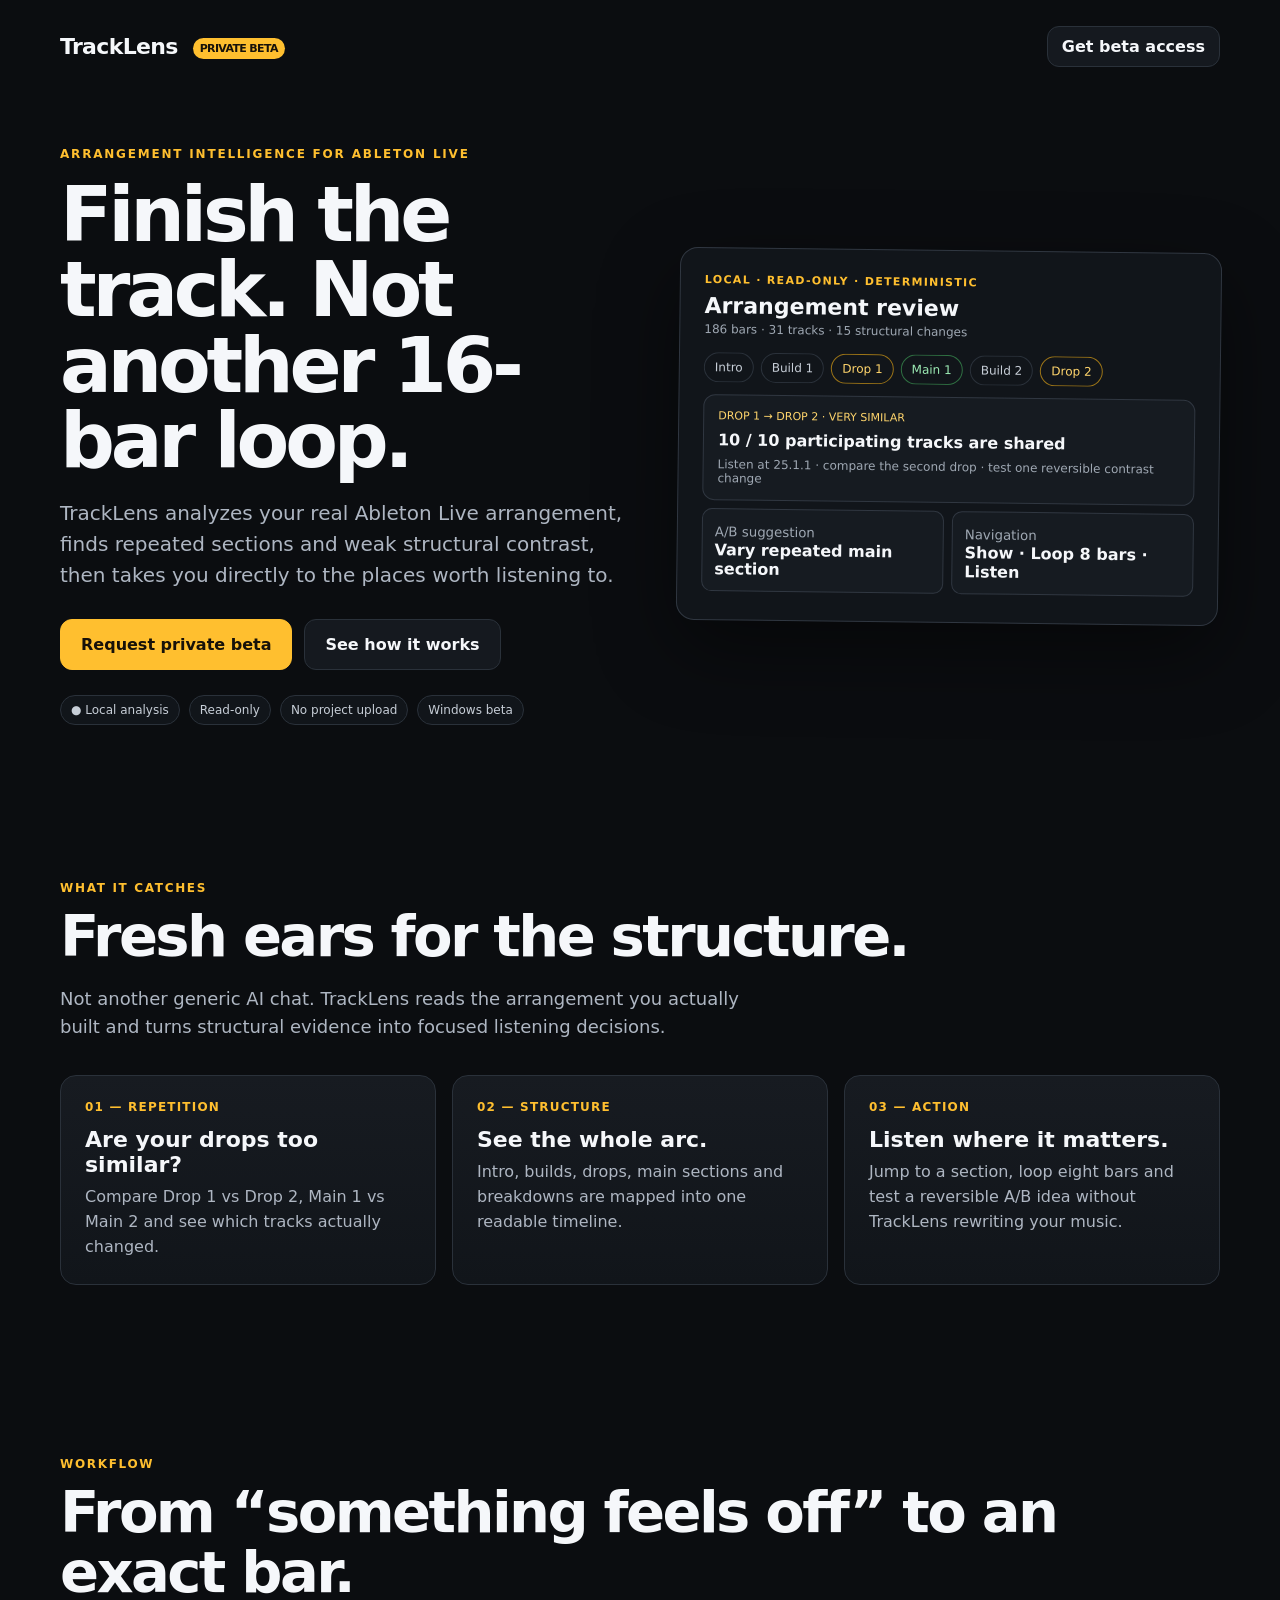
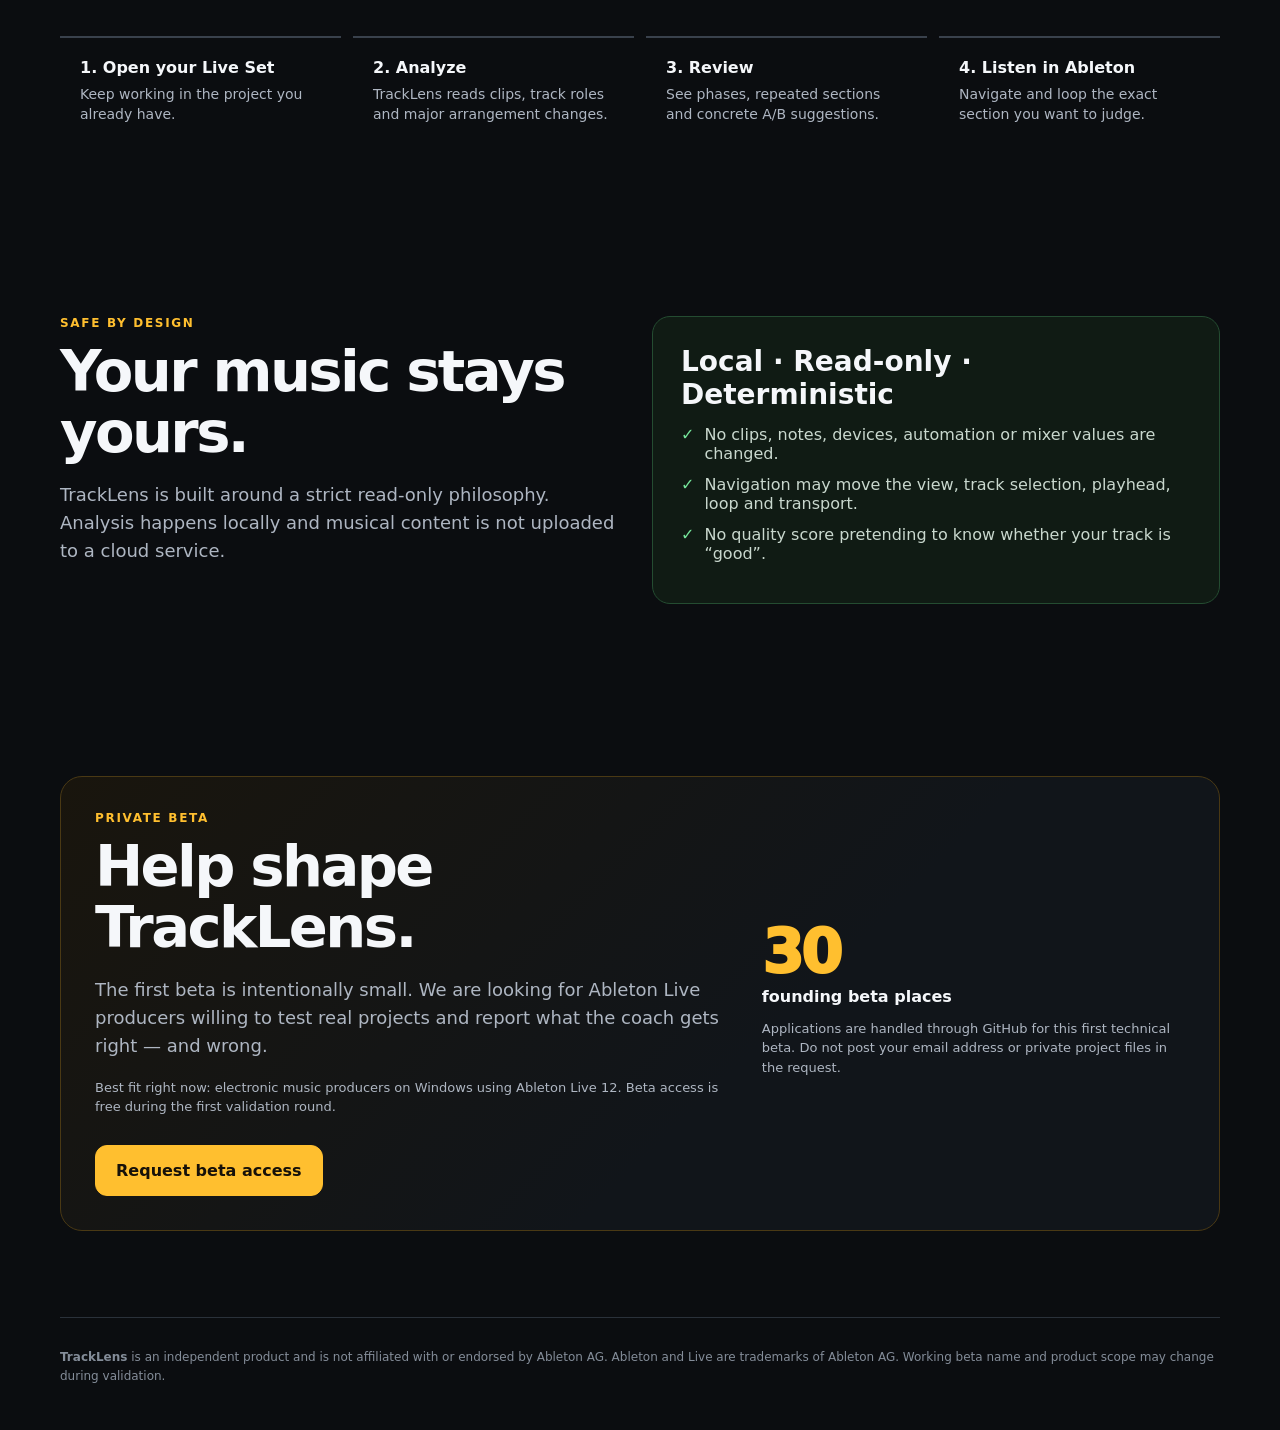
==== index.html @ d0822211 "Create TrackLens beta landing page" ====
<!doctype html>
<html lang="en">
<head>
<meta charset="utf-8"><meta name="viewport" content="width=device-width,initial-scale=1">
<title>TrackLens — Finish your Ableton arrangement</title>
<meta name="description" content="TrackLens analyzes your Ableton Live arrangement locally and read-only. Find repeated drops, weak section contrast and exact listening points without uploading or changing your music.">
<style>
:root{--bg:#0b0d10;--panel:#12161b;--panel2:#171c22;--text:#f5f7fa;--muted:#aeb6c2;--line:#2a313a;--accent:#ffbf2f;--green:#76e69b;--blue:#7bb7ff}*{box-sizing:border-box}html{scroll-behavior:smooth}body{margin:0;font-family:Inter,ui-sans-serif,system-ui,-apple-system,Segoe UI,Roboto,Arial;background:radial-gradient(900px 500px at 75% -10%,#2a2111 0%,transparent 60%),var(--bg);color:var(--text)}a{color:inherit;text-decoration:none}.wrap{width:min(1160px,92vw);margin:auto}nav{display:flex;align-items:center;justify-content:space-between;padding:26px 0}.brand{font-weight:900;letter-spacing:-.03em;font-size:22px}.beta{font-size:11px;color:#18120a;background:var(--accent);padding:4px 7px;border-radius:999px;margin-left:8px;vertical-align:2px}.navcta,.cta{display:inline-flex;align-items:center;justify-content:center;border-radius:12px;font-weight:800}.navcta{padding:10px 14px;border:1px solid var(--line);background:#15191f}.hero{display:grid;grid-template-columns:1.02fr .98fr;gap:54px;align-items:center;padding:54px 0 70px}.eyebrow{color:var(--accent);font-size:12px;font-weight:900;letter-spacing:.15em;text-transform:uppercase}h1{font-size:clamp(48px,6vw,82px);line-height:.98;letter-spacing:-.055em;margin:16px 0 20px;max-width:780px}.lead{font-size:20px;line-height:1.55;color:var(--muted);max-width:650px}.actions{display:flex;gap:12px;flex-wrap:wrap;margin-top:28px}.cta{padding:15px 20px;background:var(--accent);color:#171109;border:1px solid var(--accent)}.secondary{background:#15191f;color:var(--text);border-color:var(--line)}.trust{display:flex;gap:9px;flex-wrap:wrap;margin-top:25px}.pill{border:1px solid var(--line);background:#11151a;color:#c7ced7;border-radius:999px;padding:7px 10px;font-size:12px}.shot{background:#11151a;border:1px solid #303741;border-radius:18px;padding:10px;box-shadow:0 28px 80px rgba(0,0,0,.45);transform:rotate(.7deg)}section{padding:86px 0}.section-kicker{color:var(--accent);font-weight:900;font-size:12px;text-transform:uppercase;letter-spacing:.14em}h2{font-size:clamp(34px,4.5vw,58px);letter-spacing:-.045em;line-height:1.05;margin:12px 0 16px}.sub{color:var(--muted);font-size:18px;max-width:700px;line-height:1.55}.grid3{display:grid;grid-template-columns:repeat(3,1fr);gap:16px;margin-top:34px}.card{background:linear-gradient(180deg,#171b21,#11151a);border:1px solid var(--line);border-radius:16px;padding:24px}.num{font-size:12px;color:var(--accent);font-weight:900;letter-spacing:.1em}.card h3{font-size:22px;margin:13px 0 8px}.card p{color:var(--muted);line-height:1.55;margin:0}.flow{display:grid;grid-template-columns:repeat(4,1fr);gap:12px;margin-top:32px}.step{padding:20px;border-top:2px solid #39414c}.step strong{display:block;margin-bottom:7px}.step span{color:var(--muted);font-size:14px;line-height:1.45}.safe{display:grid;grid-template-columns:1fr 1fr;gap:24px;align-items:stretch}.safeBox{background:#101b14;border:1px solid #244c31;border-radius:18px;padding:28px}.safeBox h3{font-size:28px;margin:0 0 14px}.check{display:flex;gap:10px;margin:12px 0;color:#c9d8ce}.check b{color:var(--green)}.betaBox{background:linear-gradient(135deg,#19150d,#11151a 60%);border:1px solid #4a3914;border-radius:22px;padding:34px;display:grid;grid-template-columns:1.2fr .8fr;gap:32px;align-items:center}.slots{font-size:60px;font-weight:950;letter-spacing:-.05em;color:var(--accent)}.muted{color:var(--muted)}.small{font-size:13px;line-height:1.5}footer{border-top:1px solid var(--line);padding:30px 0 44px;color:#848d99;font-size:12px;line-height:1.6}@media(max-width:850px){.hero,.safe,.betaBox{grid-template-columns:1fr}.grid3{grid-template-columns:1fr}.flow{grid-template-columns:1fr 1fr}.shot{transform:none}}@media(max-width:520px){.flow{grid-template-columns:1fr}nav .navcta{display:none}h1{font-size:48px}}
</style>
</head><body>
<div class="wrap"><nav><div class="brand">TrackLens <span class="beta">PRIVATE BETA</span></div><a class="navcta" href="#beta">Get beta access</a></nav>
<div class="hero"><div><div class="eyebrow">Arrangement intelligence for Ableton Live</div><h1>Finish the track. Not another 16-bar loop.</h1><p class="lead">TrackLens analyzes your real Ableton Live arrangement, finds repeated sections and weak structural contrast, then takes you directly to the places worth listening to.</p><div class="actions"><a class="cta" href="#beta">Request private beta</a><a class="cta secondary" href="#how">See how it works</a></div><div class="trust"><span class="pill">● Local analysis</span><span class="pill">Read-only</span><span class="pill">No project upload</span><span class="pill">Windows beta</span></div></div><div class="shot"><div style="padding:15px 14px 18px"><div style="font-size:11px;color:#ffbf2f;font-weight:900;letter-spacing:.12em">LOCAL · READ-ONLY · DETERMINISTIC</div><div style="font-size:22px;font-weight:900;margin:7px 0 4px">Arrangement review</div><div style="color:#9fa8b3;font-size:12px;margin-bottom:16px">186 bars · 31 tracks · 15 structural changes</div><div style="display:flex;gap:7px;overflow:hidden;margin-bottom:12px"><span class="pill">Intro</span><span class="pill">Build 1</span><span class="pill" style="border-color:#9b7417;color:#ffd56c">Drop 1</span><span class="pill" style="border-color:#2f7042;color:#9cebb4">Main 1</span><span class="pill">Build 2</span><span class="pill" style="border-color:#9b7417;color:#ffd56c">Drop 2</span></div><div style="background:#161b21;border:1px solid #303741;border-radius:12px;padding:14px"><div style="font-size:11px;color:#ffd56c;margin-bottom:8px">DROP 1 → DROP 2 · VERY SIMILAR</div><strong>10 / 10 participating tracks are shared</strong><div style="color:#9fa8b3;font-size:12px;margin-top:8px">Listen at 25.1.1 · compare the second drop · test one reversible contrast change</div></div><div style="display:grid;grid-template-columns:1fr 1fr;gap:8px;margin-top:8px"><div style="background:#161b21;border:1px solid #303741;border-radius:10px;padding:12px"><small style="color:#9fa8b3">A/B suggestion</small><br><strong>Vary repeated main section</strong></div><div style="background:#161b21;border:1px solid #303741;border-radius:10px;padding:12px"><small style="color:#9fa8b3">Navigation</small><br><strong>Show · Loop 8 bars · Listen</strong></div></div></div></div></div>
<section><div class="section-kicker">What it catches</div><h2>Fresh ears for the structure.</h2><p class="sub">Not another generic AI chat. TrackLens reads the arrangement you actually built and turns structural evidence into focused listening decisions.</p><div class="grid3"><div class="card"><div class="num">01 — REPETITION</div><h3>Are your drops too similar?</h3><p>Compare Drop 1 vs Drop 2, Main 1 vs Main 2 and see which tracks actually changed.</p></div><div class="card"><div class="num">02 — STRUCTURE</div><h3>See the whole arc.</h3><p>Intro, builds, drops, main sections and breakdowns are mapped into one readable timeline.</p></div><div class="card"><div class="num">03 — ACTION</div><h3>Listen where it matters.</h3><p>Jump to a section, loop eight bars and test a reversible A/B idea without TrackLens rewriting your music.</p></div></div></section>
<section id="how"><div class="section-kicker">Workflow</div><h2>From “something feels off” to an exact bar.</h2><div class="flow"><div class="step"><strong>1. Open your Live Set</strong><span>Keep working in the project you already have.</span></div><div class="step"><strong>2. Analyze</strong><span>TrackLens reads clips, track roles and major arrangement changes.</span></div><div class="step"><strong>3. Review</strong><span>See phases, repeated sections and concrete A/B suggestions.</span></div><div class="step"><strong>4. Listen in Ableton</strong><span>Navigate and loop the exact section you want to judge.</span></div></div></section>
<section><div class="safe"><div><div class="section-kicker">Safe by design</div><h2>Your music stays yours.</h2><p class="sub">TrackLens is built around a strict read-only philosophy. Analysis happens locally and musical content is not uploaded to a cloud service.</p></div><div class="safeBox"><h3>Local · Read-only · Deterministic</h3><div class="check"><b>✓</b><span>No clips, notes, devices, automation or mixer values are changed.</span></div><div class="check"><b>✓</b><span>Navigation may move the view, track selection, playhead, loop and transport.</span></div><div class="check"><b>✓</b><span>No quality score pretending to know whether your track is “good”.</span></div></div></div></section>
<section id="beta"><div class="betaBox"><div><div class="section-kicker">Private beta</div><h2>Help shape TrackLens.</h2><p class="sub">The first beta is intentionally small. We are looking for Ableton Live producers willing to test real projects and report what the coach gets right — and wrong.</p><p class="muted small">Best fit right now: electronic music producers on Windows using Ableton Live 12. Beta access is free during the first validation round.</p><div class="actions"><a class="cta" href="https://github.com/beatcode/blank-app/issues/new?template=beta-access.yml">Request beta access</a></div></div><div><div class="slots">30</div><strong>founding beta places</strong><p class="muted small">Applications are handled through GitHub for this first technical beta. Do not post your email address or private project files in the request.</p></div></div></section>
<footer><strong>TrackLens</strong> is an independent product and is not affiliated with or endorsed by Ableton AG. Ableton and Live are trademarks of Ableton AG. Working beta name and product scope may change during validation.</footer></div>
</body></html>
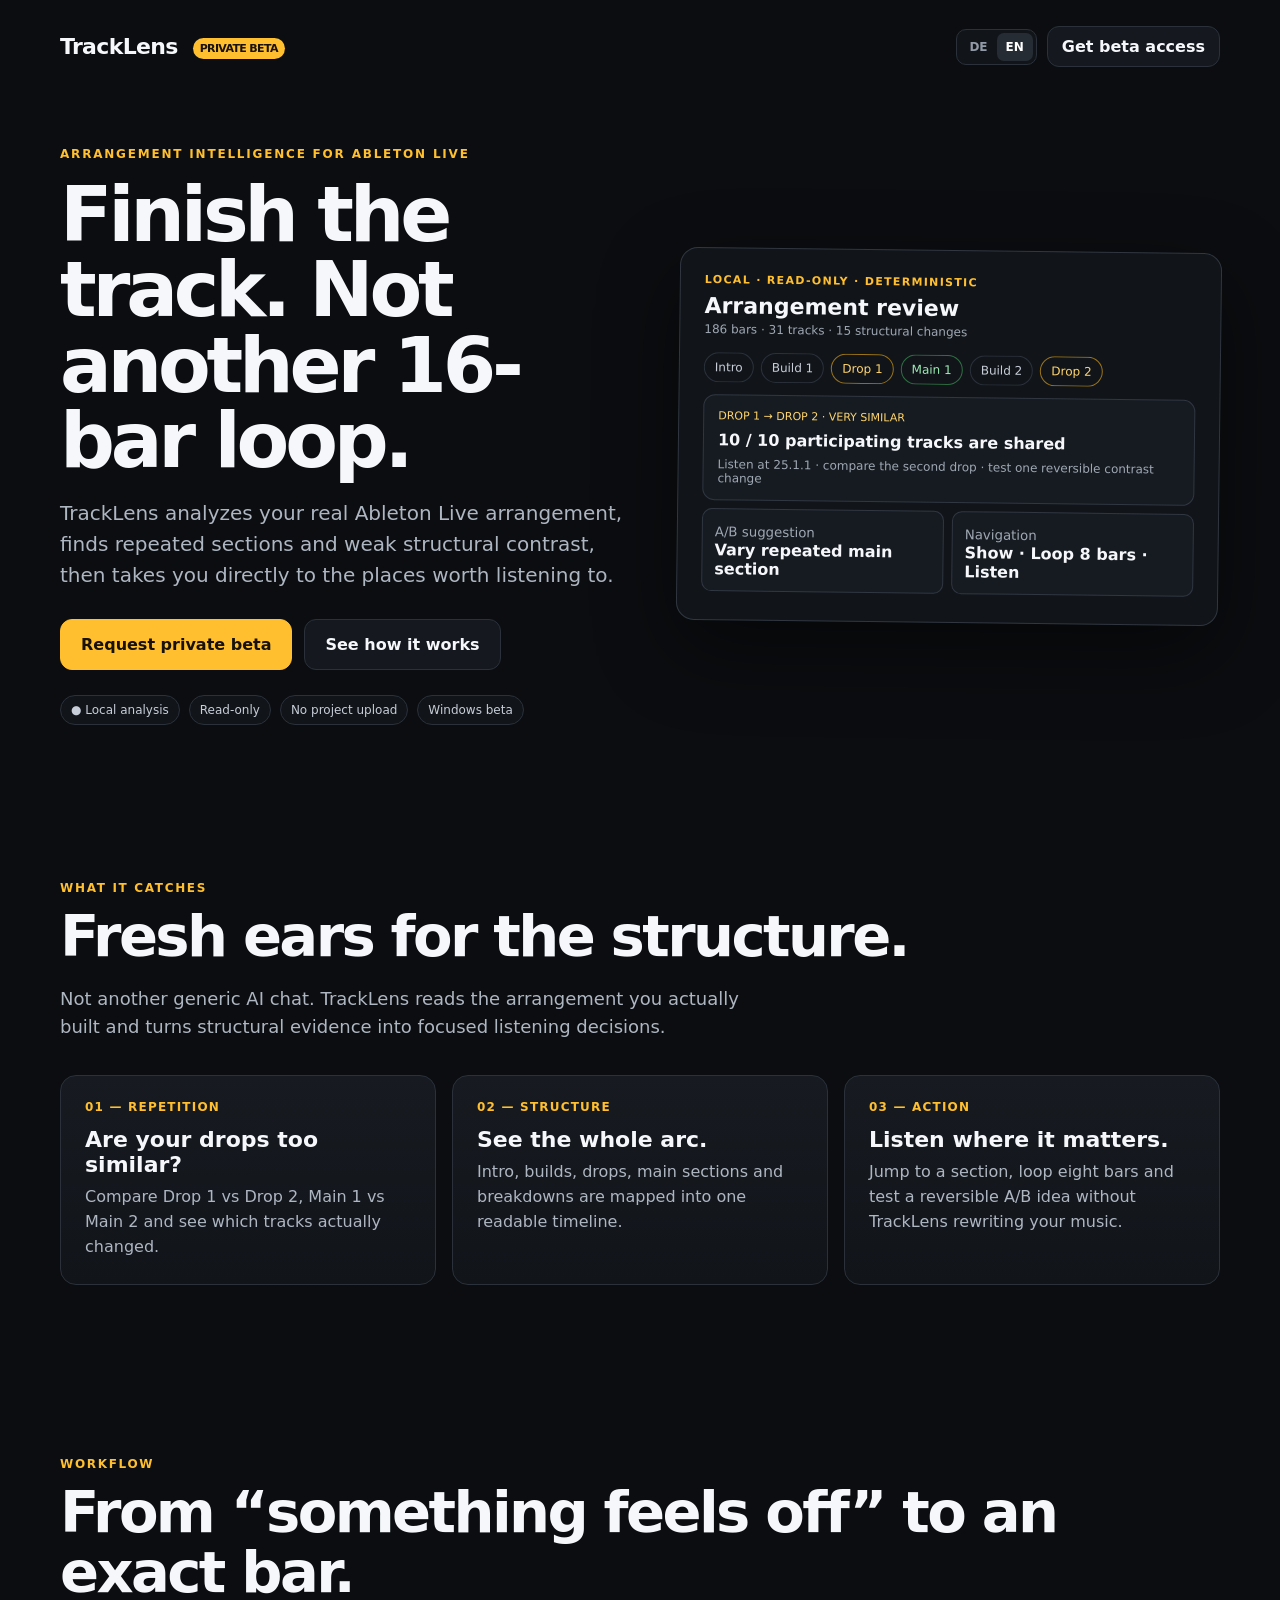
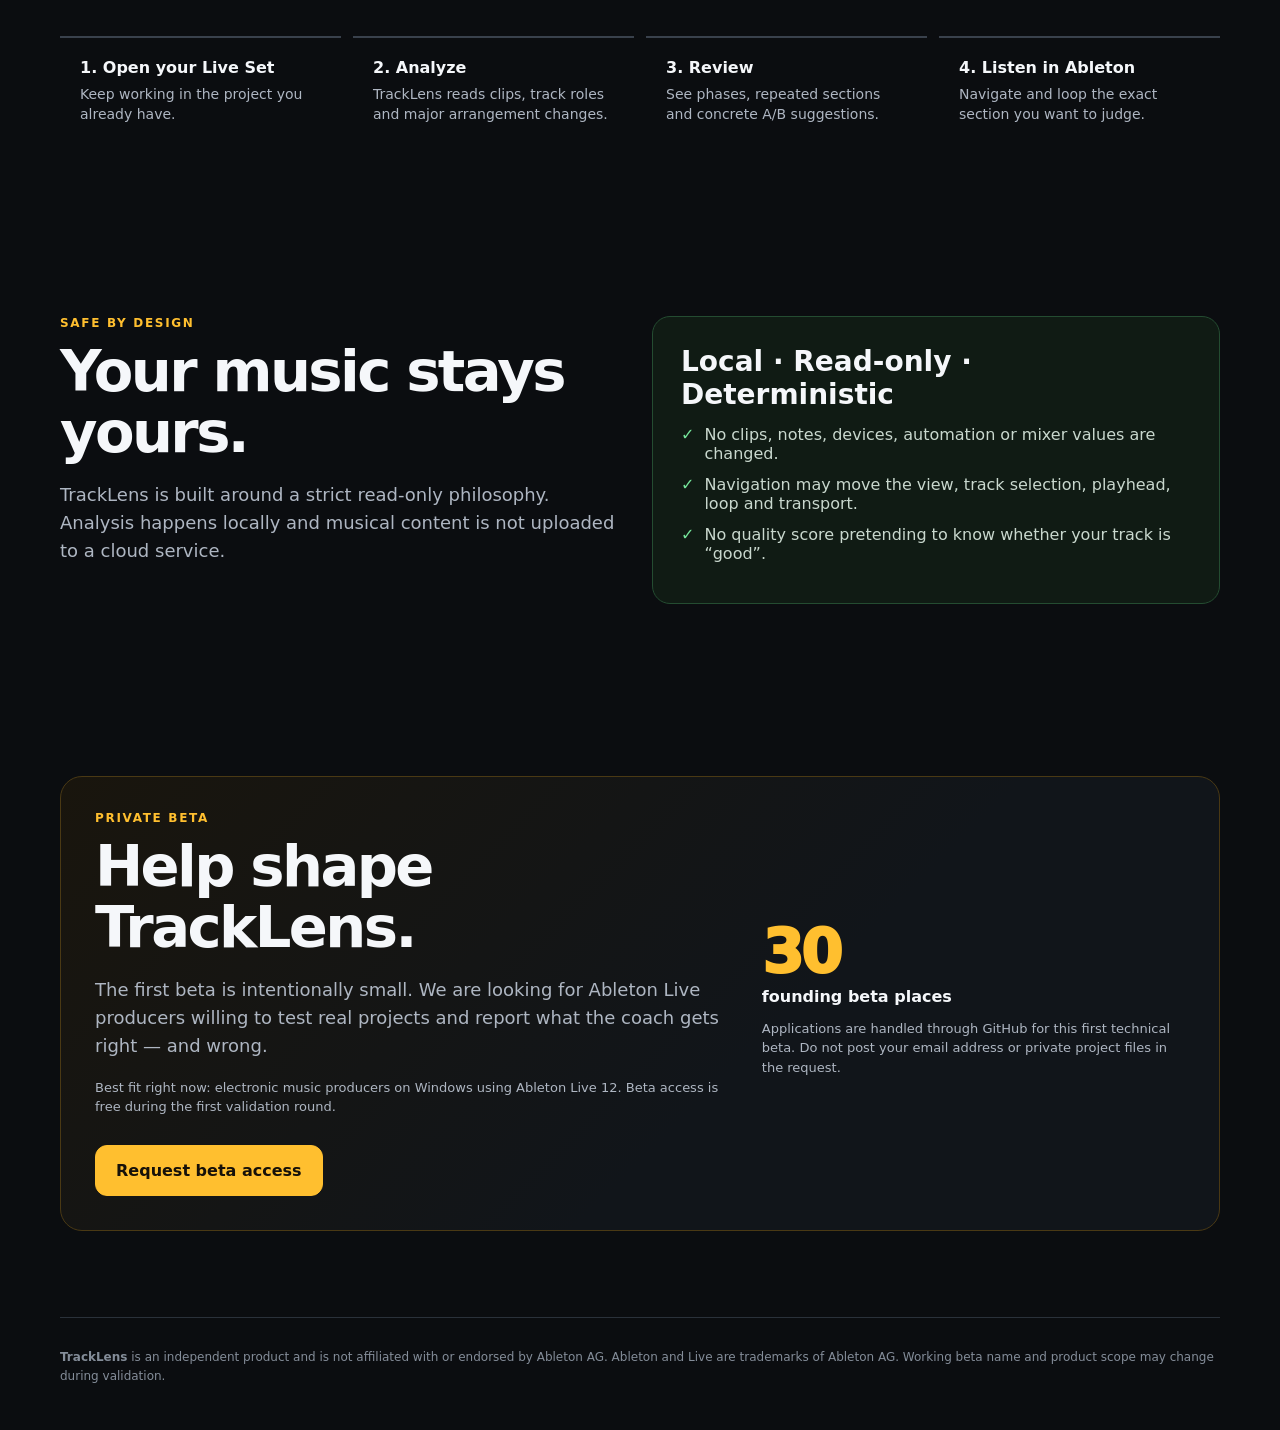
==== commit 624dc9c1: "Add German and English language support" ====
--- a/index.html
+++ b/index.html
@@ -5,14 +5,23 @@
 <title>TrackLens — Finish your Ableton arrangement</title>
 <meta name="description" content="TrackLens analyzes your Ableton Live arrangement locally and read-only. Find repeated drops, weak section contrast and exact listening points without uploading or changing your music.">
 <style>
-:root{--bg:#0b0d10;--panel:#12161b;--panel2:#171c22;--text:#f5f7fa;--muted:#aeb6c2;--line:#2a313a;--accent:#ffbf2f;--green:#76e69b;--blue:#7bb7ff}*{box-sizing:border-box}html{scroll-behavior:smooth}body{margin:0;font-family:Inter,ui-sans-serif,system-ui,-apple-system,Segoe UI,Roboto,Arial;background:radial-gradient(900px 500px at 75% -10%,#2a2111 0%,transparent 60%),var(--bg);color:var(--text)}a{color:inherit;text-decoration:none}.wrap{width:min(1160px,92vw);margin:auto}nav{display:flex;align-items:center;justify-content:space-between;padding:26px 0}.brand{font-weight:900;letter-spacing:-.03em;font-size:22px}.beta{font-size:11px;color:#18120a;background:var(--accent);padding:4px 7px;border-radius:999px;margin-left:8px;vertical-align:2px}.navcta,.cta{display:inline-flex;align-items:center;justify-content:center;border-radius:12px;font-weight:800}.navcta{padding:10px 14px;border:1px solid var(--line);background:#15191f}.hero{display:grid;grid-template-columns:1.02fr .98fr;gap:54px;align-items:center;padding:54px 0 70px}.eyebrow{color:var(--accent);font-size:12px;font-weight:900;letter-spacing:.15em;text-transform:uppercase}h1{font-size:clamp(48px,6vw,82px);line-height:.98;letter-spacing:-.055em;margin:16px 0 20px;max-width:780px}.lead{font-size:20px;line-height:1.55;color:var(--muted);max-width:650px}.actions{display:flex;gap:12px;flex-wrap:wrap;margin-top:28px}.cta{padding:15px 20px;background:var(--accent);color:#171109;border:1px solid var(--accent)}.secondary{background:#15191f;color:var(--text);border-color:var(--line)}.trust{display:flex;gap:9px;flex-wrap:wrap;margin-top:25px}.pill{border:1px solid var(--line);background:#11151a;color:#c7ced7;border-radius:999px;padding:7px 10px;font-size:12px}.shot{background:#11151a;border:1px solid #303741;border-radius:18px;padding:10px;box-shadow:0 28px 80px rgba(0,0,0,.45);transform:rotate(.7deg)}section{padding:86px 0}.section-kicker{color:var(--accent);font-weight:900;font-size:12px;text-transform:uppercase;letter-spacing:.14em}h2{font-size:clamp(34px,4.5vw,58px);letter-spacing:-.045em;line-height:1.05;margin:12px 0 16px}.sub{color:var(--muted);font-size:18px;max-width:700px;line-height:1.55}.grid3{display:grid;grid-template-columns:repeat(3,1fr);gap:16px;margin-top:34px}.card{background:linear-gradient(180deg,#171b21,#11151a);border:1px solid var(--line);border-radius:16px;padding:24px}.num{font-size:12px;color:var(--accent);font-weight:900;letter-spacing:.1em}.card h3{font-size:22px;margin:13px 0 8px}.card p{color:var(--muted);line-height:1.55;margin:0}.flow{display:grid;grid-template-columns:repeat(4,1fr);gap:12px;margin-top:32px}.step{padding:20px;border-top:2px solid #39414c}.step strong{display:block;margin-bottom:7px}.step span{color:var(--muted);font-size:14px;line-height:1.45}.safe{display:grid;grid-template-columns:1fr 1fr;gap:24px;align-items:stretch}.safeBox{background:#101b14;border:1px solid #244c31;border-radius:18px;padding:28px}.safeBox h3{font-size:28px;margin:0 0 14px}.check{display:flex;gap:10px;margin:12px 0;color:#c9d8ce}.check b{color:var(--green)}.betaBox{background:linear-gradient(135deg,#19150d,#11151a 60%);border:1px solid #4a3914;border-radius:22px;padding:34px;display:grid;grid-template-columns:1.2fr .8fr;gap:32px;align-items:center}.slots{font-size:60px;font-weight:950;letter-spacing:-.05em;color:var(--accent)}.muted{color:var(--muted)}.small{font-size:13px;line-height:1.5}footer{border-top:1px solid var(--line);padding:30px 0 44px;color:#848d99;font-size:12px;line-height:1.6}@media(max-width:850px){.hero,.safe,.betaBox{grid-template-columns:1fr}.grid3{grid-template-columns:1fr}.flow{grid-template-columns:1fr 1fr}.shot{transform:none}}@media(max-width:520px){.flow{grid-template-columns:1fr}nav .navcta{display:none}h1{font-size:48px}}
+:root{--bg:#0b0d10;--panel:#12161b;--panel2:#171c22;--text:#f5f7fa;--muted:#aeb6c2;--line:#2a313a;--accent:#ffbf2f;--green:#76e69b}*{box-sizing:border-box}html{scroll-behavior:smooth}body{margin:0;font-family:Inter,ui-sans-serif,system-ui,-apple-system,Segoe UI,Roboto,Arial;background:radial-gradient(900px 500px at 75% -10%,#2a2111 0%,transparent 60%),var(--bg);color:var(--text)}a{color:inherit;text-decoration:none}button{font:inherit}.wrap{width:min(1160px,92vw);margin:auto}nav{display:flex;align-items:center;justify-content:space-between;gap:16px;padding:26px 0}.brand{font-weight:900;letter-spacing:-.03em;font-size:22px}.beta{font-size:11px;color:#18120a;background:var(--accent);padding:4px 7px;border-radius:999px;margin-left:8px;vertical-align:2px}.navright{display:flex;align-items:center;gap:10px}.lang{display:flex;padding:3px;border:1px solid var(--line);border-radius:10px;background:#11151a}.lang button{border:0;background:transparent;color:#919aa6;font-weight:800;font-size:12px;padding:7px 9px;border-radius:7px;cursor:pointer}.lang button.active{background:#262c34;color:#fff}.navcta,.cta{display:inline-flex;align-items:center;justify-content:center;border-radius:12px;font-weight:800}.navcta{padding:10px 14px;border:1px solid var(--line);background:#15191f}.hero{display:grid;grid-template-columns:1.02fr .98fr;gap:54px;align-items:center;padding:54px 0 70px}.eyebrow{color:var(--accent);font-size:12px;font-weight:900;letter-spacing:.15em;text-transform:uppercase}h1{font-size:clamp(48px,6vw,82px);line-height:.98;letter-spacing:-.055em;margin:16px 0 20px;max-width:780px}.lead{font-size:20px;line-height:1.55;color:var(--muted);max-width:650px}.actions{display:flex;gap:12px;flex-wrap:wrap;margin-top:28px}.cta{padding:15px 20px;background:var(--accent);color:#171109;border:1px solid var(--accent)}.secondary{background:#15191f;color:var(--text);border-color:var(--line)}.trust{display:flex;gap:9px;flex-wrap:wrap;margin-top:25px}.pill{border:1px solid var(--line);background:#11151a;color:#c7ced7;border-radius:999px;padding:7px 10px;font-size:12px}.shot{background:#11151a;border:1px solid #303741;border-radius:18px;padding:10px;box-shadow:0 28px 80px rgba(0,0,0,.45);transform:rotate(.7deg)}section{padding:86px 0}.section-kicker{color:var(--accent);font-weight:900;font-size:12px;text-transform:uppercase;letter-spacing:.14em}h2{font-size:clamp(34px,4.5vw,58px);letter-spacing:-.045em;line-height:1.05;margin:12px 0 16px}.sub{color:var(--muted);font-size:18px;max-width:700px;line-height:1.55}.grid3{display:grid;grid-template-columns:repeat(3,1fr);gap:16px;margin-top:34px}.card{background:linear-gradient(180deg,#171b21,#11151a);border:1px solid var(--line);border-radius:16px;padding:24px}.num{font-size:12px;color:var(--accent);font-weight:900;letter-spacing:.1em}.card h3{font-size:22px;margin:13px 0 8px}.card p{color:var(--muted);line-height:1.55;margin:0}.flow{display:grid;grid-template-columns:repeat(4,1fr);gap:12px;margin-top:32px}.step{padding:20px;border-top:2px solid #39414c}.step strong{display:block;margin-bottom:7px}.step span{color:var(--muted);font-size:14px;line-height:1.45}.safe{display:grid;grid-template-columns:1fr 1fr;gap:24px;align-items:stretch}.safeBox{background:#101b14;border:1px solid #244c31;border-radius:18px;padding:28px}.safeBox h3{font-size:28px;margin:0 0 14px}.check{display:flex;gap:10px;margin:12px 0;color:#c9d8ce}.check b{color:var(--green)}.betaBox{background:linear-gradient(135deg,#19150d,#11151a 60%);border:1px solid #4a3914;border-radius:22px;padding:34px;display:grid;grid-template-columns:1.2fr .8fr;gap:32px;align-items:center}.slots{font-size:60px;font-weight:950;letter-spacing:-.05em;color:var(--accent)}.muted{color:var(--muted)}.small{font-size:13px;line-height:1.5}footer{border-top:1px solid var(--line);padding:30px 0 44px;color:#848d99;font-size:12px;line-height:1.6}@media(max-width:850px){.hero,.safe,.betaBox{grid-template-columns:1fr}.grid3{grid-template-columns:1fr}.flow{grid-template-columns:1fr 1fr}.shot{transform:none}}@media(max-width:560px){.flow{grid-template-columns:1fr}.navcta{display:none}h1{font-size:47px}.brand{font-size:19px}.beta{display:none}.hero{padding-top:35px}}
 </style>
 </head><body>
-<div class="wrap"><nav><div class="brand">TrackLens <span class="beta">PRIVATE BETA</span></div><a class="navcta" href="#beta">Get beta access</a></nav>
-<div class="hero"><div><div class="eyebrow">Arrangement intelligence for Ableton Live</div><h1>Finish the track. Not another 16-bar loop.</h1><p class="lead">TrackLens analyzes your real Ableton Live arrangement, finds repeated sections and weak structural contrast, then takes you directly to the places worth listening to.</p><div class="actions"><a class="cta" href="#beta">Request private beta</a><a class="cta secondary" href="#how">See how it works</a></div><div class="trust"><span class="pill">● Local analysis</span><span class="pill">Read-only</span><span class="pill">No project upload</span><span class="pill">Windows beta</span></div></div><div class="shot"><div style="padding:15px 14px 18px"><div style="font-size:11px;color:#ffbf2f;font-weight:900;letter-spacing:.12em">LOCAL · READ-ONLY · DETERMINISTIC</div><div style="font-size:22px;font-weight:900;margin:7px 0 4px">Arrangement review</div><div style="color:#9fa8b3;font-size:12px;margin-bottom:16px">186 bars · 31 tracks · 15 structural changes</div><div style="display:flex;gap:7px;overflow:hidden;margin-bottom:12px"><span class="pill">Intro</span><span class="pill">Build 1</span><span class="pill" style="border-color:#9b7417;color:#ffd56c">Drop 1</span><span class="pill" style="border-color:#2f7042;color:#9cebb4">Main 1</span><span class="pill">Build 2</span><span class="pill" style="border-color:#9b7417;color:#ffd56c">Drop 2</span></div><div style="background:#161b21;border:1px solid #303741;border-radius:12px;padding:14px"><div style="font-size:11px;color:#ffd56c;margin-bottom:8px">DROP 1 → DROP 2 · VERY SIMILAR</div><strong>10 / 10 participating tracks are shared</strong><div style="color:#9fa8b3;font-size:12px;margin-top:8px">Listen at 25.1.1 · compare the second drop · test one reversible contrast change</div></div><div style="display:grid;grid-template-columns:1fr 1fr;gap:8px;margin-top:8px"><div style="background:#161b21;border:1px solid #303741;border-radius:10px;padding:12px"><small style="color:#9fa8b3">A/B suggestion</small><br><strong>Vary repeated main section</strong></div><div style="background:#161b21;border:1px solid #303741;border-radius:10px;padding:12px"><small style="color:#9fa8b3">Navigation</small><br><strong>Show · Loop 8 bars · Listen</strong></div></div></div></div></div>
-<section><div class="section-kicker">What it catches</div><h2>Fresh ears for the structure.</h2><p class="sub">Not another generic AI chat. TrackLens reads the arrangement you actually built and turns structural evidence into focused listening decisions.</p><div class="grid3"><div class="card"><div class="num">01 — REPETITION</div><h3>Are your drops too similar?</h3><p>Compare Drop 1 vs Drop 2, Main 1 vs Main 2 and see which tracks actually changed.</p></div><div class="card"><div class="num">02 — STRUCTURE</div><h3>See the whole arc.</h3><p>Intro, builds, drops, main sections and breakdowns are mapped into one readable timeline.</p></div><div class="card"><div class="num">03 — ACTION</div><h3>Listen where it matters.</h3><p>Jump to a section, loop eight bars and test a reversible A/B idea without TrackLens rewriting your music.</p></div></div></section>
-<section id="how"><div class="section-kicker">Workflow</div><h2>From “something feels off” to an exact bar.</h2><div class="flow"><div class="step"><strong>1. Open your Live Set</strong><span>Keep working in the project you already have.</span></div><div class="step"><strong>2. Analyze</strong><span>TrackLens reads clips, track roles and major arrangement changes.</span></div><div class="step"><strong>3. Review</strong><span>See phases, repeated sections and concrete A/B suggestions.</span></div><div class="step"><strong>4. Listen in Ableton</strong><span>Navigate and loop the exact section you want to judge.</span></div></div></section>
-<section><div class="safe"><div><div class="section-kicker">Safe by design</div><h2>Your music stays yours.</h2><p class="sub">TrackLens is built around a strict read-only philosophy. Analysis happens locally and musical content is not uploaded to a cloud service.</p></div><div class="safeBox"><h3>Local · Read-only · Deterministic</h3><div class="check"><b>✓</b><span>No clips, notes, devices, automation or mixer values are changed.</span></div><div class="check"><b>✓</b><span>Navigation may move the view, track selection, playhead, loop and transport.</span></div><div class="check"><b>✓</b><span>No quality score pretending to know whether your track is “good”.</span></div></div></div></section>
-<section id="beta"><div class="betaBox"><div><div class="section-kicker">Private beta</div><h2>Help shape TrackLens.</h2><p class="sub">The first beta is intentionally small. We are looking for Ableton Live producers willing to test real projects and report what the coach gets right — and wrong.</p><p class="muted small">Best fit right now: electronic music producers on Windows using Ableton Live 12. Beta access is free during the first validation round.</p><div class="actions"><a class="cta" href="https://github.com/beatcode/blank-app/issues/new?template=beta-access.yml">Request beta access</a></div></div><div><div class="slots">30</div><strong>founding beta places</strong><p class="muted small">Applications are handled through GitHub for this first technical beta. Do not post your email address or private project files in the request.</p></div></div></section>
-<footer><strong>TrackLens</strong> is an independent product and is not affiliated with or endorsed by Ableton AG. Ableton and Live are trademarks of Ableton AG. Working beta name and product scope may change during validation.</footer></div>
+<div class="wrap">
+<nav><div class="brand">TrackLens <span class="beta" data-i18n="privateBeta">PRIVATE BETA</span></div><div class="navright"><div class="lang" aria-label="Language"><button id="lang-de" type="button" onclick="setLang('de')">DE</button><button id="lang-en" type="button" onclick="setLang('en')">EN</button></div><a class="navcta" href="#beta" data-i18n="navCta">Get beta access</a></div></nav>
+<div class="hero"><div><div class="eyebrow" data-i18n="eyebrow">Arrangement intelligence for Ableton Live</div><h1 data-i18n="heroTitle">Finish the track. Not another 16-bar loop.</h1><p class="lead" data-i18n="heroLead">TrackLens analyzes your real Ableton Live arrangement, finds repeated sections and weak structural contrast, then takes you directly to the places worth listening to.</p><div class="actions"><a class="cta" href="#beta" data-i18n="heroCta">Request private beta</a><a class="cta secondary" href="#how" data-i18n="howCta">See how it works</a></div><div class="trust"><span class="pill" data-i18n="trustLocal">● Local analysis</span><span class="pill" data-i18n="trustRead">Read-only</span><span class="pill" data-i18n="trustUpload">No project upload</span><span class="pill" data-i18n="trustWin">Windows beta</span></div></div>
+<div class="shot"><div style="padding:15px 14px 18px"><div style="font-size:11px;color:#ffbf2f;font-weight:900;letter-spacing:.12em" data-i18n="mockMode">LOCAL · READ-ONLY · DETERMINISTIC</div><div style="font-size:22px;font-weight:900;margin:7px 0 4px" data-i18n="mockReview">Arrangement review</div><div style="color:#9fa8b3;font-size:12px;margin-bottom:16px" data-i18n="mockStats">186 bars · 31 tracks · 15 structural changes</div><div style="display:flex;gap:7px;overflow:hidden;margin-bottom:12px"><span class="pill">Intro</span><span class="pill">Build 1</span><span class="pill" style="border-color:#9b7417;color:#ffd56c">Drop 1</span><span class="pill" style="border-color:#2f7042;color:#9cebb4">Main 1</span><span class="pill">Build 2</span><span class="pill" style="border-color:#9b7417;color:#ffd56c">Drop 2</span></div><div style="background:#161b21;border:1px solid #303741;border-radius:12px;padding:14px"><div style="font-size:11px;color:#ffd56c;margin-bottom:8px" data-i18n="mockSimilarity">DROP 1 → DROP 2 · VERY SIMILAR</div><strong data-i18n="mockShared">10 / 10 participating tracks are shared</strong><div style="color:#9fa8b3;font-size:12px;margin-top:8px" data-i18n="mockListen">Listen at 25.1.1 · compare the second drop · test one reversible contrast change</div></div><div style="display:grid;grid-template-columns:1fr 1fr;gap:8px;margin-top:8px"><div style="background:#161b21;border:1px solid #303741;border-radius:10px;padding:12px"><small style="color:#9fa8b3" data-i18n="mockSuggestion">A/B suggestion</small><br><strong data-i18n="mockVary">Vary repeated main section</strong></div><div style="background:#161b21;border:1px solid #303741;border-radius:10px;padding:12px"><small style="color:#9fa8b3" data-i18n="mockNav">Navigation</small><br><strong data-i18n="mockActions">Show · Loop 8 bars · Listen</strong></div></div></div></div></div>
+<section><div class="section-kicker" data-i18n="catchKicker">What it catches</div><h2 data-i18n="catchTitle">Fresh ears for the structure.</h2><p class="sub" data-i18n="catchSub">Not another generic AI chat. TrackLens reads the arrangement you actually built and turns structural evidence into focused listening decisions.</p><div class="grid3"><div class="card"><div class="num" data-i18n="repNum">01 — REPETITION</div><h3 data-i18n="repTitle">Are your drops too similar?</h3><p data-i18n="repText">Compare Drop 1 vs Drop 2, Main 1 vs Main 2 and see which tracks actually changed.</p></div><div class="card"><div class="num" data-i18n="structNum">02 — STRUCTURE</div><h3 data-i18n="structTitle">See the whole arc.</h3><p data-i18n="structText">Intro, builds, drops, main sections and breakdowns are mapped into one readable timeline.</p></div><div class="card"><div class="num" data-i18n="actionNum">03 — ACTION</div><h3 data-i18n="actionTitle">Listen where it matters.</h3><p data-i18n="actionText">Jump to a section, loop eight bars and test a reversible A/B idea without TrackLens rewriting your music.</p></div></div></section>
+<section id="how"><div class="section-kicker" data-i18n="workflowKicker">Workflow</div><h2 data-i18n="workflowTitle">From “something feels off” to an exact bar.</h2><div class="flow"><div class="step"><strong data-i18n="step1Title">1. Open your Live Set</strong><span data-i18n="step1Text">Keep working in the project you already have.</span></div><div class="step"><strong data-i18n="step2Title">2. Analyze</strong><span data-i18n="step2Text">TrackLens reads clips, track roles and major arrangement changes.</span></div><div class="step"><strong data-i18n="step3Title">3. Review</strong><span data-i18n="step3Text">See phases, repeated sections and concrete A/B suggestions.</span></div><div class="step"><strong data-i18n="step4Title">4. Listen in Ableton</strong><span data-i18n="step4Text">Navigate and loop the exact section you want to judge.</span></div></div></section>
+<section><div class="safe"><div><div class="section-kicker" data-i18n="safeKicker">Safe by design</div><h2 data-i18n="safeTitle">Your music stays yours.</h2><p class="sub" data-i18n="safeSub">TrackLens is built around a strict read-only philosophy. Analysis happens locally and musical content is not uploaded to a cloud service.</p></div><div class="safeBox"><h3 data-i18n="safeBoxTitle">Local · Read-only · Deterministic</h3><div class="check"><b>✓</b><span data-i18n="safe1">No clips, notes, devices, automation or mixer values are changed.</span></div><div class="check"><b>✓</b><span data-i18n="safe2">Navigation may move the view, track selection, playhead, loop and transport.</span></div><div class="check"><b>✓</b><span data-i18n="safe3">No quality score pretending to know whether your track is “good”.</span></div></div></div></section>
+<section id="beta"><div class="betaBox"><div><div class="section-kicker" data-i18n="betaKicker">Private beta</div><h2 data-i18n="betaTitle">Help shape TrackLens.</h2><p class="sub" data-i18n="betaSub">The first beta is intentionally small. We are looking for Ableton Live producers willing to test real projects and report what the coach gets right — and wrong.</p><p class="muted small" data-i18n="betaFit">Best fit right now: electronic music producers on Windows using Ableton Live 12. Beta access is free during the first validation round.</p><div class="actions"><a class="cta" href="https://github.com/beatcode/blank-app/issues/new?template=beta-access.yml" data-i18n="betaCta">Request beta access</a></div></div><div><div class="slots">30</div><strong data-i18n="places">founding beta places</strong><p class="muted small" data-i18n="betaNote">Applications are handled through GitHub for this first technical beta. Do not post your email address or private project files in the request.</p></div></div></section>
+<footer data-i18n="footer"><strong>TrackLens</strong> is an independent product and is not affiliated with or endorsed by Ableton AG. Ableton and Live are trademarks of Ableton AG. Working beta name and product scope may change during validation.</footer></div>
+<script>
+const copy={
+en:{title:'TrackLens — Finish your Ableton arrangement',description:'TrackLens analyzes your Ableton Live arrangement locally and read-only. Find repeated drops, weak section contrast and exact listening points without uploading or changing your music.',privateBeta:'PRIVATE BETA',navCta:'Get beta access',eyebrow:'Arrangement intelligence for Ableton Live',heroTitle:'Finish the track. Not another 16-bar loop.',heroLead:'TrackLens analyzes your real Ableton Live arrangement, finds repeated sections and weak structural contrast, then takes you directly to the places worth listening to.',heroCta:'Request private beta',howCta:'See how it works',trustLocal:'● Local analysis',trustRead:'Read-only',trustUpload:'No project upload',trustWin:'Windows beta',mockMode:'LOCAL · READ-ONLY · DETERMINISTIC',mockReview:'Arrangement review',mockStats:'186 bars · 31 tracks · 15 structural changes',mockSimilarity:'DROP 1 → DROP 2 · VERY SIMILAR',mockShared:'10 / 10 participating tracks are shared',mockListen:'Listen at 25.1.1 · compare the second drop · test one reversible contrast change',mockSuggestion:'A/B suggestion',mockVary:'Vary repeated main section',mockNav:'Navigation',mockActions:'Show · Loop 8 bars · Listen',catchKicker:'What it catches',catchTitle:'Fresh ears for the structure.',catchSub:'Not another generic AI chat. TrackLens reads the arrangement you actually built and turns structural evidence into focused listening decisions.',repNum:'01 — REPETITION',repTitle:'Are your drops too similar?',repText:'Compare Drop 1 vs Drop 2, Main 1 vs Main 2 and see which tracks actually changed.',structNum:'02 — STRUCTURE',structTitle:'See the whole arc.',structText:'Intro, builds, drops, main sections and breakdowns are mapped into one readable timeline.',actionNum:'03 — ACTION',actionTitle:'Listen where it matters.',actionText:'Jump to a section, loop eight bars and test a reversible A/B idea without TrackLens rewriting your music.',workflowKicker:'Workflow',workflowTitle:'From “something feels off” to an exact bar.',step1Title:'1. Open your Live Set',step1Text:'Keep working in the project you already have.',step2Title:'2. Analyze',step2Text:'TrackLens reads clips, track roles and major arrangement changes.',step3Title:'3. Review',step3Text:'See phases, repeated sections and concrete A/B suggestions.',step4Title:'4. Listen in Ableton',step4Text:'Navigate and loop the exact section you want to judge.',safeKicker:'Safe by design',safeTitle:'Your music stays yours.',safeSub:'TrackLens is built around a strict read-only philosophy. Analysis happens locally and musical content is not uploaded to a cloud service.',safeBoxTitle:'Local · Read-only · Deterministic',safe1:'No clips, notes, devices, automation or mixer values are changed.',safe2:'Navigation may move the view, track selection, playhead, loop and transport.',safe3:'No quality score pretending to know whether your track is “good”.',betaKicker:'Private beta',betaTitle:'Help shape TrackLens.',betaSub:'The first beta is intentionally small. We are looking for Ableton Live producers willing to test real projects and report what the coach gets right — and wrong.',betaFit:'Best fit right now: electronic music producers on Windows using Ableton Live 12. Beta access is free during the first validation round.',betaCta:'Request beta access',places:'founding beta places',betaNote:'Applications are handled through GitHub for this first technical beta. Do not post your email address or private project files in the request.',footer:'<strong>TrackLens</strong> is an independent product and is not affiliated with or endorsed by Ableton AG. Ableton and Live are trademarks of Ableton AG. Working beta name and product scope may change during validation.'},
+de:{title:'TrackLens — Bring dein Ableton-Arrangement fertig',description:'TrackLens analysiert dein Ableton-Live-Arrangement lokal und read-only. Finde ähnliche Drops, schwache Strukturkontraste und konkrete Hörstellen, ohne dein Projekt hochzuladen oder zu verändern.',privateBeta:'PRIVATE BETA',navCta:'Beta-Zugang',eyebrow:'Arrangement-Analyse für Ableton Live',heroTitle:'Bring den Track fertig. Nicht noch eine 16-Takt-Schleife.',heroLead:'TrackLens analysiert dein echtes Ableton-Live-Arrangement, erkennt wiederholte Abschnitte und schwache Strukturkontraste und bringt dich direkt zu den Stellen, die du wirklich anhören solltest.',heroCta:'Private Beta anfragen',howCta:'So funktioniert es',trustLocal:'● Lokale Analyse',trustRead:'Read-only',trustUpload:'Kein Projekt-Upload',trustWin:'Windows Beta',mockMode:'LOKAL · READ-ONLY · DETERMINISTISCH',mockReview:'Arrangement-Review',mockStats:'186 Takte · 31 Tracks · 15 Strukturwechsel',mockSimilarity:'DROP 1 → DROP 2 · SEHR ÄHNLICH',mockShared:'10 / 10 beteiligte Tracks sind identisch',mockListen:'Bei 25.1.1 anhören · zweiten Drop vergleichen · eine reversible Kontraständerung testen',mockSuggestion:'A/B-Vorschlag',mockVary:'Wiederholte Main-Phase variieren',mockNav:'Navigation',mockActions:'Anzeigen · 8 Takte loopen · Hören',catchKicker:'Was TrackLens erkennt',catchTitle:'Frische Ohren für deine Struktur.',catchSub:'Kein weiterer generischer KI-Chat. TrackLens liest das Arrangement, das du tatsächlich gebaut hast, und macht aus strukturellen Belegen konkrete Hörentscheidungen.',repNum:'01 — WIEDERHOLUNG',repTitle:'Sind deine Drops zu ähnlich?',repText:'Vergleiche Drop 1 mit Drop 2 oder Main 1 mit Main 2 und sieh, welche Tracks sich tatsächlich verändert haben.',structNum:'02 — STRUKTUR',structTitle:'Sieh den ganzen Spannungsbogen.',structText:'Intro, Builds, Drops, Main-Phasen und Breakdowns werden in einer verständlichen Timeline dargestellt.',actionNum:'03 — AKTION',actionTitle:'Hör dort hin, wo es zählt.',actionText:'Springe direkt zu einer Phase, loope acht Takte und teste eine reversible A/B-Idee, ohne dass TrackLens deine Musik umschreibt.',workflowKicker:'Workflow',workflowTitle:'Von „irgendetwas stimmt nicht“ zum exakten Takt.',step1Title:'1. Live Set öffnen',step1Text:'Arbeite in dem Projekt weiter, das du bereits hast.',step2Title:'2. Analysieren',step2Text:'TrackLens liest Clips, Trackrollen und wichtige Arrangement-Wechsel.',step3Title:'3. Review',step3Text:'Sieh Phasen, Wiederholungen und konkrete A/B-Vorschläge.',step4Title:'4. In Ableton anhören',step4Text:'Navigiere zur exakten Stelle und loope den Abschnitt, den du beurteilen willst.',safeKicker:'Sicheres Design',safeTitle:'Deine Musik bleibt deine.',safeSub:'TrackLens basiert auf einer strikten Read-only-Philosophie. Die Analyse läuft lokal und musikalische Inhalte werden nicht in einen Cloud-Dienst hochgeladen.',safeBoxTitle:'Lokal · Read-only · Deterministisch',safe1:'Keine Clips, Noten, Devices, Automation oder Mixerwerte werden verändert.',safe2:'Die Navigation darf Ansicht, Track-Auswahl, Playhead, Loop und Transport bewegen.',safe3:'Kein künstlicher Qualitätsscore, der vorgibt zu wissen, ob dein Track „gut“ ist.',betaKicker:'Private Beta',betaTitle:'Gestalte TrackLens mit.',betaSub:'Die erste Beta bleibt bewusst klein. Gesucht werden Ableton-Live-Produzenten, die echte Projekte testen und melden, was der Coach richtig — und falsch — erkennt.',betaFit:'Aktuell ideal: Produzenten elektronischer Musik auf Windows mit Ableton Live 12. Der Beta-Zugang ist während der ersten Validierungsrunde kostenlos.',betaCta:'Beta-Zugang anfragen',places:'Plätze für Founding-Beta-Tester',betaNote:'Für diese erste technische Beta werden Anfragen über GitHub verwaltet. Bitte keine E-Mail-Adresse und keine privaten Projektdateien in die Anfrage schreiben.',footer:'<strong>TrackLens</strong> ist ein unabhängiges Produkt und steht in keiner Verbindung zu Ableton AG und wird nicht von Ableton AG unterstützt. Ableton und Live sind Marken der Ableton AG. Produktname und Funktionsumfang können sich während der Beta noch ändern.'}}
+function setLang(lang){if(!copy[lang])lang='en';document.documentElement.lang=lang;document.querySelectorAll('[data-i18n]').forEach(el=>{const v=copy[lang][el.dataset.i18n];if(v!==undefined)el.innerHTML=v});document.title=copy[lang].title;document.querySelector('meta[name="description"]').setAttribute('content',copy[lang].description);document.getElementById('lang-de').classList.toggle('active',lang==='de');document.getElementById('lang-en').classList.toggle('active',lang==='en');localStorage.setItem('tracklens-lang',lang);const u=new URL(location.href);u.searchParams.set('lang',lang);history.replaceState(null,'',u)}
+const requested=new URLSearchParams(location.search).get('lang');const saved=localStorage.getItem('tracklens-lang');const browser=(navigator.language||'').toLowerCase().startsWith('de')?'de':'en';setLang(requested||saved||browser);
+</script>
 </body></html>
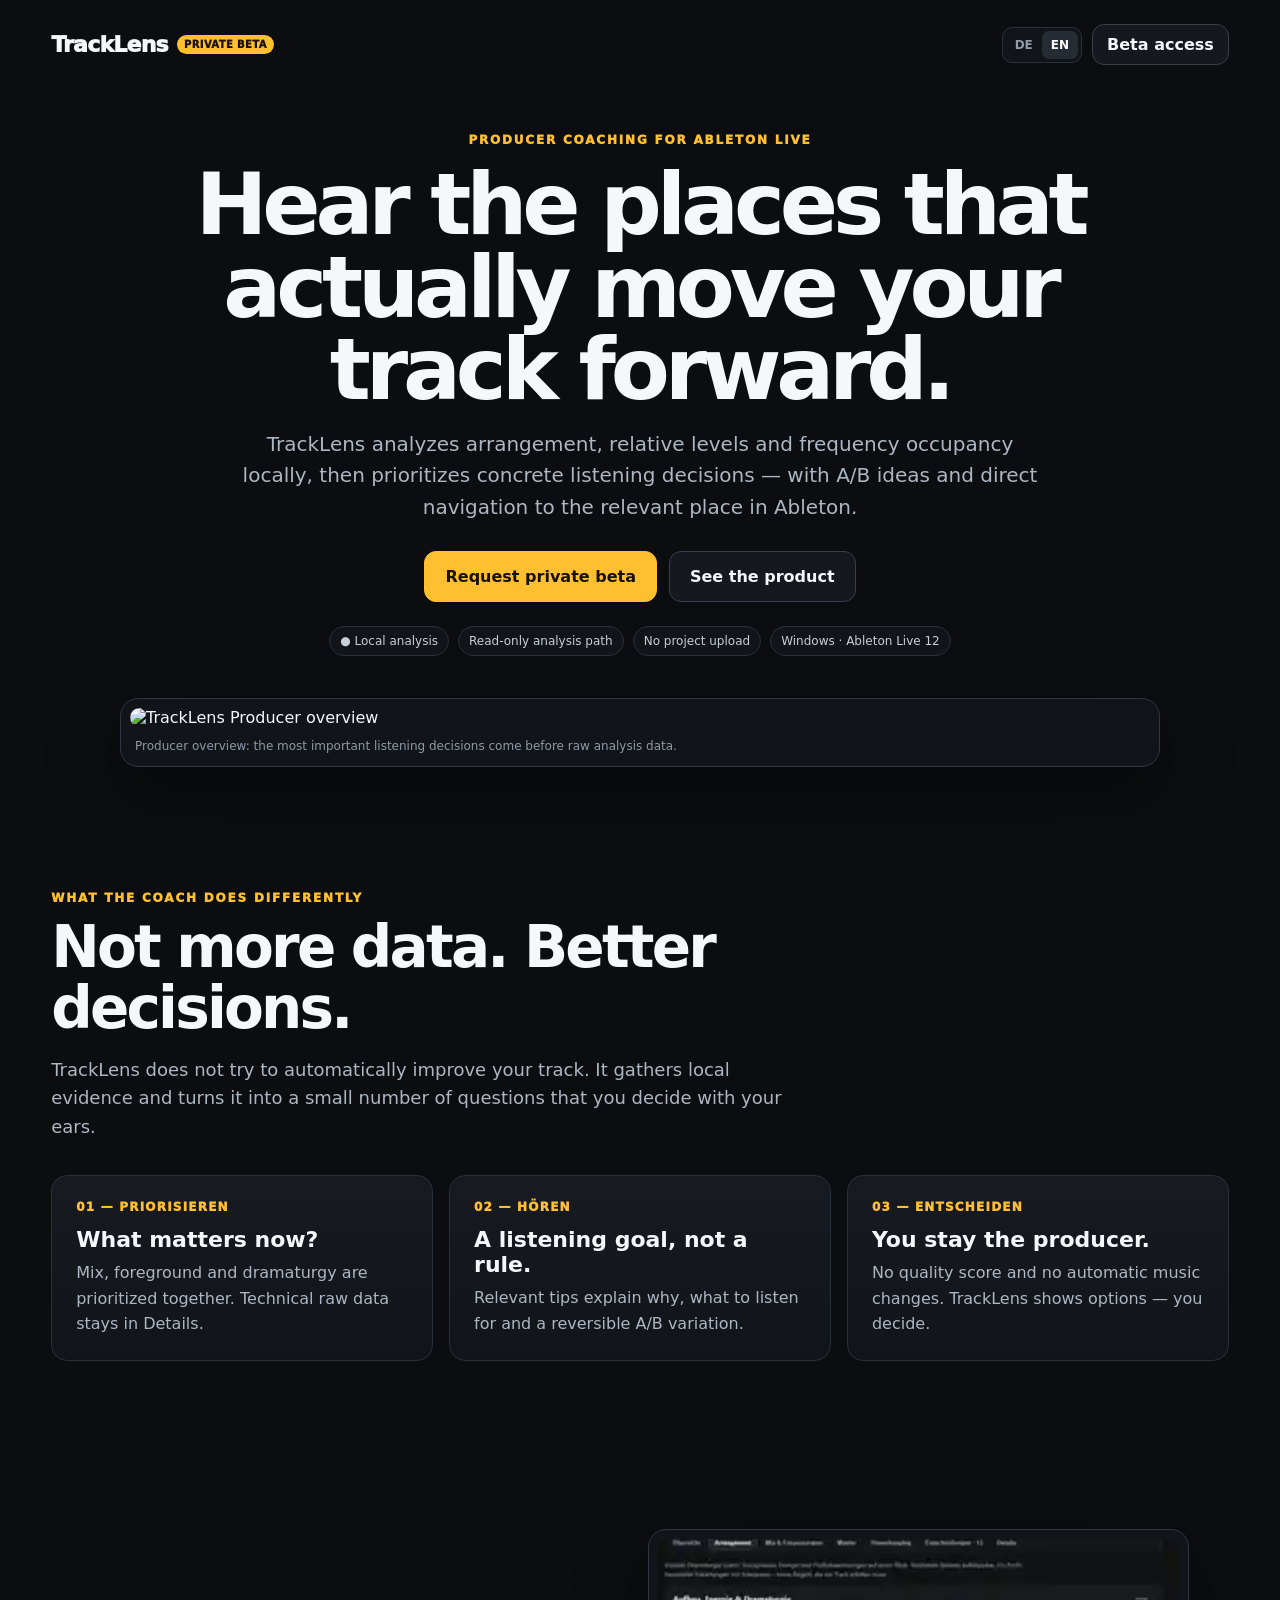
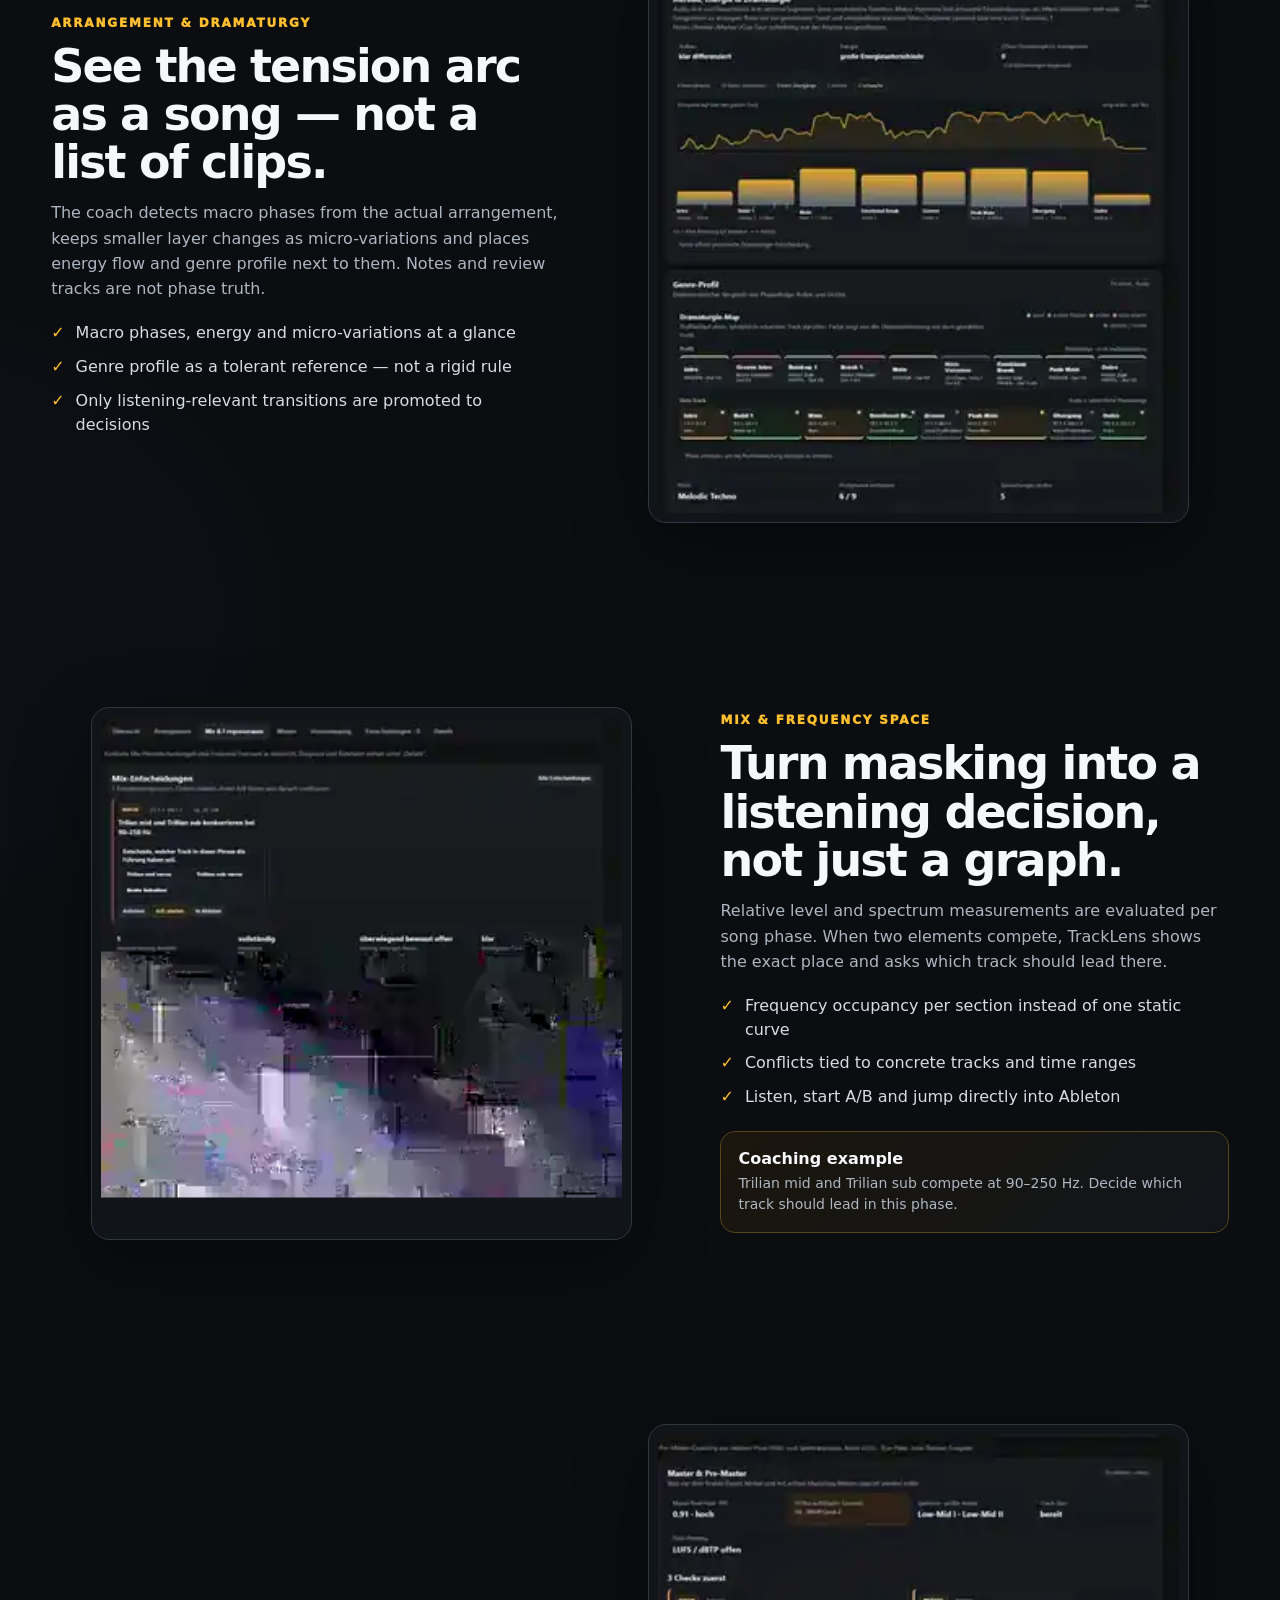
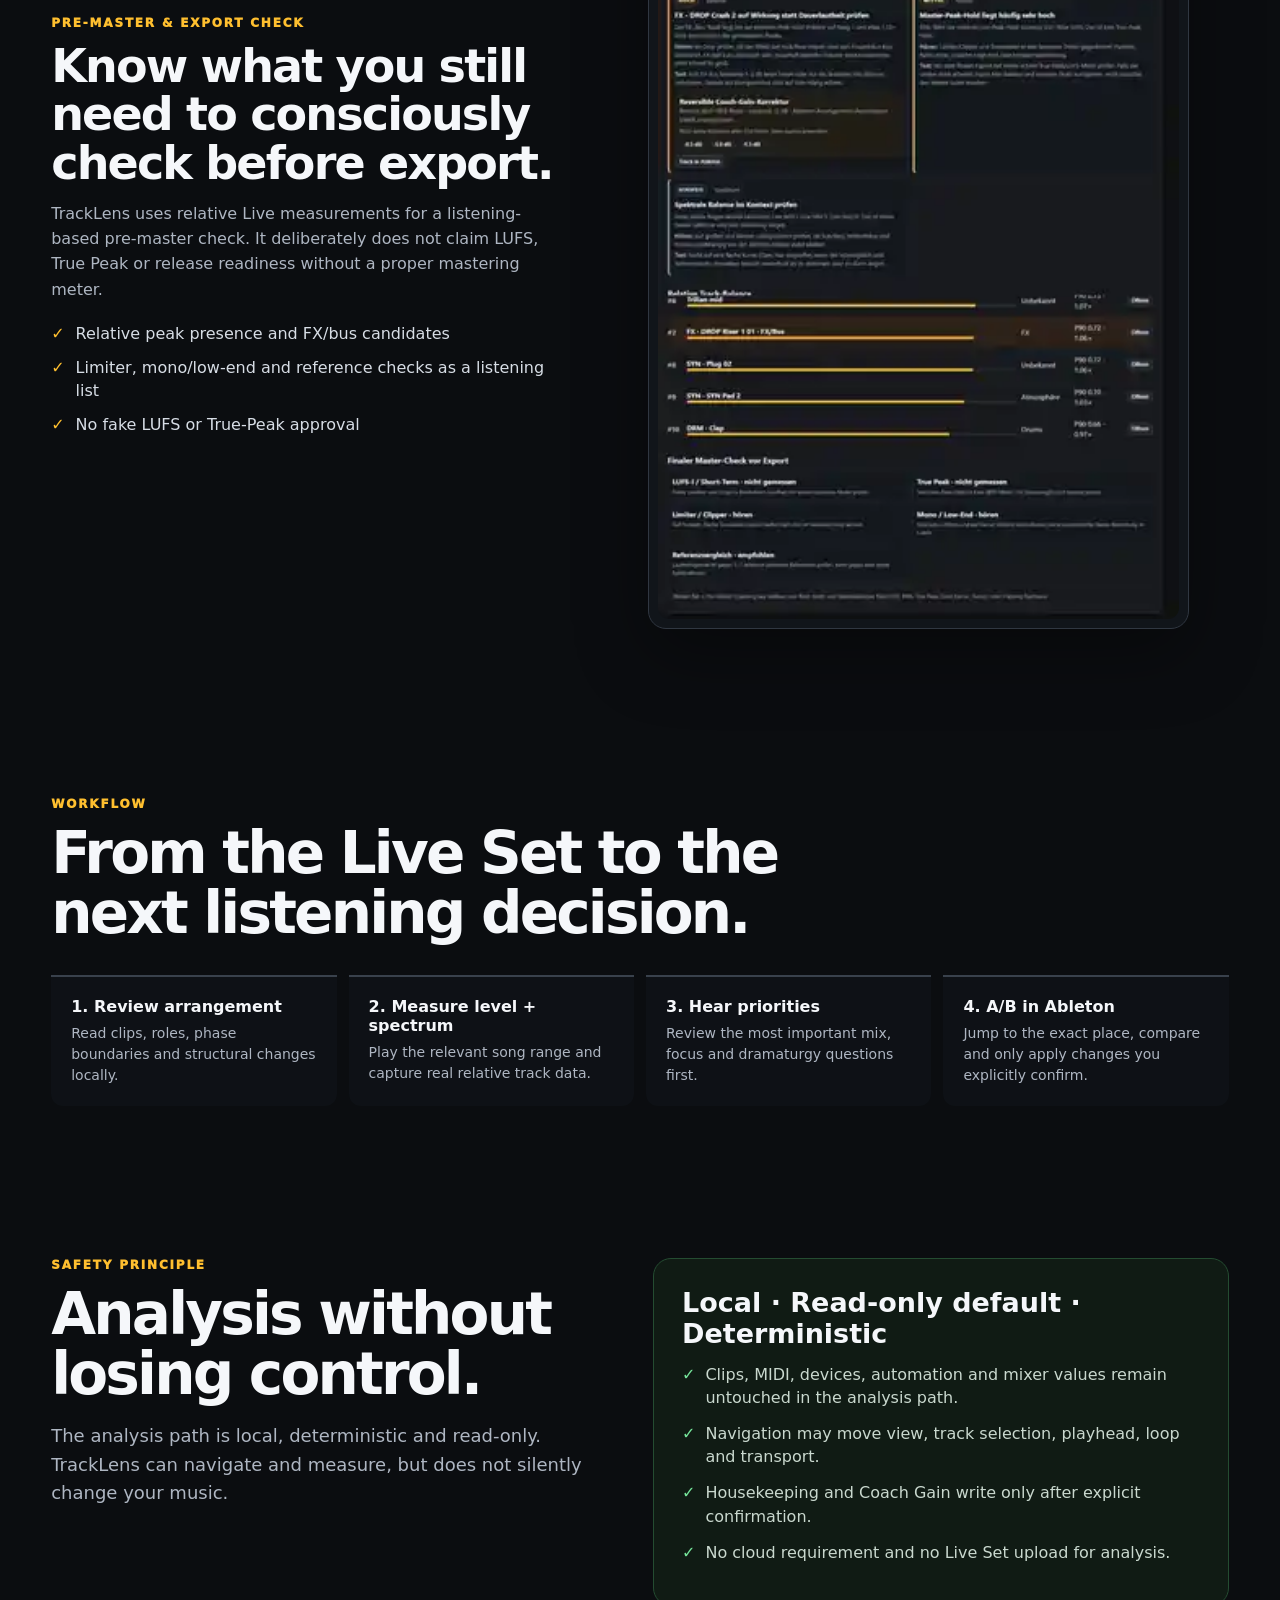
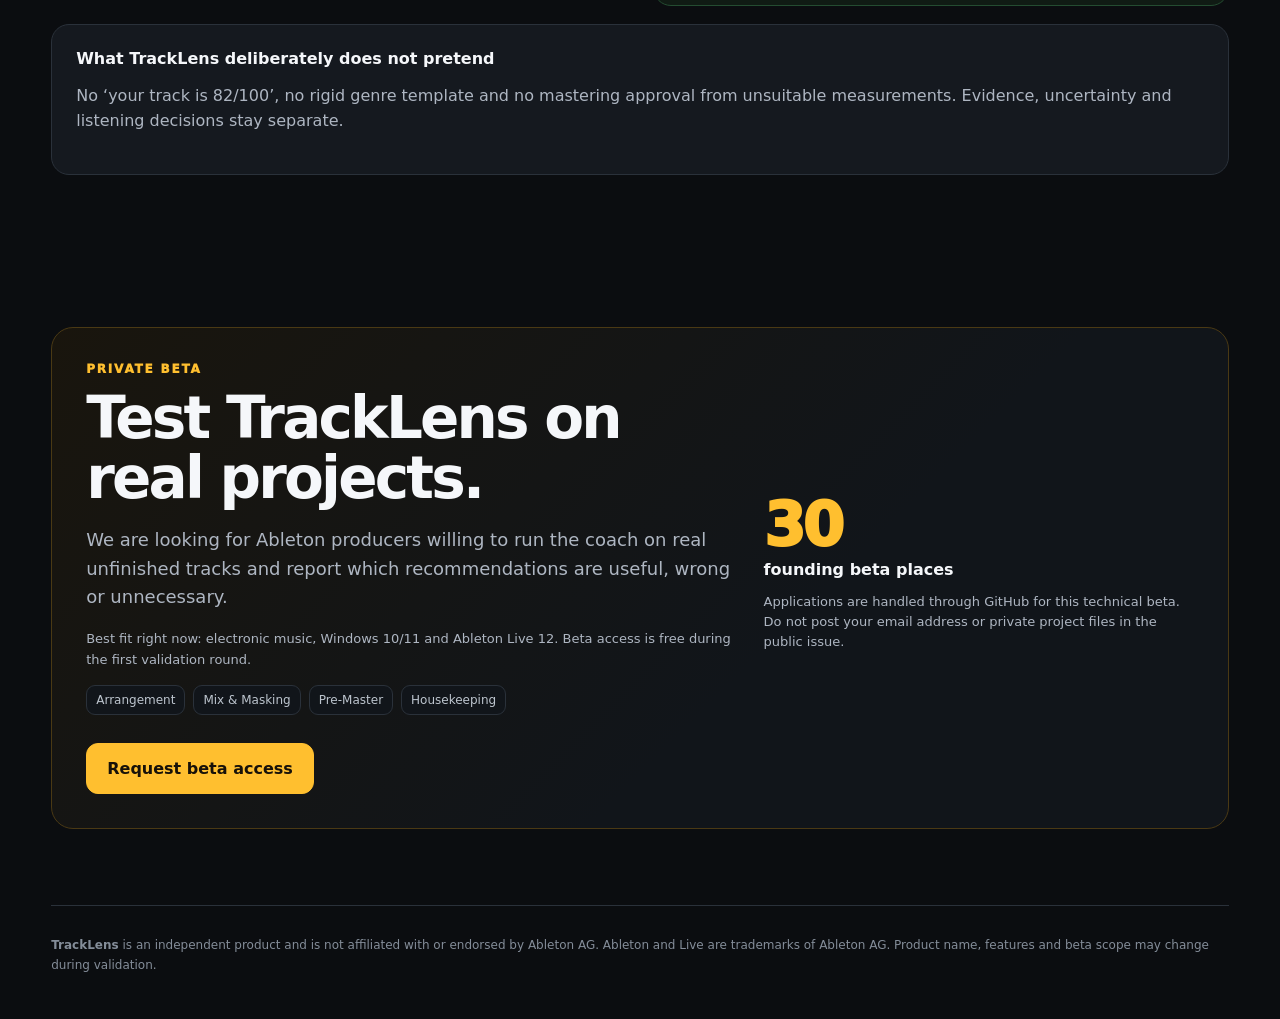
==== commit c1abb648: "Refresh homepage for current TrackLens beta" ====
--- a/index.html
+++ b/index.html
@@ -1,27 +1,22 @@
 <!doctype html>
-<html lang="en">
+<html lang="de">
 <head>
 <meta charset="utf-8"><meta name="viewport" content="width=device-width,initial-scale=1">
-<title>TrackLens — Finish your Ableton arrangement</title>
-<meta name="description" content="TrackLens analyzes your Ableton Live arrangement locally and read-only. Find repeated drops, weak section contrast and exact listening points without uploading or changing your music.">
+<title>TrackLens — Ableton Arrangement Coach</title>
+<meta name="description" content="TrackLens analysiert Ableton-Live-Arrangements lokal und priorisiert konkrete Hörentscheidungen zu Dramaturgie, Mix, Frequenzraum und Pre-Master.">
+<meta name="theme-color" content="#0b0d10">
 <style>
-:root{--bg:#0b0d10;--panel:#12161b;--panel2:#171c22;--text:#f5f7fa;--muted:#aeb6c2;--line:#2a313a;--accent:#ffbf2f;--green:#76e69b}*{box-sizing:border-box}html{scroll-behavior:smooth}body{margin:0;font-family:Inter,ui-sans-serif,system-ui,-apple-system,Segoe UI,Roboto,Arial;background:radial-gradient(900px 500px at 75% -10%,#2a2111 0%,transparent 60%),var(--bg);color:var(--text)}a{color:inherit;text-decoration:none}button{font:inherit}.wrap{width:min(1160px,92vw);margin:auto}nav{display:flex;align-items:center;justify-content:space-between;gap:16px;padding:26px 0}.brand{font-weight:900;letter-spacing:-.03em;font-size:22px}.beta{font-size:11px;color:#18120a;background:var(--accent);padding:4px 7px;border-radius:999px;margin-left:8px;vertical-align:2px}.navright{display:flex;align-items:center;gap:10px}.lang{display:flex;padding:3px;border:1px solid var(--line);border-radius:10px;background:#11151a}.lang button{border:0;background:transparent;color:#919aa6;font-weight:800;font-size:12px;padding:7px 9px;border-radius:7px;cursor:pointer}.lang button.active{background:#262c34;color:#fff}.navcta,.cta{display:inline-flex;align-items:center;justify-content:center;border-radius:12px;font-weight:800}.navcta{padding:10px 14px;border:1px solid var(--line);background:#15191f}.hero{display:grid;grid-template-columns:1.02fr .98fr;gap:54px;align-items:center;padding:54px 0 70px}.eyebrow{color:var(--accent);font-size:12px;font-weight:900;letter-spacing:.15em;text-transform:uppercase}h1{font-size:clamp(48px,6vw,82px);line-height:.98;letter-spacing:-.055em;margin:16px 0 20px;max-width:780px}.lead{font-size:20px;line-height:1.55;color:var(--muted);max-width:650px}.actions{display:flex;gap:12px;flex-wrap:wrap;margin-top:28px}.cta{padding:15px 20px;background:var(--accent);color:#171109;border:1px solid var(--accent)}.secondary{background:#15191f;color:var(--text);border-color:var(--line)}.trust{display:flex;gap:9px;flex-wrap:wrap;margin-top:25px}.pill{border:1px solid var(--line);background:#11151a;color:#c7ced7;border-radius:999px;padding:7px 10px;font-size:12px}.shot{background:#11151a;border:1px solid #303741;border-radius:18px;padding:10px;box-shadow:0 28px 80px rgba(0,0,0,.45);transform:rotate(.7deg)}section{padding:86px 0}.section-kicker{color:var(--accent);font-weight:900;font-size:12px;text-transform:uppercase;letter-spacing:.14em}h2{font-size:clamp(34px,4.5vw,58px);letter-spacing:-.045em;line-height:1.05;margin:12px 0 16px}.sub{color:var(--muted);font-size:18px;max-width:700px;line-height:1.55}.grid3{display:grid;grid-template-columns:repeat(3,1fr);gap:16px;margin-top:34px}.card{background:linear-gradient(180deg,#171b21,#11151a);border:1px solid var(--line);border-radius:16px;padding:24px}.num{font-size:12px;color:var(--accent);font-weight:900;letter-spacing:.1em}.card h3{font-size:22px;margin:13px 0 8px}.card p{color:var(--muted);line-height:1.55;margin:0}.flow{display:grid;grid-template-columns:repeat(4,1fr);gap:12px;margin-top:32px}.step{padding:20px;border-top:2px solid #39414c}.step strong{display:block;margin-bottom:7px}.step span{color:var(--muted);font-size:14px;line-height:1.45}.safe{display:grid;grid-template-columns:1fr 1fr;gap:24px;align-items:stretch}.safeBox{background:#101b14;border:1px solid #244c31;border-radius:18px;padding:28px}.safeBox h3{font-size:28px;margin:0 0 14px}.check{display:flex;gap:10px;margin:12px 0;color:#c9d8ce}.check b{color:var(--green)}.betaBox{background:linear-gradient(135deg,#19150d,#11151a 60%);border:1px solid #4a3914;border-radius:22px;padding:34px;display:grid;grid-template-columns:1.2fr .8fr;gap:32px;align-items:center}.slots{font-size:60px;font-weight:950;letter-spacing:-.05em;color:var(--accent)}.muted{color:var(--muted)}.small{font-size:13px;line-height:1.5}footer{border-top:1px solid var(--line);padding:30px 0 44px;color:#848d99;font-size:12px;line-height:1.6}@media(max-width:850px){.hero,.safe,.betaBox{grid-template-columns:1fr}.grid3{grid-template-columns:1fr}.flow{grid-template-columns:1fr 1fr}.shot{transform:none}}@media(max-width:560px){.flow{grid-template-columns:1fr}.navcta{display:none}h1{font-size:47px}.brand{font-size:19px}.beta{display:none}.hero{padding-top:35px}}
+:root{--bg:#0b0d10;--panel:#12161b;--panel2:#171c22;--text:#f5f7fa;--muted:#aeb6c2;--line:#2a313a;--line2:#37404b;--accent:#ffbf2f;--green:#76e69b}*{box-sizing:border-box}html{scroll-behavior:smooth}body{margin:0;font-family:Inter,ui-sans-serif,system-ui,-apple-system,Segoe UI,Roboto,Arial,sans-serif;background:radial-gradient(900px 560px at 72% -12%,rgba(116,81,24,.28),transparent 64%),radial-gradient(700px 520px at -10% 38%,rgba(24,47,71,.16),transparent 67%),var(--bg);color:var(--text)}a{color:inherit;text-decoration:none}button{font:inherit}img{display:block;max-width:100%}.wrap{width:min(1180px,92vw);margin:auto}nav{display:flex;align-items:center;justify-content:space-between;gap:18px;padding:24px 0}.brand{display:flex;align-items:center;gap:9px;font-size:22px;font-weight:950;letter-spacing:-.035em}.beta{font-size:10px;color:#1b1305;background:var(--accent);padding:4px 7px;border-radius:999px;letter-spacing:.04em}.navright{display:flex;align-items:center;gap:10px}.lang{display:flex;padding:3px;border:1px solid var(--line);border-radius:10px;background:#11151a}.lang button{border:0;background:transparent;color:#919aa6;font-weight:850;font-size:12px;padding:7px 9px;border-radius:7px;cursor:pointer}.lang button.active{background:#262c34;color:#fff}.navcta,.cta{display:inline-flex;align-items:center;justify-content:center;border-radius:12px;font-weight:850}.navcta{padding:10px 14px;border:1px solid var(--line2);background:#15191f}.hero{padding:44px 0 48px}.heroCopy{text-align:center;max-width:920px;margin:auto}.eyebrow,.kicker{color:var(--accent);font-size:12px;font-weight:950;letter-spacing:.15em;text-transform:uppercase}h1{font-size:clamp(48px,7vw,86px);line-height:.96;letter-spacing:-.06em;margin:16px auto 18px;max-width:980px}.lead{font-size:20px;line-height:1.58;color:var(--muted);max-width:800px;margin:0 auto}.actions{display:flex;gap:12px;flex-wrap:wrap;justify-content:center;margin-top:28px}.cta{padding:15px 20px;background:var(--accent);color:#171109;border:1px solid var(--accent)}.cta.secondary{background:#15191f;color:var(--text);border-color:var(--line2)}.trust{display:flex;gap:9px;flex-wrap:wrap;justify-content:center;margin-top:24px}.pill{border:1px solid var(--line);background:#11151a;color:#c7ced7;border-radius:999px;padding:7px 10px;font-size:12px}.shot,.productShot{background:#11151a;border:1px solid #303741;border-radius:18px;padding:9px;box-shadow:0 24px 70px rgba(0,0,0,.35)}.heroShot{margin:42px auto 0;max-width:1040px}.shot img,.productShot img{border-radius:11px;width:100%}.caption{color:#8f99a5;font-size:12px;line-height:1.5;margin:10px 5px 2px}section{padding:76px 0}.sectionHead{max-width:780px}h2{font-size:clamp(34px,4.6vw,58px);letter-spacing:-.048em;line-height:1.04;margin:12px 0 15px}.sub{color:var(--muted);font-size:18px;max-width:760px;line-height:1.58}.grid3{display:grid;grid-template-columns:repeat(3,1fr);gap:16px;margin-top:34px}.card{background:linear-gradient(180deg,#171b21,#11151a);border:1px solid var(--line);border-radius:16px;padding:24px}.num{font-size:12px;color:var(--accent);font-weight:950;letter-spacing:.1em}.card h3{font-size:22px;margin:13px 0 8px}.card p,.feature p{color:var(--muted);line-height:1.58;margin:0}.feature{display:grid;grid-template-columns:.9fr 1.1fr;gap:48px;align-items:center}.feature.reverse{grid-template-columns:1.1fr .9fr}.feature.reverse .copy{order:2}.feature.reverse .productShot{order:1}.feature h3{font-size:clamp(30px,3.8vw,46px);letter-spacing:-.04em;line-height:1.05;margin:12px 0 14px}.points{display:grid;gap:10px;margin-top:20px}.point{display:flex;gap:11px;align-items:flex-start;color:#d7dde5;line-height:1.48}.point b{color:var(--accent)}.coach{margin-top:22px;padding:17px;border:1px solid #56451d;background:linear-gradient(135deg,#1b160d,#11151a);border-radius:15px}.coach span{display:block;color:var(--muted);font-size:14px;line-height:1.5;margin-top:5px}.flow{display:grid;grid-template-columns:repeat(4,1fr);gap:12px;margin-top:32px}.step{padding:20px;border-top:2px solid #39414c;background:rgba(17,21,26,.58);border-radius:0 0 12px 12px}.step strong{display:block;margin-bottom:7px}.step span{color:var(--muted);font-size:14px;line-height:1.48}.safe{display:grid;grid-template-columns:1fr 1fr;gap:26px}.safeBox{background:#101b14;border:1px solid #244c31;border-radius:18px;padding:28px}.safeBox h3{font-size:27px;margin:0 0 14px}.check{display:flex;gap:10px;margin:13px 0;color:#c9d8ce;line-height:1.45}.check b{color:var(--green)}.limit{margin-top:18px;background:#15191f;border:1px solid var(--line);border-radius:18px;padding:24px}.limit p{color:var(--muted);line-height:1.55}.betaBox{background:linear-gradient(135deg,#19150d,#11151a 62%);border:1px solid #4a3914;border-radius:22px;padding:34px;display:grid;grid-template-columns:1.2fr .8fr;gap:32px;align-items:center}.slots{font-size:60px;font-weight:950;letter-spacing:-.05em;color:var(--accent)}.muted{color:var(--muted)}.small{font-size:13px;line-height:1.55}.badges{display:flex;gap:8px;flex-wrap:wrap;margin-top:15px}.badge{border:1px solid var(--line);padding:7px 9px;border-radius:9px;color:#bdc5ce;background:#11151a;font-size:12px}footer{border-top:1px solid var(--line);padding:30px 0 44px;color:#848d99;font-size:12px;line-height:1.65}@media(max-width:900px){.feature,.feature.reverse,.safe,.betaBox{grid-template-columns:1fr}.feature.reverse .copy,.feature.reverse .productShot{order:initial}.grid3{grid-template-columns:1fr}.flow{grid-template-columns:1fr 1fr}}@media(max-width:580px){.flow{grid-template-columns:1fr}.navcta{display:none}h1{font-size:48px}.brand{font-size:19px}.beta{display:none}section{padding:58px 0}}
 </style>
-</head><body>
-<div class="wrap">
-<nav><div class="brand">TrackLens <span class="beta" data-i18n="privateBeta">PRIVATE BETA</span></div><div class="navright"><div class="lang" aria-label="Language"><button id="lang-de" type="button" onclick="setLang('de')">DE</button><button id="lang-en" type="button" onclick="setLang('en')">EN</button></div><a class="navcta" href="#beta" data-i18n="navCta">Get beta access</a></div></nav>
-<div class="hero"><div><div class="eyebrow" data-i18n="eyebrow">Arrangement intelligence for Ableton Live</div><h1 data-i18n="heroTitle">Finish the track. Not another 16-bar loop.</h1><p class="lead" data-i18n="heroLead">TrackLens analyzes your real Ableton Live arrangement, finds repeated sections and weak structural contrast, then takes you directly to the places worth listening to.</p><div class="actions"><a class="cta" href="#beta" data-i18n="heroCta">Request private beta</a><a class="cta secondary" href="#how" data-i18n="howCta">See how it works</a></div><div class="trust"><span class="pill" data-i18n="trustLocal">● Local analysis</span><span class="pill" data-i18n="trustRead">Read-only</span><span class="pill" data-i18n="trustUpload">No project upload</span><span class="pill" data-i18n="trustWin">Windows beta</span></div></div>
-<div class="shot"><div style="padding:15px 14px 18px"><div style="font-size:11px;color:#ffbf2f;font-weight:900;letter-spacing:.12em" data-i18n="mockMode">LOCAL · READ-ONLY · DETERMINISTIC</div><div style="font-size:22px;font-weight:900;margin:7px 0 4px" data-i18n="mockReview">Arrangement review</div><div style="color:#9fa8b3;font-size:12px;margin-bottom:16px" data-i18n="mockStats">186 bars · 31 tracks · 15 structural changes</div><div style="display:flex;gap:7px;overflow:hidden;margin-bottom:12px"><span class="pill">Intro</span><span class="pill">Build 1</span><span class="pill" style="border-color:#9b7417;color:#ffd56c">Drop 1</span><span class="pill" style="border-color:#2f7042;color:#9cebb4">Main 1</span><span class="pill">Build 2</span><span class="pill" style="border-color:#9b7417;color:#ffd56c">Drop 2</span></div><div style="background:#161b21;border:1px solid #303741;border-radius:12px;padding:14px"><div style="font-size:11px;color:#ffd56c;margin-bottom:8px" data-i18n="mockSimilarity">DROP 1 → DROP 2 · VERY SIMILAR</div><strong data-i18n="mockShared">10 / 10 participating tracks are shared</strong><div style="color:#9fa8b3;font-size:12px;margin-top:8px" data-i18n="mockListen">Listen at 25.1.1 · compare the second drop · test one reversible contrast change</div></div><div style="display:grid;grid-template-columns:1fr 1fr;gap:8px;margin-top:8px"><div style="background:#161b21;border:1px solid #303741;border-radius:10px;padding:12px"><small style="color:#9fa8b3" data-i18n="mockSuggestion">A/B suggestion</small><br><strong data-i18n="mockVary">Vary repeated main section</strong></div><div style="background:#161b21;border:1px solid #303741;border-radius:10px;padding:12px"><small style="color:#9fa8b3" data-i18n="mockNav">Navigation</small><br><strong data-i18n="mockActions">Show · Loop 8 bars · Listen</strong></div></div></div></div></div>
-<section><div class="section-kicker" data-i18n="catchKicker">What it catches</div><h2 data-i18n="catchTitle">Fresh ears for the structure.</h2><p class="sub" data-i18n="catchSub">Not another generic AI chat. TrackLens reads the arrangement you actually built and turns structural evidence into focused listening decisions.</p><div class="grid3"><div class="card"><div class="num" data-i18n="repNum">01 — REPETITION</div><h3 data-i18n="repTitle">Are your drops too similar?</h3><p data-i18n="repText">Compare Drop 1 vs Drop 2, Main 1 vs Main 2 and see which tracks actually changed.</p></div><div class="card"><div class="num" data-i18n="structNum">02 — STRUCTURE</div><h3 data-i18n="structTitle">See the whole arc.</h3><p data-i18n="structText">Intro, builds, drops, main sections and breakdowns are mapped into one readable timeline.</p></div><div class="card"><div class="num" data-i18n="actionNum">03 — ACTION</div><h3 data-i18n="actionTitle">Listen where it matters.</h3><p data-i18n="actionText">Jump to a section, loop eight bars and test a reversible A/B idea without TrackLens rewriting your music.</p></div></div></section>
-<section id="how"><div class="section-kicker" data-i18n="workflowKicker">Workflow</div><h2 data-i18n="workflowTitle">From “something feels off” to an exact bar.</h2><div class="flow"><div class="step"><strong data-i18n="step1Title">1. Open your Live Set</strong><span data-i18n="step1Text">Keep working in the project you already have.</span></div><div class="step"><strong data-i18n="step2Title">2. Analyze</strong><span data-i18n="step2Text">TrackLens reads clips, track roles and major arrangement changes.</span></div><div class="step"><strong data-i18n="step3Title">3. Review</strong><span data-i18n="step3Text">See phases, repeated sections and concrete A/B suggestions.</span></div><div class="step"><strong data-i18n="step4Title">4. Listen in Ableton</strong><span data-i18n="step4Text">Navigate and loop the exact section you want to judge.</span></div></div></section>
-<section><div class="safe"><div><div class="section-kicker" data-i18n="safeKicker">Safe by design</div><h2 data-i18n="safeTitle">Your music stays yours.</h2><p class="sub" data-i18n="safeSub">TrackLens is built around a strict read-only philosophy. Analysis happens locally and musical content is not uploaded to a cloud service.</p></div><div class="safeBox"><h3 data-i18n="safeBoxTitle">Local · Read-only · Deterministic</h3><div class="check"><b>✓</b><span data-i18n="safe1">No clips, notes, devices, automation or mixer values are changed.</span></div><div class="check"><b>✓</b><span data-i18n="safe2">Navigation may move the view, track selection, playhead, loop and transport.</span></div><div class="check"><b>✓</b><span data-i18n="safe3">No quality score pretending to know whether your track is “good”.</span></div></div></div></section>
-<section id="beta"><div class="betaBox"><div><div class="section-kicker" data-i18n="betaKicker">Private beta</div><h2 data-i18n="betaTitle">Help shape TrackLens.</h2><p class="sub" data-i18n="betaSub">The first beta is intentionally small. We are looking for Ableton Live producers willing to test real projects and report what the coach gets right — and wrong.</p><p class="muted small" data-i18n="betaFit">Best fit right now: electronic music producers on Windows using Ableton Live 12. Beta access is free during the first validation round.</p><div class="actions"><a class="cta" href="https://github.com/beatcode/blank-app/issues/new?template=beta-access.yml" data-i18n="betaCta">Request beta access</a></div></div><div><div class="slots">30</div><strong data-i18n="places">founding beta places</strong><p class="muted small" data-i18n="betaNote">Applications are handled through GitHub for this first technical beta. Do not post your email address or private project files in the request.</p></div></div></section>
-<footer data-i18n="footer"><strong>TrackLens</strong> is an independent product and is not affiliated with or endorsed by Ableton AG. Ableton and Live are trademarks of Ableton AG. Working beta name and product scope may change during validation.</footer></div>
-<script>
-const copy={
-en:{title:'TrackLens — Finish your Ableton arrangement',description:'TrackLens analyzes your Ableton Live arrangement locally and read-only. Find repeated drops, weak section contrast and exact listening points without uploading or changing your music.',privateBeta:'PRIVATE BETA',navCta:'Get beta access',eyebrow:'Arrangement intelligence for Ableton Live',heroTitle:'Finish the track. Not another 16-bar loop.',heroLead:'TrackLens analyzes your real Ableton Live arrangement, finds repeated sections and weak structural contrast, then takes you directly to the places worth listening to.',heroCta:'Request private beta',howCta:'See how it works',trustLocal:'● Local analysis',trustRead:'Read-only',trustUpload:'No project upload',trustWin:'Windows beta',mockMode:'LOCAL · READ-ONLY · DETERMINISTIC',mockReview:'Arrangement review',mockStats:'186 bars · 31 tracks · 15 structural changes',mockSimilarity:'DROP 1 → DROP 2 · VERY SIMILAR',mockShared:'10 / 10 participating tracks are shared',mockListen:'Listen at 25.1.1 · compare the second drop · test one reversible contrast change',mockSuggestion:'A/B suggestion',mockVary:'Vary repeated main section',mockNav:'Navigation',mockActions:'Show · Loop 8 bars · Listen',catchKicker:'What it catches',catchTitle:'Fresh ears for the structure.',catchSub:'Not another generic AI chat. TrackLens reads the arrangement you actually built and turns structural evidence into focused listening decisions.',repNum:'01 — REPETITION',repTitle:'Are your drops too similar?',repText:'Compare Drop 1 vs Drop 2, Main 1 vs Main 2 and see which tracks actually changed.',structNum:'02 — STRUCTURE',structTitle:'See the whole arc.',structText:'Intro, builds, drops, main sections and breakdowns are mapped into one readable timeline.',actionNum:'03 — ACTION',actionTitle:'Listen where it matters.',actionText:'Jump to a section, loop eight bars and test a reversible A/B idea without TrackLens rewriting your music.',workflowKicker:'Workflow',workflowTitle:'From “something feels off” to an exact bar.',step1Title:'1. Open your Live Set',step1Text:'Keep working in the project you already have.',step2Title:'2. Analyze',step2Text:'TrackLens reads clips, track roles and major arrangement changes.',step3Title:'3. Review',step3Text:'See phases, repeated sections and concrete A/B suggestions.',step4Title:'4. Listen in Ableton',step4Text:'Navigate and loop the exact section you want to judge.',safeKicker:'Safe by design',safeTitle:'Your music stays yours.',safeSub:'TrackLens is built around a strict read-only philosophy. Analysis happens locally and musical content is not uploaded to a cloud service.',safeBoxTitle:'Local · Read-only · Deterministic',safe1:'No clips, notes, devices, automation or mixer values are changed.',safe2:'Navigation may move the view, track selection, playhead, loop and transport.',safe3:'No quality score pretending to know whether your track is “good”.',betaKicker:'Private beta',betaTitle:'Help shape TrackLens.',betaSub:'The first beta is intentionally small. We are looking for Ableton Live producers willing to test real projects and report what the coach gets right — and wrong.',betaFit:'Best fit right now: electronic music producers on Windows using Ableton Live 12. Beta access is free during the first validation round.',betaCta:'Request beta access',places:'founding beta places',betaNote:'Applications are handled through GitHub for this first technical beta. Do not post your email address or private project files in the request.',footer:'<strong>TrackLens</strong> is an independent product and is not affiliated with or endorsed by Ableton AG. Ableton and Live are trademarks of Ableton AG. Working beta name and product scope may change during validation.'},
-de:{title:'TrackLens — Bring dein Ableton-Arrangement fertig',description:'TrackLens analysiert dein Ableton-Live-Arrangement lokal und read-only. Finde ähnliche Drops, schwache Strukturkontraste und konkrete Hörstellen, ohne dein Projekt hochzuladen oder zu verändern.',privateBeta:'PRIVATE BETA',navCta:'Beta-Zugang',eyebrow:'Arrangement-Analyse für Ableton Live',heroTitle:'Bring den Track fertig. Nicht noch eine 16-Takt-Schleife.',heroLead:'TrackLens analysiert dein echtes Ableton-Live-Arrangement, erkennt wiederholte Abschnitte und schwache Strukturkontraste und bringt dich direkt zu den Stellen, die du wirklich anhören solltest.',heroCta:'Private Beta anfragen',howCta:'So funktioniert es',trustLocal:'● Lokale Analyse',trustRead:'Read-only',trustUpload:'Kein Projekt-Upload',trustWin:'Windows Beta',mockMode:'LOKAL · READ-ONLY · DETERMINISTISCH',mockReview:'Arrangement-Review',mockStats:'186 Takte · 31 Tracks · 15 Strukturwechsel',mockSimilarity:'DROP 1 → DROP 2 · SEHR ÄHNLICH',mockShared:'10 / 10 beteiligte Tracks sind identisch',mockListen:'Bei 25.1.1 anhören · zweiten Drop vergleichen · eine reversible Kontraständerung testen',mockSuggestion:'A/B-Vorschlag',mockVary:'Wiederholte Main-Phase variieren',mockNav:'Navigation',mockActions:'Anzeigen · 8 Takte loopen · Hören',catchKicker:'Was TrackLens erkennt',catchTitle:'Frische Ohren für deine Struktur.',catchSub:'Kein weiterer generischer KI-Chat. TrackLens liest das Arrangement, das du tatsächlich gebaut hast, und macht aus strukturellen Belegen konkrete Hörentscheidungen.',repNum:'01 — WIEDERHOLUNG',repTitle:'Sind deine Drops zu ähnlich?',repText:'Vergleiche Drop 1 mit Drop 2 oder Main 1 mit Main 2 und sieh, welche Tracks sich tatsächlich verändert haben.',structNum:'02 — STRUKTUR',structTitle:'Sieh den ganzen Spannungsbogen.',structText:'Intro, Builds, Drops, Main-Phasen und Breakdowns werden in einer verständlichen Timeline dargestellt.',actionNum:'03 — AKTION',actionTitle:'Hör dort hin, wo es zählt.',actionText:'Springe direkt zu einer Phase, loope acht Takte und teste eine reversible A/B-Idee, ohne dass TrackLens deine Musik umschreibt.',workflowKicker:'Workflow',workflowTitle:'Von „irgendetwas stimmt nicht“ zum exakten Takt.',step1Title:'1. Live Set öffnen',step1Text:'Arbeite in dem Projekt weiter, das du bereits hast.',step2Title:'2. Analysieren',step2Text:'TrackLens liest Clips, Trackrollen und wichtige Arrangement-Wechsel.',step3Title:'3. Review',step3Text:'Sieh Phasen, Wiederholungen und konkrete A/B-Vorschläge.',step4Title:'4. In Ableton anhören',step4Text:'Navigiere zur exakten Stelle und loope den Abschnitt, den du beurteilen willst.',safeKicker:'Sicheres Design',safeTitle:'Deine Musik bleibt deine.',safeSub:'TrackLens basiert auf einer strikten Read-only-Philosophie. Die Analyse läuft lokal und musikalische Inhalte werden nicht in einen Cloud-Dienst hochgeladen.',safeBoxTitle:'Lokal · Read-only · Deterministisch',safe1:'Keine Clips, Noten, Devices, Automation oder Mixerwerte werden verändert.',safe2:'Die Navigation darf Ansicht, Track-Auswahl, Playhead, Loop und Transport bewegen.',safe3:'Kein künstlicher Qualitätsscore, der vorgibt zu wissen, ob dein Track „gut“ ist.',betaKicker:'Private Beta',betaTitle:'Gestalte TrackLens mit.',betaSub:'Die erste Beta bleibt bewusst klein. Gesucht werden Ableton-Live-Produzenten, die echte Projekte testen und melden, was der Coach richtig — und falsch — erkennt.',betaFit:'Aktuell ideal: Produzenten elektronischer Musik auf Windows mit Ableton Live 12. Der Beta-Zugang ist während der ersten Validierungsrunde kostenlos.',betaCta:'Beta-Zugang anfragen',places:'Plätze für Founding-Beta-Tester',betaNote:'Für diese erste technische Beta werden Anfragen über GitHub verwaltet. Bitte keine E-Mail-Adresse und keine privaten Projektdateien in die Anfrage schreiben.',footer:'<strong>TrackLens</strong> ist ein unabhängiges Produkt und steht in keiner Verbindung zu Ableton AG und wird nicht von Ableton AG unterstützt. Ableton und Live sind Marken der Ableton AG. Produktname und Funktionsumfang können sich während der Beta noch ändern.'}}
-function setLang(lang){if(!copy[lang])lang='en';document.documentElement.lang=lang;document.querySelectorAll('[data-i18n]').forEach(el=>{const v=copy[lang][el.dataset.i18n];if(v!==undefined)el.innerHTML=v});document.title=copy[lang].title;document.querySelector('meta[name="description"]').setAttribute('content',copy[lang].description);document.getElementById('lang-de').classList.toggle('active',lang==='de');document.getElementById('lang-en').classList.toggle('active',lang==='en');localStorage.setItem('tracklens-lang',lang);const u=new URL(location.href);u.searchParams.set('lang',lang);history.replaceState(null,'',u)}
-const requested=new URLSearchParams(location.search).get('lang');const saved=localStorage.getItem('tracklens-lang');const browser=(navigator.language||'').toLowerCase().startsWith('de')?'de':'en';setLang(requested||saved||browser);
-</script>
-</body></html>+</head><body><div class="wrap">
+<nav><div class="brand">TrackLens <span class="beta">PRIVATE BETA</span></div><div class="navright"><div class="lang"><button id="de" onclick="setLang('de')">DE</button><button id="en" onclick="setLang('en')">EN</button></div><a class="navcta" href="#beta" data-de="Beta-Zugang" data-en="Beta access">Beta-Zugang</a></div></nav>
+<header class="hero"><div class="heroCopy"><div class="eyebrow" data-de="Producer-Coaching für Ableton Live" data-en="Producer coaching for Ableton Live">Producer-Coaching für Ableton Live</div><h1 data-de="Hör die Stellen, die deinen Track wirklich weiterbringen." data-en="Hear the places that actually move your track forward.">Hör die Stellen, die deinen Track wirklich weiterbringen.</h1><p class="lead" data-de="TrackLens analysiert Arrangement, relative Pegel und Frequenzbelegung lokal und priorisiert daraus konkrete Hörentscheidungen — mit A/B-Ideen und direktem Sprung zur relevanten Stelle in Ableton." data-en="TrackLens analyzes arrangement, relative levels and frequency occupancy locally, then prioritizes concrete listening decisions — with A/B ideas and direct navigation to the relevant place in Ableton.">TrackLens analysiert Arrangement, relative Pegel und Frequenzbelegung lokal und priorisiert daraus konkrete Hörentscheidungen — mit A/B-Ideen und direktem Sprung zur relevanten Stelle in Ableton.</p><div class="actions"><a class="cta" href="#beta" data-de="Private Beta anfragen" data-en="Request private beta">Private Beta anfragen</a><a class="cta secondary" href="#product" data-de="Produkt ansehen" data-en="See the product">Produkt ansehen</a></div><div class="trust"><span class="pill" data-de="● Lokal analysiert" data-en="● Local analysis">● Lokal analysiert</span><span class="pill" data-de="Read-only im Analysepfad" data-en="Read-only analysis path">Read-only im Analysepfad</span><span class="pill" data-de="Kein Projekt-Upload" data-en="No project upload">Kein Projekt-Upload</span><span class="pill">Windows · Ableton Live 12</span></div></div><figure class="shot heroShot"><img src="assets/overview.webp" alt="TrackLens Producer overview"><figcaption class="caption" data-de="Producer-Übersicht: zuerst die wichtigsten Hörentscheidungen statt Analyse-Rohdaten." data-en="Producer overview: the most important listening decisions come before raw analysis data.">Producer-Übersicht: zuerst die wichtigsten Hörentscheidungen statt Analyse-Rohdaten.</figcaption></figure></header>
+<section id="product"><div class="sectionHead"><div class="kicker" data-de="Was der Coach anders macht" data-en="What the coach does differently">Was der Coach anders macht</div><h2 data-de="Nicht mehr Daten. Bessere Entscheidungen." data-en="Not more data. Better decisions.">Nicht mehr Daten. Bessere Entscheidungen.</h2><p class="sub" data-de="TrackLens versucht nicht, deinen Track automatisch zu verbessern. Der Coach sammelt lokale Evidenz und verdichtet sie zu wenigen Fragen, die du mit deinen Ohren entscheidest." data-en="TrackLens does not try to automatically improve your track. It gathers local evidence and turns it into a small number of questions that you decide with your ears.">TrackLens versucht nicht, deinen Track automatisch zu verbessern. Der Coach sammelt lokale Evidenz und verdichtet sie zu wenigen Fragen, die du mit deinen Ohren entscheidest.</p></div><div class="grid3"><article class="card"><div class="num">01 — PRIORISIEREN</div><h3 data-de="Was ist jetzt wichtig?" data-en="What matters now?">Was ist jetzt wichtig?</h3><p data-de="Mix, Vordergrund und Dramaturgie werden gemeinsam priorisiert. Technische Rohdaten bleiben im Detail-Tab." data-en="Mix, foreground and dramaturgy are prioritized together. Technical raw data stays in Details.">Mix, Vordergrund und Dramaturgie werden gemeinsam priorisiert. Technische Rohdaten bleiben im Detail-Tab.</p></article><article class="card"><div class="num">02 — HÖREN</div><h3 data-de="Konkretes Hörziel statt Regel." data-en="A listening goal, not a rule.">Konkretes Hörziel statt Regel.</h3><p data-de="Relevante Tipps erklären Warum, Hörziel und eine reversible A/B-Variante." data-en="Relevant tips explain why, what to listen for and a reversible A/B variation.">Relevante Tipps erklären Warum, Hörziel und eine reversible A/B-Variante.</p></article><article class="card"><div class="num">03 — ENTSCHEIDEN</div><h3 data-de="Du bleibst Producer." data-en="You stay the producer.">Du bleibst Producer.</h3><p data-de="Keine Qualitätsnote und keine automatische Musikänderung. TrackLens zeigt Optionen — du entscheidest." data-en="No quality score and no automatic music changes. TrackLens shows options — you decide.">Keine Qualitätsnote und keine automatische Musikänderung. TrackLens zeigt Optionen — du entscheidest.</p></article></div></section>
+<section><div class="feature"><div class="copy"><div class="kicker" data-de="Arrangement & Dramaturgie" data-en="Arrangement & dramaturgy">Arrangement & Dramaturgie</div><h3 data-de="Sieh den Spannungsbogen als Song — nicht als Liste von Clips." data-en="See the tension arc as a song — not a list of clips.">Sieh den Spannungsbogen als Song — nicht als Liste von Clips.</h3><p data-de="Der Coach erkennt Makrophasen aus dem tatsächlichen Arrangement, hält kleine Layerwechsel als Mikrovariationen fest und legt Energieverlauf und Genre-Profil daneben. Notes- und Review-Spuren sind keine Phasen-Wahrheit." data-en="The coach detects macro phases from the actual arrangement, keeps smaller layer changes as micro-variations and places energy flow and genre profile next to them. Notes and review tracks are not phase truth.">Der Coach erkennt Makrophasen aus dem tatsächlichen Arrangement, hält kleine Layerwechsel als Mikrovariationen fest und legt Energieverlauf und Genre-Profil daneben. Notes- und Review-Spuren sind keine Phasen-Wahrheit.</p><div class="points"><div class="point"><b>✓</b><span data-de="Makrophasen, Energie und Mikrovariationen auf einen Blick" data-en="Macro phases, energy and micro-variations at a glance">Makrophasen, Energie und Mikrovariationen auf einen Blick</span></div><div class="point"><b>✓</b><span data-de="Genre-Profil als Referenz mit Toleranzen — nicht als starre Regel" data-en="Genre profile as a tolerant reference — not a rigid rule">Genre-Profil als Referenz mit Toleranzen — nicht als starre Regel</span></div><div class="point"><b>✓</b><span data-de="Nur hörrelevante Übergänge werden als Entscheidung hochgezogen" data-en="Only listening-relevant transitions are promoted to decisions">Nur hörrelevante Übergänge werden als Entscheidung hochgezogen</span></div></div></div><figure class="productShot"><img src="assets/arrangement.webp" alt="TrackLens arrangement view"></figure></div></section>
+<section><div class="feature reverse"><div class="copy"><div class="kicker" data-de="Mix & Frequenzraum" data-en="Mix & frequency space">Mix & Frequenzraum</div><h3 data-de="Masking nicht nur sehen — als Hörentscheidung formulieren." data-en="Turn masking into a listening decision, not just a graph.">Masking nicht nur sehen — als Hörentscheidung formulieren.</h3><p data-de="Relative Pegel- und Spektrummessungen werden pro Songphase ausgewertet. Wenn zwei Elemente konkurrieren, zeigt TrackLens die konkrete Stelle und fragt, welcher Track dort führen soll." data-en="Relative level and spectrum measurements are evaluated per song phase. When two elements compete, TrackLens shows the exact place and asks which track should lead there.">Relative Pegel- und Spektrummessungen werden pro Songphase ausgewertet. Wenn zwei Elemente konkurrieren, zeigt TrackLens die konkrete Stelle und fragt, welcher Track dort führen soll.</p><div class="points"><div class="point"><b>✓</b><span data-de="Frequenzbelegung pro Abschnitt statt einer statischen Kurve" data-en="Frequency occupancy per section instead of one static curve">Frequenzbelegung pro Abschnitt statt einer statischen Kurve</span></div><div class="point"><b>✓</b><span data-de="Konflikte an konkrete Tracks und Zeitbereiche gebunden" data-en="Conflicts tied to concrete tracks and time ranges">Konflikte an konkrete Tracks und Zeitbereiche gebunden</span></div><div class="point"><b>✓</b><span data-de="Anhören, A/B starten und direkt in Ableton springen" data-en="Listen, start A/B and jump directly into Ableton">Anhören, A/B starten und direkt in Ableton springen</span></div></div><div class="coach"><strong data-de="Beispiel-Coaching" data-en="Coaching example">Beispiel-Coaching</strong><span data-de="Trilian mid und Trilian sub konkurrieren bei 90–250 Hz. Entscheide, welcher Track in dieser Phase die Führung haben soll." data-en="Trilian mid and Trilian sub compete at 90–250 Hz. Decide which track should lead in this phase.">Trilian mid und Trilian sub konkurrieren bei 90–250 Hz. Entscheide, welcher Track in dieser Phase die Führung haben soll.</span></div></div><figure class="productShot"><img src="assets/mix.webp" alt="TrackLens mix and frequency view"></figure></div></section>
+<section><div class="feature"><div class="copy"><div class="kicker" data-de="Pre-Master & Export-Check" data-en="Pre-master & export check">Pre-Master & Export-Check</div><h3 data-de="Vor dem Export wissen, was du noch bewusst prüfen solltest." data-en="Know what you still need to consciously check before export.">Vor dem Export wissen, was du noch bewusst prüfen solltest.</h3><p data-de="TrackLens nutzt relative Live-Messungen für einen hörbasierten Pre-Master-Check. Es behauptet bewusst nicht, LUFS, True Peak oder Release-Readiness zu messen, wenn dafür kein echter Mastering-Meter vorhanden ist." data-en="TrackLens uses relative Live measurements for a listening-based pre-master check. It deliberately does not claim LUFS, True Peak or release readiness without a proper mastering meter.">TrackLens nutzt relative Live-Messungen für einen hörbasierten Pre-Master-Check. Es behauptet bewusst nicht, LUFS, True Peak oder Release-Readiness zu messen, wenn dafür kein echter Mastering-Meter vorhanden ist.</p><div class="points"><div class="point"><b>✓</b><span data-de="Relative Peak-Präsenz und FX-/Bus-Kandidaten" data-en="Relative peak presence and FX/bus candidates">Relative Peak-Präsenz und FX-/Bus-Kandidaten</span></div><div class="point"><b>✓</b><span data-de="Limiter-, Mono-/Low-End- und Referenz-Checks als Hörliste" data-en="Limiter, mono/low-end and reference checks as a listening list">Limiter-, Mono-/Low-End- und Referenz-Checks als Hörliste</span></div><div class="point"><b>✓</b><span data-de="Keine falsche LUFS- oder True-Peak-Freigabe" data-en="No fake LUFS or True-Peak approval">Keine falsche LUFS- oder True-Peak-Freigabe</span></div></div></div><figure class="productShot"><img src="assets/premaster.webp" alt="TrackLens pre-master view"></figure></div></section>
+<section id="how"><div class="sectionHead"><div class="kicker">Workflow</div><h2 data-de="Vom Live Set zur nächsten Hörentscheidung." data-en="From the Live Set to the next listening decision.">Vom Live Set zur nächsten Hörentscheidung.</h2></div><div class="flow"><div class="step"><strong data-de="1. Arrangement prüfen" data-en="1. Review arrangement">1. Arrangement prüfen</strong><span data-de="Clips, Rollen, Phasengrenzen und strukturelle Veränderungen lokal lesen." data-en="Read clips, roles, phase boundaries and structural changes locally.">Clips, Rollen, Phasengrenzen und strukturelle Veränderungen lokal lesen.</span></div><div class="step"><strong data-de="2. Pegel + Spektrum messen" data-en="2. Measure level + spectrum">2. Pegel + Spektrum messen</strong><span data-de="Relevanten Songbereich abspielen und reale relative Trackdaten erfassen." data-en="Play the relevant song range and capture real relative track data.">Relevanten Songbereich abspielen und reale relative Trackdaten erfassen.</span></div><div class="step"><strong data-de="3. Prioritäten hören" data-en="3. Hear priorities">3. Prioritäten hören</strong><span data-de="Die wichtigsten Mix-, Fokus- und Dramaturgie-Fragen zuerst prüfen." data-en="Review the most important mix, focus and dramaturgy questions first.">Die wichtigsten Mix-, Fokus- und Dramaturgie-Fragen zuerst prüfen.</span></div><div class="step"><strong data-de="4. A/B in Ableton" data-en="4. A/B in Ableton">4. A/B in Ableton</strong><span data-de="Zur Stelle springen, vergleichen und nur bewusst bestätigte Änderungen anwenden." data-en="Jump to the exact place, compare and only apply changes you explicitly confirm.">Zur Stelle springen, vergleichen und nur bewusst bestätigte Änderungen anwenden.</span></div></div></section>
+<section><div class="safe"><div><div class="kicker" data-de="Sicherheitsprinzip" data-en="Safety principle">Sicherheitsprinzip</div><h2 data-de="Analyse ohne Kontrollverlust." data-en="Analysis without losing control.">Analyse ohne Kontrollverlust.</h2><p class="sub" data-de="Der Analysepfad ist lokal, deterministisch und read-only. TrackLens navigiert und misst, aber verändert nicht stillschweigend deine Musik." data-en="The analysis path is local, deterministic and read-only. TrackLens can navigate and measure, but does not silently change your music.">Der Analysepfad ist lokal, deterministisch und read-only. TrackLens navigiert und misst, aber verändert nicht stillschweigend deine Musik.</p></div><div class="safeBox"><h3>Local · Read-only default · Deterministic</h3><div class="check"><b>✓</b><span data-de="Clips, MIDI, Devices, Automation und Mixerwerte bleiben im Analysepfad unangetastet." data-en="Clips, MIDI, devices, automation and mixer values remain untouched in the analysis path.">Clips, MIDI, Devices, Automation und Mixerwerte bleiben im Analysepfad unangetastet.</span></div><div class="check"><b>✓</b><span data-de="Navigation darf Ansicht, Track-Auswahl, Playhead, Loop und Transport bewegen." data-en="Navigation may move view, track selection, playhead, loop and transport.">Navigation darf Ansicht, Track-Auswahl, Playhead, Loop und Transport bewegen.</span></div><div class="check"><b>✓</b><span data-de="Housekeeping und Coach Gain schreiben nur nach expliziter Bestätigung." data-en="Housekeeping and Coach Gain write only after explicit confirmation.">Housekeeping und Coach Gain schreiben nur nach expliziter Bestätigung.</span></div><div class="check"><b>✓</b><span data-de="Keine Cloud-Pflicht und kein Upload des Live Sets für die Analyse." data-en="No cloud requirement and no Live Set upload for analysis.">Keine Cloud-Pflicht und kein Upload des Live Sets für die Analyse.</span></div></div></div><div class="limit"><strong data-de="Was TrackLens bewusst nicht vorgibt" data-en="What TrackLens deliberately does not pretend">Was TrackLens bewusst nicht vorgibt</strong><p data-de="Kein ‚dein Track ist 82/100‘, keine starre Genre-Schablone und keine Mastering-Freigabe aus ungeeigneten Messwerten. Evidenz, Unsicherheit und Hörentscheidungen bleiben getrennt." data-en="No ‘your track is 82/100’, no rigid genre template and no mastering approval from unsuitable measurements. Evidence, uncertainty and listening decisions stay separate.">Kein ‚dein Track ist 82/100‘, keine starre Genre-Schablone und keine Mastering-Freigabe aus ungeeigneten Messwerten. Evidenz, Unsicherheit und Hörentscheidungen bleiben getrennt.</p></div></section>
+<section id="beta"><div class="betaBox"><div><div class="kicker">Private Beta</div><h2 data-de="Teste TrackLens mit echten Projekten." data-en="Test TrackLens on real projects.">Teste TrackLens mit echten Projekten.</h2><p class="sub" data-de="Gesucht sind Ableton-Produzent:innen, die den Coach an realen unfertigen Tracks testen und melden, welche Empfehlungen hilfreich, falsch oder unnötig sind." data-en="We are looking for Ableton producers willing to run the coach on real unfinished tracks and report which recommendations are useful, wrong or unnecessary.">Gesucht sind Ableton-Produzent:innen, die den Coach an realen unfertigen Tracks testen und melden, welche Empfehlungen hilfreich, falsch oder unnötig sind.</p><p class="muted small" data-de="Aktuell am besten geeignet: elektronische Musik, Windows 10/11 und Ableton Live 12. Der Beta-Zugang ist während der ersten Validierungsrunde kostenlos." data-en="Best fit right now: electronic music, Windows 10/11 and Ableton Live 12. Beta access is free during the first validation round.">Aktuell am besten geeignet: elektronische Musik, Windows 10/11 und Ableton Live 12. Der Beta-Zugang ist während der ersten Validierungsrunde kostenlos.</p><div class="badges"><span class="badge">Arrangement</span><span class="badge">Mix & Masking</span><span class="badge">Pre-Master</span><span class="badge">Housekeeping</span></div><div class="actions" style="justify-content:flex-start"><a class="cta" href="https://github.com/beatcode/blank-app/issues/new?template=beta-access.yml" data-de="Beta-Zugang anfragen" data-en="Request beta access">Beta-Zugang anfragen</a></div></div><div><div class="slots">30</div><strong data-de="Founding-Beta-Plätze" data-en="founding beta places">Founding-Beta-Plätze</strong><p class="muted small" data-de="Anfragen laufen in dieser technischen Beta über GitHub. Bitte keine E-Mail-Adresse oder privaten Projektdateien in das öffentliche Issue schreiben." data-en="Applications are handled through GitHub for this technical beta. Do not post your email address or private project files in the public issue.">Anfragen laufen in dieser technischen Beta über GitHub. Bitte keine E-Mail-Adresse oder privaten Projektdateien in das öffentliche Issue schreiben.</p></div></div></section>
+<footer><strong>TrackLens</strong> <span data-de="ist ein unabhängiges Produkt und weder mit Ableton AG verbunden noch von Ableton AG unterstützt. Ableton und Live sind Marken der Ableton AG. Produktname, Funktionen und Beta-Umfang können sich während der Validierung ändern." data-en="is an independent product and is not affiliated with or endorsed by Ableton AG. Ableton and Live are trademarks of Ableton AG. Product name, features and beta scope may change during validation.">ist ein unabhängiges Produkt und weder mit Ableton AG verbunden noch von Ableton AG unterstützt. Ableton und Live sind Marken der Ableton AG. Produktname, Funktionen und Beta-Umfang können sich während der Validierung ändern.</span></footer></div>
+<script>function setLang(l){document.documentElement.lang=l;document.querySelectorAll('[data-'+l+']').forEach(e=>e.textContent=e.getAttribute('data-'+l));document.getElementById('de').classList.toggle('active',l==='de');document.getElementById('en').classList.toggle('active',l==='en');try{localStorage.setItem('tracklens-lang',l)}catch(e){}}let L='de';try{let s=localStorage.getItem('tracklens-lang');L=(s==='de'||s==='en')?s:((navigator.language||'de').toLowerCase().startsWith('de')?'de':'en')}catch(e){}setLang(L)</script></body></html>
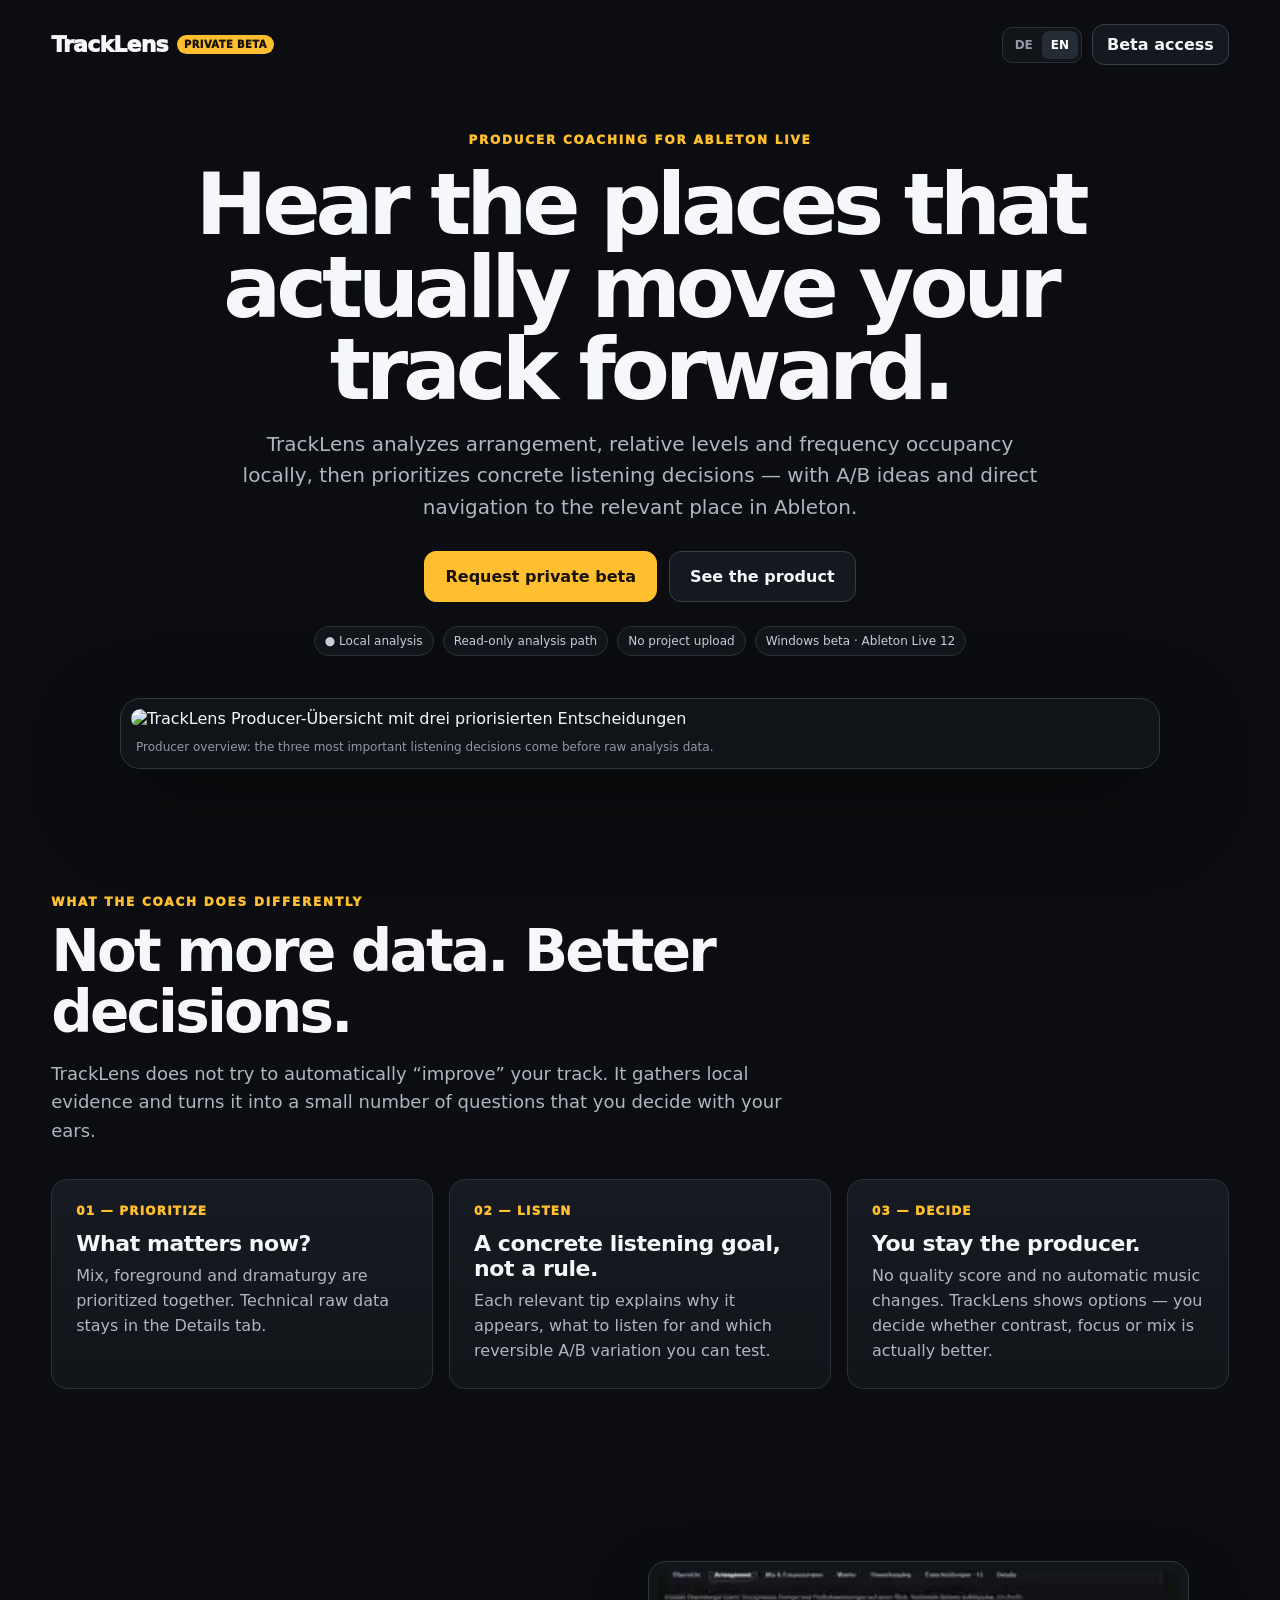
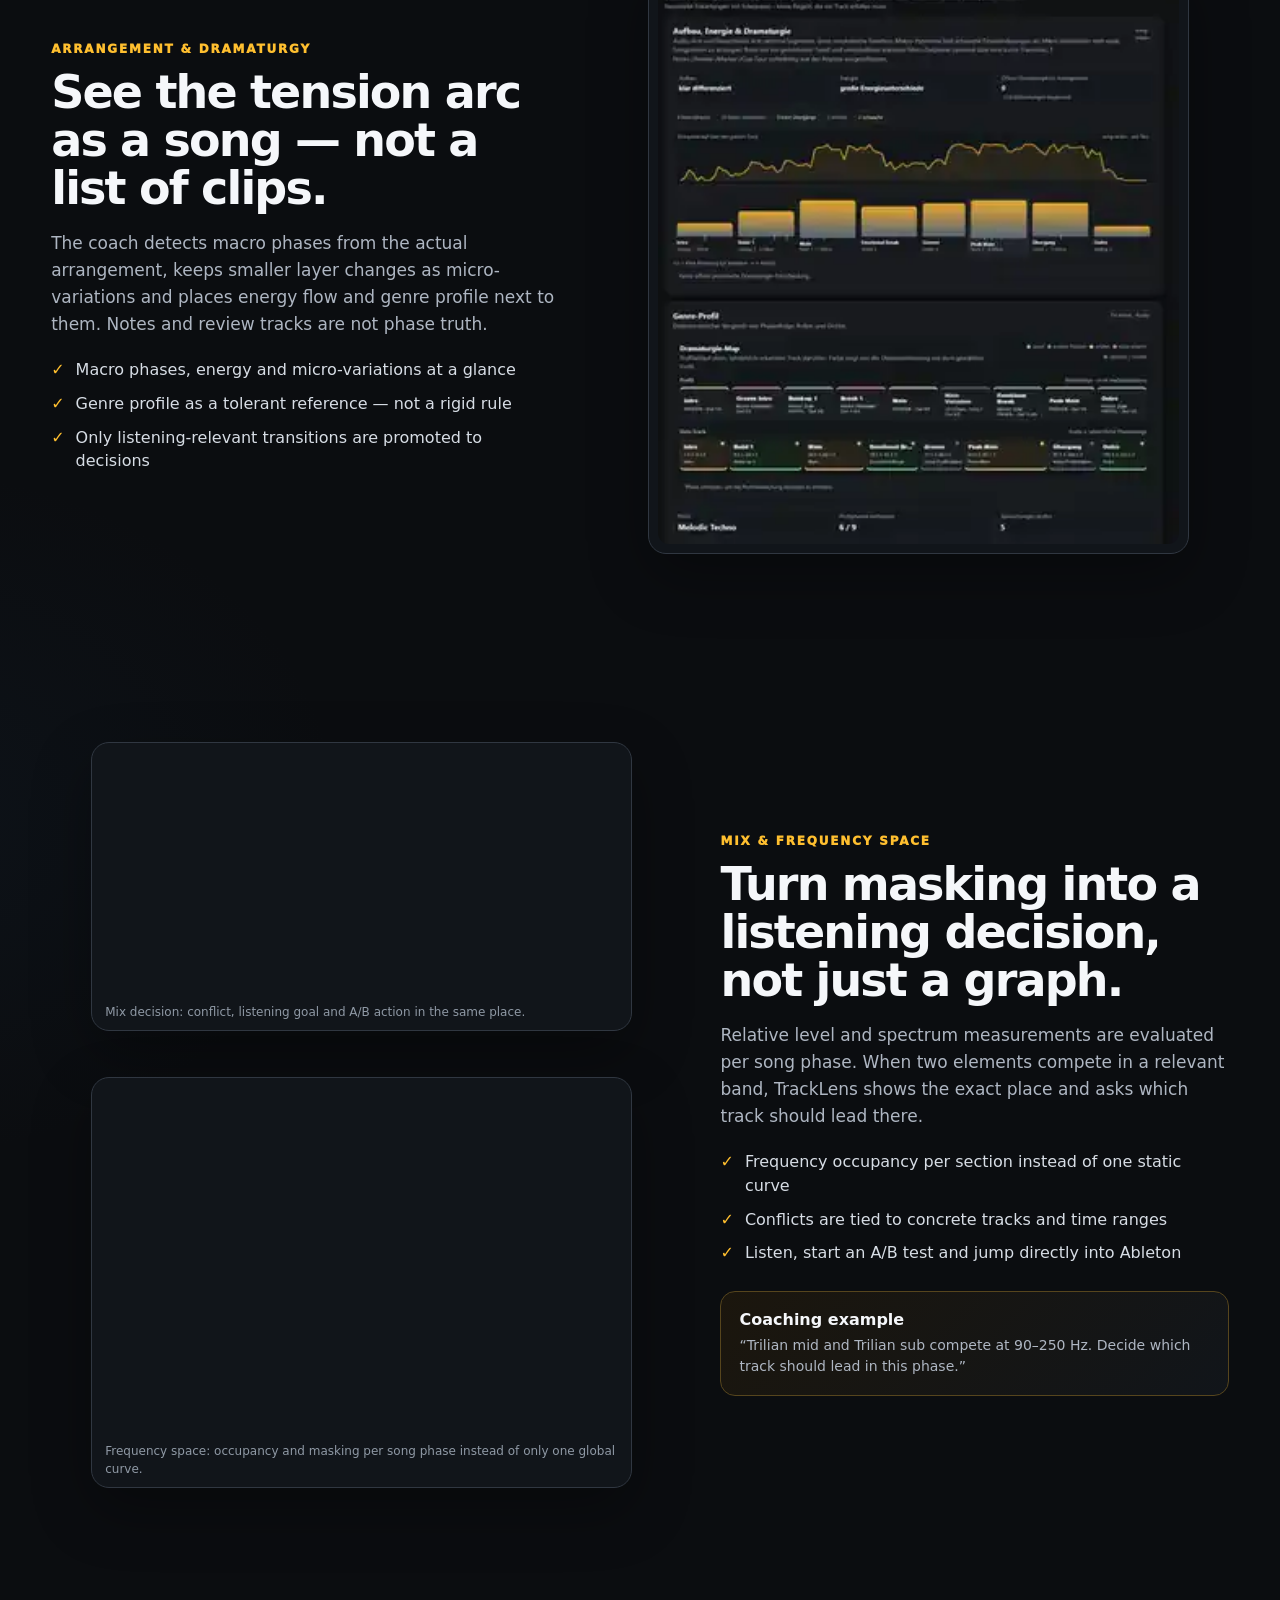
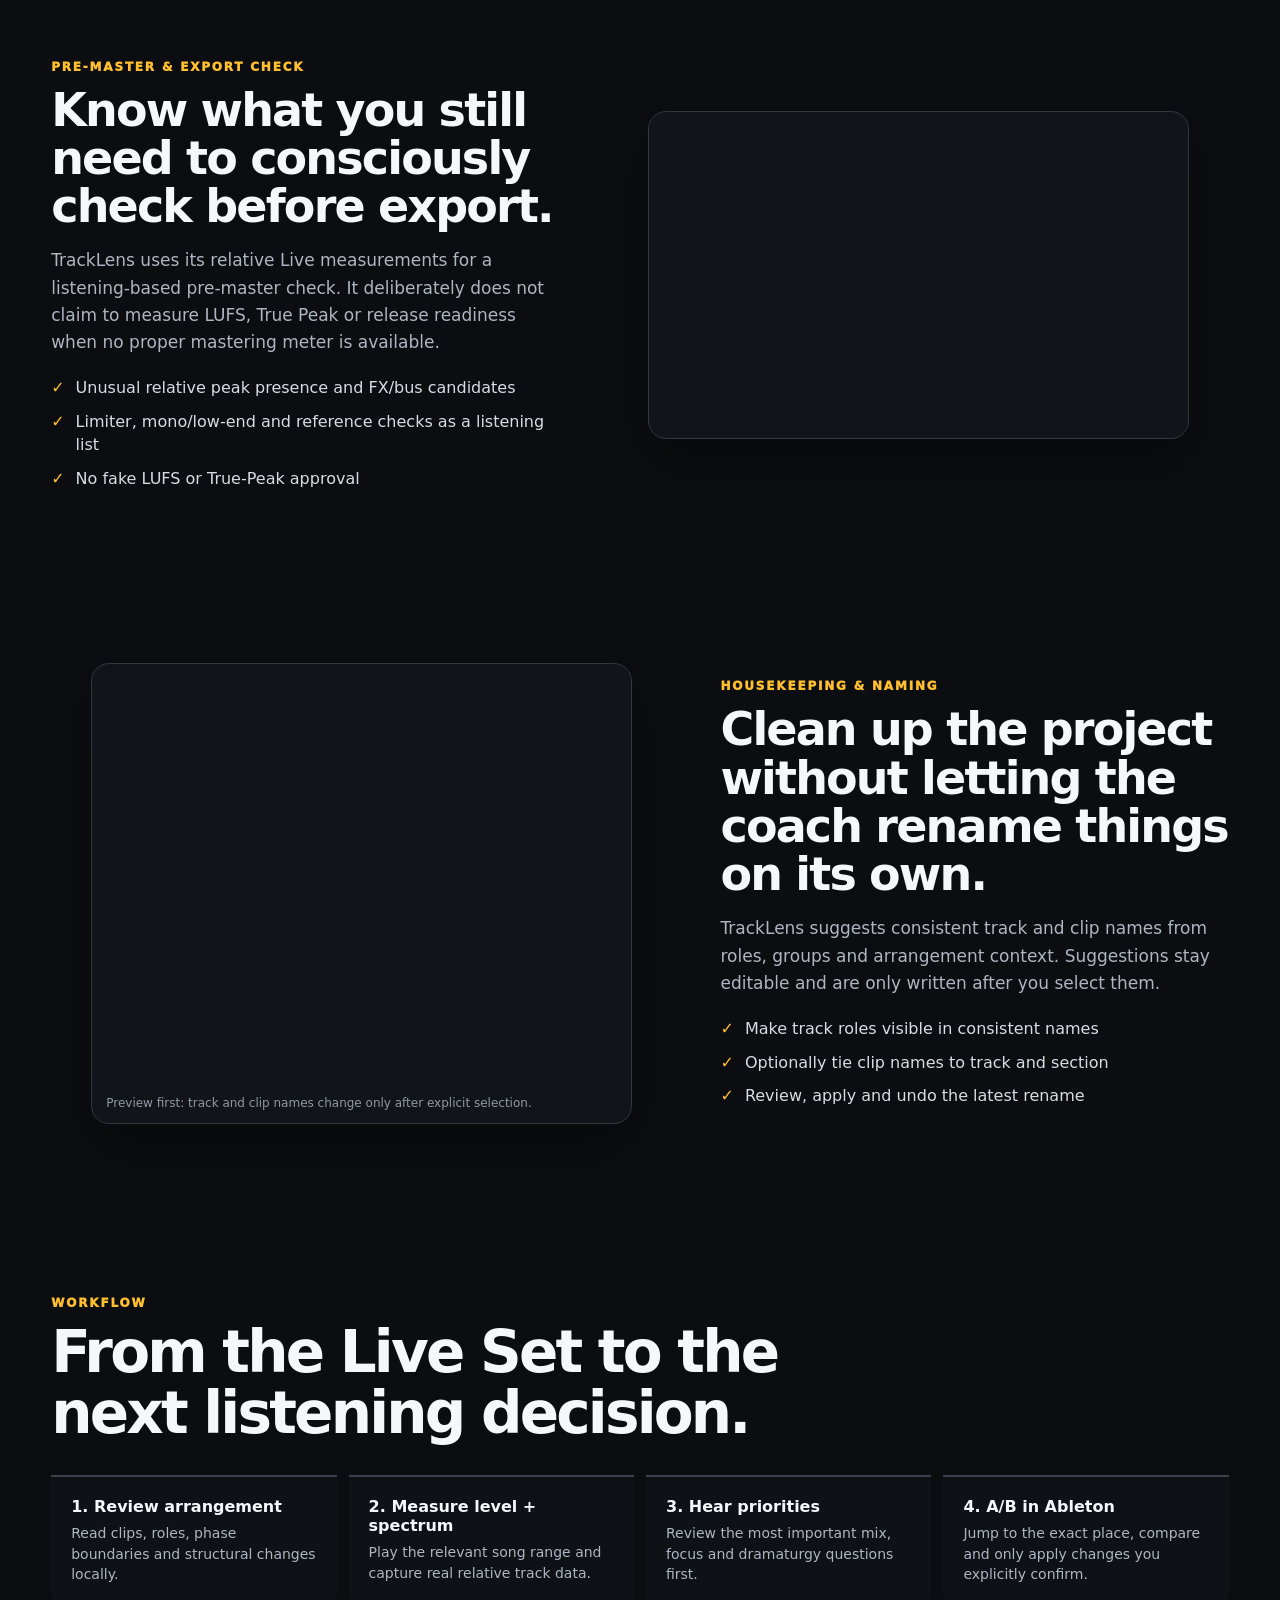
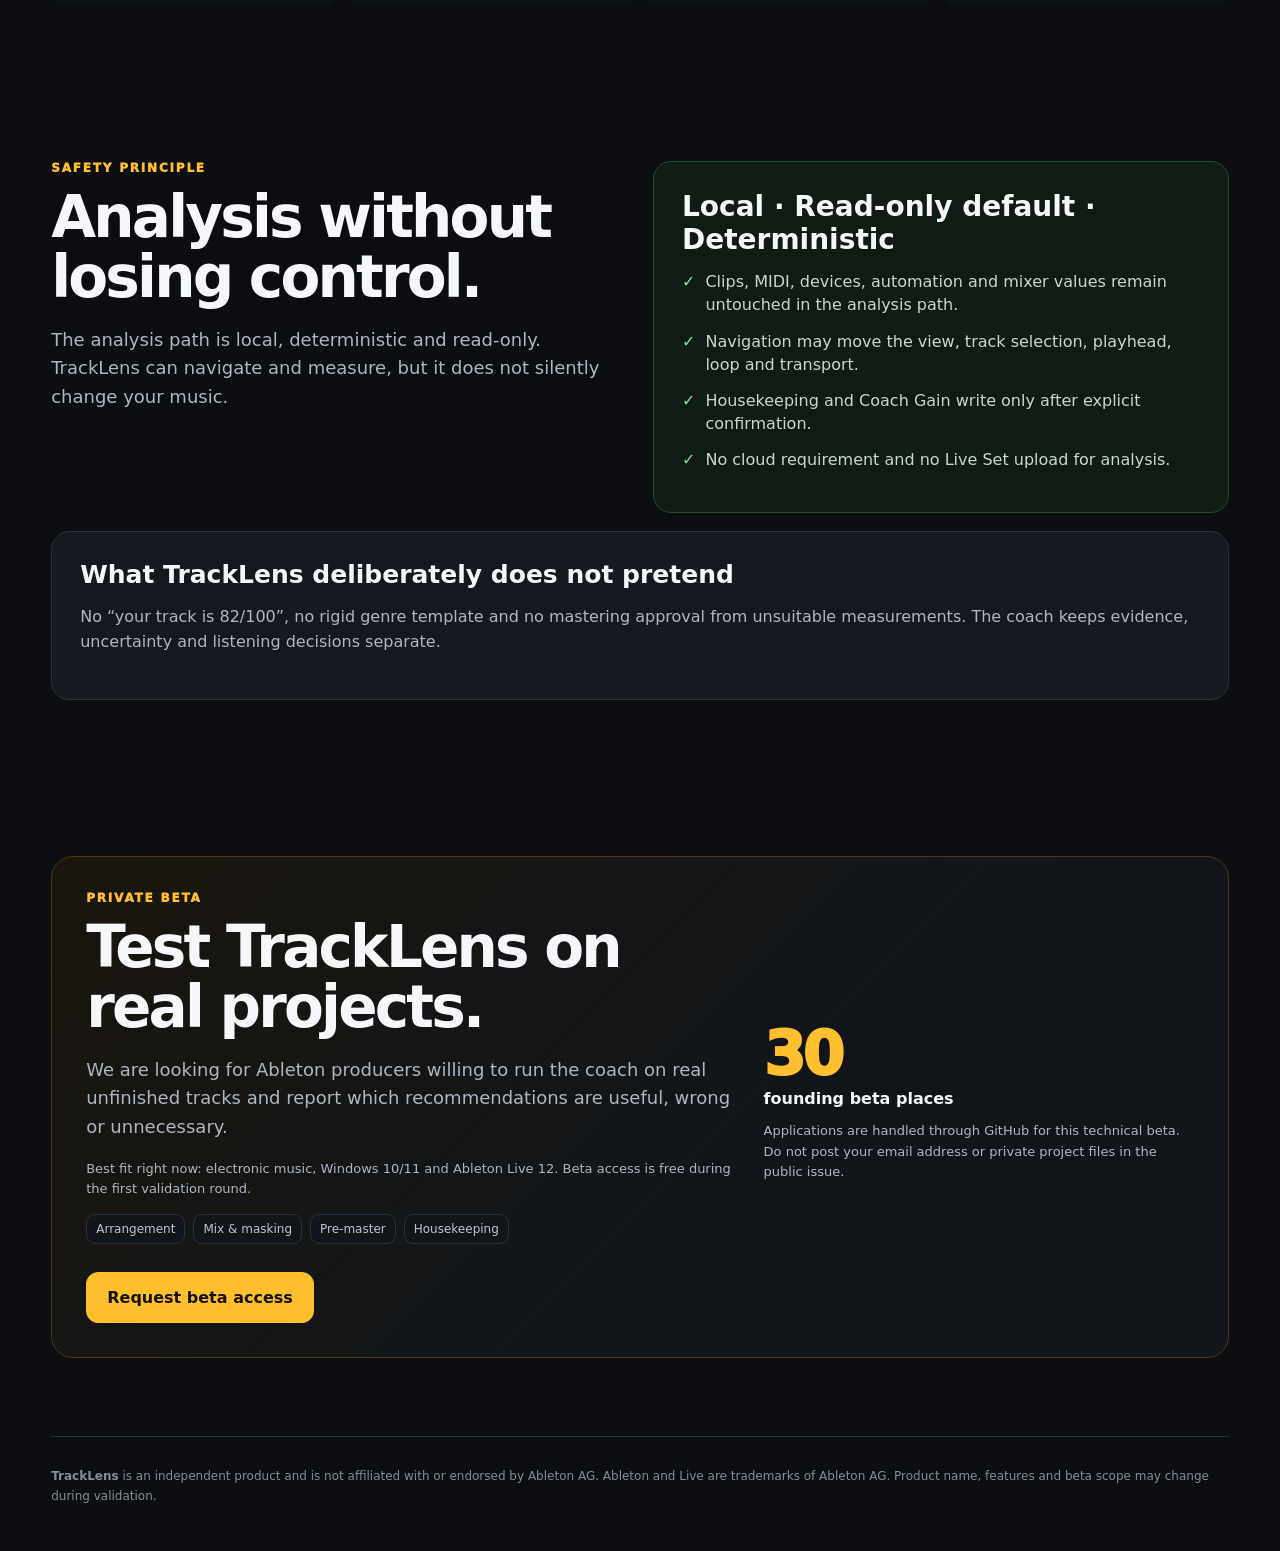
==== commit 64421a65: "Update homepage with current TrackLens screenshots" ====
--- a/index.html
+++ b/index.html
@@ -1,22 +1,222 @@
 <!doctype html>
 <html lang="de">
 <head>
-<meta charset="utf-8"><meta name="viewport" content="width=device-width,initial-scale=1">
+<meta charset="utf-8">
+<meta name="viewport" content="width=device-width,initial-scale=1">
 <title>TrackLens — Ableton Arrangement Coach</title>
-<meta name="description" content="TrackLens analysiert Ableton-Live-Arrangements lokal und priorisiert konkrete Hörentscheidungen zu Dramaturgie, Mix, Frequenzraum und Pre-Master.">
+<meta name="description" content="TrackLens analysiert dein Ableton-Live-Arrangement lokal und priorisiert konkrete Hörentscheidungen zu Dramaturgie, Mix, Frequenzraum und Pre-Master.">
 <meta name="theme-color" content="#0b0d10">
-<style>
-:root{--bg:#0b0d10;--panel:#12161b;--panel2:#171c22;--text:#f5f7fa;--muted:#aeb6c2;--line:#2a313a;--line2:#37404b;--accent:#ffbf2f;--green:#76e69b}*{box-sizing:border-box}html{scroll-behavior:smooth}body{margin:0;font-family:Inter,ui-sans-serif,system-ui,-apple-system,Segoe UI,Roboto,Arial,sans-serif;background:radial-gradient(900px 560px at 72% -12%,rgba(116,81,24,.28),transparent 64%),radial-gradient(700px 520px at -10% 38%,rgba(24,47,71,.16),transparent 67%),var(--bg);color:var(--text)}a{color:inherit;text-decoration:none}button{font:inherit}img{display:block;max-width:100%}.wrap{width:min(1180px,92vw);margin:auto}nav{display:flex;align-items:center;justify-content:space-between;gap:18px;padding:24px 0}.brand{display:flex;align-items:center;gap:9px;font-size:22px;font-weight:950;letter-spacing:-.035em}.beta{font-size:10px;color:#1b1305;background:var(--accent);padding:4px 7px;border-radius:999px;letter-spacing:.04em}.navright{display:flex;align-items:center;gap:10px}.lang{display:flex;padding:3px;border:1px solid var(--line);border-radius:10px;background:#11151a}.lang button{border:0;background:transparent;color:#919aa6;font-weight:850;font-size:12px;padding:7px 9px;border-radius:7px;cursor:pointer}.lang button.active{background:#262c34;color:#fff}.navcta,.cta{display:inline-flex;align-items:center;justify-content:center;border-radius:12px;font-weight:850}.navcta{padding:10px 14px;border:1px solid var(--line2);background:#15191f}.hero{padding:44px 0 48px}.heroCopy{text-align:center;max-width:920px;margin:auto}.eyebrow,.kicker{color:var(--accent);font-size:12px;font-weight:950;letter-spacing:.15em;text-transform:uppercase}h1{font-size:clamp(48px,7vw,86px);line-height:.96;letter-spacing:-.06em;margin:16px auto 18px;max-width:980px}.lead{font-size:20px;line-height:1.58;color:var(--muted);max-width:800px;margin:0 auto}.actions{display:flex;gap:12px;flex-wrap:wrap;justify-content:center;margin-top:28px}.cta{padding:15px 20px;background:var(--accent);color:#171109;border:1px solid var(--accent)}.cta.secondary{background:#15191f;color:var(--text);border-color:var(--line2)}.trust{display:flex;gap:9px;flex-wrap:wrap;justify-content:center;margin-top:24px}.pill{border:1px solid var(--line);background:#11151a;color:#c7ced7;border-radius:999px;padding:7px 10px;font-size:12px}.shot,.productShot{background:#11151a;border:1px solid #303741;border-radius:18px;padding:9px;box-shadow:0 24px 70px rgba(0,0,0,.35)}.heroShot{margin:42px auto 0;max-width:1040px}.shot img,.productShot img{border-radius:11px;width:100%}.caption{color:#8f99a5;font-size:12px;line-height:1.5;margin:10px 5px 2px}section{padding:76px 0}.sectionHead{max-width:780px}h2{font-size:clamp(34px,4.6vw,58px);letter-spacing:-.048em;line-height:1.04;margin:12px 0 15px}.sub{color:var(--muted);font-size:18px;max-width:760px;line-height:1.58}.grid3{display:grid;grid-template-columns:repeat(3,1fr);gap:16px;margin-top:34px}.card{background:linear-gradient(180deg,#171b21,#11151a);border:1px solid var(--line);border-radius:16px;padding:24px}.num{font-size:12px;color:var(--accent);font-weight:950;letter-spacing:.1em}.card h3{font-size:22px;margin:13px 0 8px}.card p,.feature p{color:var(--muted);line-height:1.58;margin:0}.feature{display:grid;grid-template-columns:.9fr 1.1fr;gap:48px;align-items:center}.feature.reverse{grid-template-columns:1.1fr .9fr}.feature.reverse .copy{order:2}.feature.reverse .productShot{order:1}.feature h3{font-size:clamp(30px,3.8vw,46px);letter-spacing:-.04em;line-height:1.05;margin:12px 0 14px}.points{display:grid;gap:10px;margin-top:20px}.point{display:flex;gap:11px;align-items:flex-start;color:#d7dde5;line-height:1.48}.point b{color:var(--accent)}.coach{margin-top:22px;padding:17px;border:1px solid #56451d;background:linear-gradient(135deg,#1b160d,#11151a);border-radius:15px}.coach span{display:block;color:var(--muted);font-size:14px;line-height:1.5;margin-top:5px}.flow{display:grid;grid-template-columns:repeat(4,1fr);gap:12px;margin-top:32px}.step{padding:20px;border-top:2px solid #39414c;background:rgba(17,21,26,.58);border-radius:0 0 12px 12px}.step strong{display:block;margin-bottom:7px}.step span{color:var(--muted);font-size:14px;line-height:1.48}.safe{display:grid;grid-template-columns:1fr 1fr;gap:26px}.safeBox{background:#101b14;border:1px solid #244c31;border-radius:18px;padding:28px}.safeBox h3{font-size:27px;margin:0 0 14px}.check{display:flex;gap:10px;margin:13px 0;color:#c9d8ce;line-height:1.45}.check b{color:var(--green)}.limit{margin-top:18px;background:#15191f;border:1px solid var(--line);border-radius:18px;padding:24px}.limit p{color:var(--muted);line-height:1.55}.betaBox{background:linear-gradient(135deg,#19150d,#11151a 62%);border:1px solid #4a3914;border-radius:22px;padding:34px;display:grid;grid-template-columns:1.2fr .8fr;gap:32px;align-items:center}.slots{font-size:60px;font-weight:950;letter-spacing:-.05em;color:var(--accent)}.muted{color:var(--muted)}.small{font-size:13px;line-height:1.55}.badges{display:flex;gap:8px;flex-wrap:wrap;margin-top:15px}.badge{border:1px solid var(--line);padding:7px 9px;border-radius:9px;color:#bdc5ce;background:#11151a;font-size:12px}footer{border-top:1px solid var(--line);padding:30px 0 44px;color:#848d99;font-size:12px;line-height:1.65}@media(max-width:900px){.feature,.feature.reverse,.safe,.betaBox{grid-template-columns:1fr}.feature.reverse .copy,.feature.reverse .productShot{order:initial}.grid3{grid-template-columns:1fr}.flow{grid-template-columns:1fr 1fr}}@media(max-width:580px){.flow{grid-template-columns:1fr}.navcta{display:none}h1{font-size:48px}.brand{font-size:19px}.beta{display:none}section{padding:58px 0}}
-</style>
-</head><body><div class="wrap">
-<nav><div class="brand">TrackLens <span class="beta">PRIVATE BETA</span></div><div class="navright"><div class="lang"><button id="de" onclick="setLang('de')">DE</button><button id="en" onclick="setLang('en')">EN</button></div><a class="navcta" href="#beta" data-de="Beta-Zugang" data-en="Beta access">Beta-Zugang</a></div></nav>
-<header class="hero"><div class="heroCopy"><div class="eyebrow" data-de="Producer-Coaching für Ableton Live" data-en="Producer coaching for Ableton Live">Producer-Coaching für Ableton Live</div><h1 data-de="Hör die Stellen, die deinen Track wirklich weiterbringen." data-en="Hear the places that actually move your track forward.">Hör die Stellen, die deinen Track wirklich weiterbringen.</h1><p class="lead" data-de="TrackLens analysiert Arrangement, relative Pegel und Frequenzbelegung lokal und priorisiert daraus konkrete Hörentscheidungen — mit A/B-Ideen und direktem Sprung zur relevanten Stelle in Ableton." data-en="TrackLens analyzes arrangement, relative levels and frequency occupancy locally, then prioritizes concrete listening decisions — with A/B ideas and direct navigation to the relevant place in Ableton.">TrackLens analysiert Arrangement, relative Pegel und Frequenzbelegung lokal und priorisiert daraus konkrete Hörentscheidungen — mit A/B-Ideen und direktem Sprung zur relevanten Stelle in Ableton.</p><div class="actions"><a class="cta" href="#beta" data-de="Private Beta anfragen" data-en="Request private beta">Private Beta anfragen</a><a class="cta secondary" href="#product" data-de="Produkt ansehen" data-en="See the product">Produkt ansehen</a></div><div class="trust"><span class="pill" data-de="● Lokal analysiert" data-en="● Local analysis">● Lokal analysiert</span><span class="pill" data-de="Read-only im Analysepfad" data-en="Read-only analysis path">Read-only im Analysepfad</span><span class="pill" data-de="Kein Projekt-Upload" data-en="No project upload">Kein Projekt-Upload</span><span class="pill">Windows · Ableton Live 12</span></div></div><figure class="shot heroShot"><img src="assets/overview.webp" alt="TrackLens Producer overview"><figcaption class="caption" data-de="Producer-Übersicht: zuerst die wichtigsten Hörentscheidungen statt Analyse-Rohdaten." data-en="Producer overview: the most important listening decisions come before raw analysis data.">Producer-Übersicht: zuerst die wichtigsten Hörentscheidungen statt Analyse-Rohdaten.</figcaption></figure></header>
-<section id="product"><div class="sectionHead"><div class="kicker" data-de="Was der Coach anders macht" data-en="What the coach does differently">Was der Coach anders macht</div><h2 data-de="Nicht mehr Daten. Bessere Entscheidungen." data-en="Not more data. Better decisions.">Nicht mehr Daten. Bessere Entscheidungen.</h2><p class="sub" data-de="TrackLens versucht nicht, deinen Track automatisch zu verbessern. Der Coach sammelt lokale Evidenz und verdichtet sie zu wenigen Fragen, die du mit deinen Ohren entscheidest." data-en="TrackLens does not try to automatically improve your track. It gathers local evidence and turns it into a small number of questions that you decide with your ears.">TrackLens versucht nicht, deinen Track automatisch zu verbessern. Der Coach sammelt lokale Evidenz und verdichtet sie zu wenigen Fragen, die du mit deinen Ohren entscheidest.</p></div><div class="grid3"><article class="card"><div class="num">01 — PRIORISIEREN</div><h3 data-de="Was ist jetzt wichtig?" data-en="What matters now?">Was ist jetzt wichtig?</h3><p data-de="Mix, Vordergrund und Dramaturgie werden gemeinsam priorisiert. Technische Rohdaten bleiben im Detail-Tab." data-en="Mix, foreground and dramaturgy are prioritized together. Technical raw data stays in Details.">Mix, Vordergrund und Dramaturgie werden gemeinsam priorisiert. Technische Rohdaten bleiben im Detail-Tab.</p></article><article class="card"><div class="num">02 — HÖREN</div><h3 data-de="Konkretes Hörziel statt Regel." data-en="A listening goal, not a rule.">Konkretes Hörziel statt Regel.</h3><p data-de="Relevante Tipps erklären Warum, Hörziel und eine reversible A/B-Variante." data-en="Relevant tips explain why, what to listen for and a reversible A/B variation.">Relevante Tipps erklären Warum, Hörziel und eine reversible A/B-Variante.</p></article><article class="card"><div class="num">03 — ENTSCHEIDEN</div><h3 data-de="Du bleibst Producer." data-en="You stay the producer.">Du bleibst Producer.</h3><p data-de="Keine Qualitätsnote und keine automatische Musikänderung. TrackLens zeigt Optionen — du entscheidest." data-en="No quality score and no automatic music changes. TrackLens shows options — you decide.">Keine Qualitätsnote und keine automatische Musikänderung. TrackLens zeigt Optionen — du entscheidest.</p></article></div></section>
-<section><div class="feature"><div class="copy"><div class="kicker" data-de="Arrangement & Dramaturgie" data-en="Arrangement & dramaturgy">Arrangement & Dramaturgie</div><h3 data-de="Sieh den Spannungsbogen als Song — nicht als Liste von Clips." data-en="See the tension arc as a song — not a list of clips.">Sieh den Spannungsbogen als Song — nicht als Liste von Clips.</h3><p data-de="Der Coach erkennt Makrophasen aus dem tatsächlichen Arrangement, hält kleine Layerwechsel als Mikrovariationen fest und legt Energieverlauf und Genre-Profil daneben. Notes- und Review-Spuren sind keine Phasen-Wahrheit." data-en="The coach detects macro phases from the actual arrangement, keeps smaller layer changes as micro-variations and places energy flow and genre profile next to them. Notes and review tracks are not phase truth.">Der Coach erkennt Makrophasen aus dem tatsächlichen Arrangement, hält kleine Layerwechsel als Mikrovariationen fest und legt Energieverlauf und Genre-Profil daneben. Notes- und Review-Spuren sind keine Phasen-Wahrheit.</p><div class="points"><div class="point"><b>✓</b><span data-de="Makrophasen, Energie und Mikrovariationen auf einen Blick" data-en="Macro phases, energy and micro-variations at a glance">Makrophasen, Energie und Mikrovariationen auf einen Blick</span></div><div class="point"><b>✓</b><span data-de="Genre-Profil als Referenz mit Toleranzen — nicht als starre Regel" data-en="Genre profile as a tolerant reference — not a rigid rule">Genre-Profil als Referenz mit Toleranzen — nicht als starre Regel</span></div><div class="point"><b>✓</b><span data-de="Nur hörrelevante Übergänge werden als Entscheidung hochgezogen" data-en="Only listening-relevant transitions are promoted to decisions">Nur hörrelevante Übergänge werden als Entscheidung hochgezogen</span></div></div></div><figure class="productShot"><img src="assets/arrangement.webp" alt="TrackLens arrangement view"></figure></div></section>
-<section><div class="feature reverse"><div class="copy"><div class="kicker" data-de="Mix & Frequenzraum" data-en="Mix & frequency space">Mix & Frequenzraum</div><h3 data-de="Masking nicht nur sehen — als Hörentscheidung formulieren." data-en="Turn masking into a listening decision, not just a graph.">Masking nicht nur sehen — als Hörentscheidung formulieren.</h3><p data-de="Relative Pegel- und Spektrummessungen werden pro Songphase ausgewertet. Wenn zwei Elemente konkurrieren, zeigt TrackLens die konkrete Stelle und fragt, welcher Track dort führen soll." data-en="Relative level and spectrum measurements are evaluated per song phase. When two elements compete, TrackLens shows the exact place and asks which track should lead there.">Relative Pegel- und Spektrummessungen werden pro Songphase ausgewertet. Wenn zwei Elemente konkurrieren, zeigt TrackLens die konkrete Stelle und fragt, welcher Track dort führen soll.</p><div class="points"><div class="point"><b>✓</b><span data-de="Frequenzbelegung pro Abschnitt statt einer statischen Kurve" data-en="Frequency occupancy per section instead of one static curve">Frequenzbelegung pro Abschnitt statt einer statischen Kurve</span></div><div class="point"><b>✓</b><span data-de="Konflikte an konkrete Tracks und Zeitbereiche gebunden" data-en="Conflicts tied to concrete tracks and time ranges">Konflikte an konkrete Tracks und Zeitbereiche gebunden</span></div><div class="point"><b>✓</b><span data-de="Anhören, A/B starten und direkt in Ableton springen" data-en="Listen, start A/B and jump directly into Ableton">Anhören, A/B starten und direkt in Ableton springen</span></div></div><div class="coach"><strong data-de="Beispiel-Coaching" data-en="Coaching example">Beispiel-Coaching</strong><span data-de="Trilian mid und Trilian sub konkurrieren bei 90–250 Hz. Entscheide, welcher Track in dieser Phase die Führung haben soll." data-en="Trilian mid and Trilian sub compete at 90–250 Hz. Decide which track should lead in this phase.">Trilian mid und Trilian sub konkurrieren bei 90–250 Hz. Entscheide, welcher Track in dieser Phase die Führung haben soll.</span></div></div><figure class="productShot"><img src="assets/mix.webp" alt="TrackLens mix and frequency view"></figure></div></section>
-<section><div class="feature"><div class="copy"><div class="kicker" data-de="Pre-Master & Export-Check" data-en="Pre-master & export check">Pre-Master & Export-Check</div><h3 data-de="Vor dem Export wissen, was du noch bewusst prüfen solltest." data-en="Know what you still need to consciously check before export.">Vor dem Export wissen, was du noch bewusst prüfen solltest.</h3><p data-de="TrackLens nutzt relative Live-Messungen für einen hörbasierten Pre-Master-Check. Es behauptet bewusst nicht, LUFS, True Peak oder Release-Readiness zu messen, wenn dafür kein echter Mastering-Meter vorhanden ist." data-en="TrackLens uses relative Live measurements for a listening-based pre-master check. It deliberately does not claim LUFS, True Peak or release readiness without a proper mastering meter.">TrackLens nutzt relative Live-Messungen für einen hörbasierten Pre-Master-Check. Es behauptet bewusst nicht, LUFS, True Peak oder Release-Readiness zu messen, wenn dafür kein echter Mastering-Meter vorhanden ist.</p><div class="points"><div class="point"><b>✓</b><span data-de="Relative Peak-Präsenz und FX-/Bus-Kandidaten" data-en="Relative peak presence and FX/bus candidates">Relative Peak-Präsenz und FX-/Bus-Kandidaten</span></div><div class="point"><b>✓</b><span data-de="Limiter-, Mono-/Low-End- und Referenz-Checks als Hörliste" data-en="Limiter, mono/low-end and reference checks as a listening list">Limiter-, Mono-/Low-End- und Referenz-Checks als Hörliste</span></div><div class="point"><b>✓</b><span data-de="Keine falsche LUFS- oder True-Peak-Freigabe" data-en="No fake LUFS or True-Peak approval">Keine falsche LUFS- oder True-Peak-Freigabe</span></div></div></div><figure class="productShot"><img src="assets/premaster.webp" alt="TrackLens pre-master view"></figure></div></section>
-<section id="how"><div class="sectionHead"><div class="kicker">Workflow</div><h2 data-de="Vom Live Set zur nächsten Hörentscheidung." data-en="From the Live Set to the next listening decision.">Vom Live Set zur nächsten Hörentscheidung.</h2></div><div class="flow"><div class="step"><strong data-de="1. Arrangement prüfen" data-en="1. Review arrangement">1. Arrangement prüfen</strong><span data-de="Clips, Rollen, Phasengrenzen und strukturelle Veränderungen lokal lesen." data-en="Read clips, roles, phase boundaries and structural changes locally.">Clips, Rollen, Phasengrenzen und strukturelle Veränderungen lokal lesen.</span></div><div class="step"><strong data-de="2. Pegel + Spektrum messen" data-en="2. Measure level + spectrum">2. Pegel + Spektrum messen</strong><span data-de="Relevanten Songbereich abspielen und reale relative Trackdaten erfassen." data-en="Play the relevant song range and capture real relative track data.">Relevanten Songbereich abspielen und reale relative Trackdaten erfassen.</span></div><div class="step"><strong data-de="3. Prioritäten hören" data-en="3. Hear priorities">3. Prioritäten hören</strong><span data-de="Die wichtigsten Mix-, Fokus- und Dramaturgie-Fragen zuerst prüfen." data-en="Review the most important mix, focus and dramaturgy questions first.">Die wichtigsten Mix-, Fokus- und Dramaturgie-Fragen zuerst prüfen.</span></div><div class="step"><strong data-de="4. A/B in Ableton" data-en="4. A/B in Ableton">4. A/B in Ableton</strong><span data-de="Zur Stelle springen, vergleichen und nur bewusst bestätigte Änderungen anwenden." data-en="Jump to the exact place, compare and only apply changes you explicitly confirm.">Zur Stelle springen, vergleichen und nur bewusst bestätigte Änderungen anwenden.</span></div></div></section>
-<section><div class="safe"><div><div class="kicker" data-de="Sicherheitsprinzip" data-en="Safety principle">Sicherheitsprinzip</div><h2 data-de="Analyse ohne Kontrollverlust." data-en="Analysis without losing control.">Analyse ohne Kontrollverlust.</h2><p class="sub" data-de="Der Analysepfad ist lokal, deterministisch und read-only. TrackLens navigiert und misst, aber verändert nicht stillschweigend deine Musik." data-en="The analysis path is local, deterministic and read-only. TrackLens can navigate and measure, but does not silently change your music.">Der Analysepfad ist lokal, deterministisch und read-only. TrackLens navigiert und misst, aber verändert nicht stillschweigend deine Musik.</p></div><div class="safeBox"><h3>Local · Read-only default · Deterministic</h3><div class="check"><b>✓</b><span data-de="Clips, MIDI, Devices, Automation und Mixerwerte bleiben im Analysepfad unangetastet." data-en="Clips, MIDI, devices, automation and mixer values remain untouched in the analysis path.">Clips, MIDI, Devices, Automation und Mixerwerte bleiben im Analysepfad unangetastet.</span></div><div class="check"><b>✓</b><span data-de="Navigation darf Ansicht, Track-Auswahl, Playhead, Loop und Transport bewegen." data-en="Navigation may move view, track selection, playhead, loop and transport.">Navigation darf Ansicht, Track-Auswahl, Playhead, Loop und Transport bewegen.</span></div><div class="check"><b>✓</b><span data-de="Housekeeping und Coach Gain schreiben nur nach expliziter Bestätigung." data-en="Housekeeping and Coach Gain write only after explicit confirmation.">Housekeeping und Coach Gain schreiben nur nach expliziter Bestätigung.</span></div><div class="check"><b>✓</b><span data-de="Keine Cloud-Pflicht und kein Upload des Live Sets für die Analyse." data-en="No cloud requirement and no Live Set upload for analysis.">Keine Cloud-Pflicht und kein Upload des Live Sets für die Analyse.</span></div></div></div><div class="limit"><strong data-de="Was TrackLens bewusst nicht vorgibt" data-en="What TrackLens deliberately does not pretend">Was TrackLens bewusst nicht vorgibt</strong><p data-de="Kein ‚dein Track ist 82/100‘, keine starre Genre-Schablone und keine Mastering-Freigabe aus ungeeigneten Messwerten. Evidenz, Unsicherheit und Hörentscheidungen bleiben getrennt." data-en="No ‘your track is 82/100’, no rigid genre template and no mastering approval from unsuitable measurements. Evidence, uncertainty and listening decisions stay separate.">Kein ‚dein Track ist 82/100‘, keine starre Genre-Schablone und keine Mastering-Freigabe aus ungeeigneten Messwerten. Evidenz, Unsicherheit und Hörentscheidungen bleiben getrennt.</p></div></section>
-<section id="beta"><div class="betaBox"><div><div class="kicker">Private Beta</div><h2 data-de="Teste TrackLens mit echten Projekten." data-en="Test TrackLens on real projects.">Teste TrackLens mit echten Projekten.</h2><p class="sub" data-de="Gesucht sind Ableton-Produzent:innen, die den Coach an realen unfertigen Tracks testen und melden, welche Empfehlungen hilfreich, falsch oder unnötig sind." data-en="We are looking for Ableton producers willing to run the coach on real unfinished tracks and report which recommendations are useful, wrong or unnecessary.">Gesucht sind Ableton-Produzent:innen, die den Coach an realen unfertigen Tracks testen und melden, welche Empfehlungen hilfreich, falsch oder unnötig sind.</p><p class="muted small" data-de="Aktuell am besten geeignet: elektronische Musik, Windows 10/11 und Ableton Live 12. Der Beta-Zugang ist während der ersten Validierungsrunde kostenlos." data-en="Best fit right now: electronic music, Windows 10/11 and Ableton Live 12. Beta access is free during the first validation round.">Aktuell am besten geeignet: elektronische Musik, Windows 10/11 und Ableton Live 12. Der Beta-Zugang ist während der ersten Validierungsrunde kostenlos.</p><div class="badges"><span class="badge">Arrangement</span><span class="badge">Mix & Masking</span><span class="badge">Pre-Master</span><span class="badge">Housekeeping</span></div><div class="actions" style="justify-content:flex-start"><a class="cta" href="https://github.com/beatcode/blank-app/issues/new?template=beta-access.yml" data-de="Beta-Zugang anfragen" data-en="Request beta access">Beta-Zugang anfragen</a></div></div><div><div class="slots">30</div><strong data-de="Founding-Beta-Plätze" data-en="founding beta places">Founding-Beta-Plätze</strong><p class="muted small" data-de="Anfragen laufen in dieser technischen Beta über GitHub. Bitte keine E-Mail-Adresse oder privaten Projektdateien in das öffentliche Issue schreiben." data-en="Applications are handled through GitHub for this technical beta. Do not post your email address or private project files in the public issue.">Anfragen laufen in dieser technischen Beta über GitHub. Bitte keine E-Mail-Adresse oder privaten Projektdateien in das öffentliche Issue schreiben.</p></div></div></section>
-<footer><strong>TrackLens</strong> <span data-de="ist ein unabhängiges Produkt und weder mit Ableton AG verbunden noch von Ableton AG unterstützt. Ableton und Live sind Marken der Ableton AG. Produktname, Funktionen und Beta-Umfang können sich während der Validierung ändern." data-en="is an independent product and is not affiliated with or endorsed by Ableton AG. Ableton and Live are trademarks of Ableton AG. Product name, features and beta scope may change during validation.">ist ein unabhängiges Produkt und weder mit Ableton AG verbunden noch von Ableton AG unterstützt. Ableton und Live sind Marken der Ableton AG. Produktname, Funktionen und Beta-Umfang können sich während der Validierung ändern.</span></footer></div>
-<script>function setLang(l){document.documentElement.lang=l;document.querySelectorAll('[data-'+l+']').forEach(e=>e.textContent=e.getAttribute('data-'+l));document.getElementById('de').classList.toggle('active',l==='de');document.getElementById('en').classList.toggle('active',l==='en');try{localStorage.setItem('tracklens-lang',l)}catch(e){}}let L='de';try{let s=localStorage.getItem('tracklens-lang');L=(s==='de'||s==='en')?s:((navigator.language||'de').toLowerCase().startsWith('de')?'de':'en')}catch(e){}setLang(L)</script></body></html>+<meta property="og:title" content="TrackLens — Ableton Arrangement Coach">
+<meta property="og:description" content="Lokaler Producer-Coach für Arrangement, Mix & Frequenzraum in Ableton Live.">
+<meta property="og:type" content="website">
+<link rel="stylesheet" href="assets/site.css?v=2">
+</head>
+<body>
+<div class="wrap">
+<nav>
+  <div class="brand">TrackLens <span class="beta" data-i18n="privateBeta">PRIVATE BETA</span></div>
+  <div class="navright">
+    <div class="lang" aria-label="Language">
+      <button id="lang-de" type="button" onclick="setLang('de')">DE</button>
+      <button id="lang-en" type="button" onclick="setLang('en')">EN</button>
+    </div>
+    <a class="navcta" href="#beta" data-i18n="navCta">Beta-Zugang</a>
+  </div>
+</nav>
+
+<header class="hero">
+  <div class="heroCopy">
+    <div class="eyebrow" data-i18n="eyebrow">Producer-Coaching für Ableton Live</div>
+    <h1 data-i18n="heroTitle">Hör die Stellen, die deinen Track wirklich weiterbringen.</h1>
+    <p class="lead" data-i18n="heroLead">TrackLens analysiert Arrangement, relative Pegel und Frequenzbelegung lokal und priorisiert daraus konkrete Hörentscheidungen — mit A/B-Ideen und direktem Sprung zur relevanten Stelle in Ableton.</p>
+    <div class="actions">
+      <a class="cta" href="#beta" data-i18n="heroCta">Private Beta anfragen</a>
+      <a class="cta secondary" href="#product" data-i18n="seeProduct">Produkt ansehen</a>
+    </div>
+    <div class="trust">
+      <span class="pill" data-i18n="trustLocal">● Lokal analysiert</span>
+      <span class="pill" data-i18n="trustRead">Read-only im Analysepfad</span>
+      <span class="pill" data-i18n="trustNoUpload">Kein Projekt-Upload</span>
+      <span class="pill" data-i18n="trustWin">Windows Beta · Ableton Live 12</span>
+    </div>
+  </div>
+  <figure class="heroShot">
+    <img src="assets/overview.webp" alt="TrackLens Producer-Übersicht mit drei priorisierten Entscheidungen" loading="eager">
+    <figcaption class="caption" data-i18n="overviewCaption">Producer-Übersicht: statt Analyse-Rohdaten zuerst die drei wichtigsten Hörentscheidungen.</figcaption>
+  </figure>
+</header>
+
+<section id="product">
+  <div class="sectionHead">
+    <div class="section-kicker" data-i18n="promiseKicker">Was der Coach anders macht</div>
+    <h2 data-i18n="promiseTitle">Nicht mehr Daten. Bessere Entscheidungen.</h2>
+    <p class="sub" data-i18n="promiseSub">TrackLens versucht nicht, deinen Track automatisch „zu verbessern“. Der Coach sammelt lokale Evidenz und verdichtet sie zu wenigen Fragen, die du mit deinen Ohren entscheidest.</p>
+  </div>
+  <div class="grid3">
+    <article class="card">
+      <div class="num" data-i18n="card1Num">01 — PRIORISIEREN</div>
+      <h3 data-i18n="card1Title">Was ist jetzt wichtig?</h3>
+      <p data-i18n="card1Text">Mix, Vordergrund und Dramaturgie werden gemeinsam priorisiert. Technische Rohdaten bleiben im Detail-Tab.</p>
+    </article>
+    <article class="card">
+      <div class="num" data-i18n="card2Num">02 — HÖREN</div>
+      <h3 data-i18n="card2Title">Konkretes Hörziel statt Regel.</h3>
+      <p data-i18n="card2Text">Jeder relevante Tipp erklärt warum er auftaucht, worauf du hören sollst und welche reversible A/B-Variante du testen kannst.</p>
+    </article>
+    <article class="card">
+      <div class="num" data-i18n="card3Num">03 — ENTSCHEIDEN</div>
+      <h3 data-i18n="card3Title">Du bleibst Producer.</h3>
+      <p data-i18n="card3Text">Keine Qualitätsnote und keine automatische Musikänderung. TrackLens zeigt Optionen — du entscheidest, ob der Kontrast, Fokus oder Mix wirklich besser wird.</p>
+    </article>
+  </div>
+</section>
+
+<section>
+  <div class="feature">
+    <div class="featureCopy">
+      <div class="section-kicker" data-i18n="arrKicker">Arrangement & Dramaturgie</div>
+      <h3 data-i18n="arrTitle">Sieh den Spannungsbogen als Song — nicht als Liste von Clips.</h3>
+      <p data-i18n="arrText">Der Coach erkennt Makrophasen aus dem tatsächlichen Arrangement, hält kleine Layerwechsel als Mikrovariationen fest und legt Energieverlauf und Genre-Profil daneben. Notes- und Review-Spuren sind keine Phasen-Wahrheit.</p>
+      <div class="points">
+        <div class="point"><b>✓</b><span data-i18n="arrP1">Makrophasen, Energie und Mikrovariationen auf einen Blick</span></div>
+        <div class="point"><b>✓</b><span data-i18n="arrP2">Genre-Profil als Referenz mit Toleranzen — nicht als starre Regel</span></div>
+        <div class="point"><b>✓</b><span data-i18n="arrP3">Nur hörrelevante Übergänge werden als Entscheidung hochgezogen</span></div>
+      </div>
+    </div>
+    <figure class="productShot">
+      <img src="assets/arrangement.webp" alt="TrackLens Arrangement-Ansicht mit Energieverlauf, Makrophasen und Genre-Profil" loading="lazy">
+    </figure>
+  </div>
+</section>
+
+<section>
+  <div class="feature reverse">
+    <div class="featureCopy">
+      <div class="section-kicker" data-i18n="mixKicker">Mix & Frequenzraum</div>
+      <h3 data-i18n="mixTitle">Masking nicht nur sehen — als Hörentscheidung formulieren.</h3>
+      <p data-i18n="mixText">Relative Pegel- und Spektrummessungen werden pro Songphase ausgewertet. Wenn zwei Elemente im relevanten Bereich konkurrieren, zeigt TrackLens die konkrete Stelle und fragt, welcher Track dort führen soll.</p>
+      <div class="points">
+        <div class="point"><b>✓</b><span data-i18n="mixP1">Frequenzbelegung pro Abschnitt statt einer einzigen statischen Kurve</span></div>
+        <div class="point"><b>✓</b><span data-i18n="mixP2">Konflikte werden an konkrete Tracks und Zeitbereiche gebunden</span></div>
+        <div class="point"><b>✓</b><span data-i18n="mixP3">Anhören, A/B starten und direkt in Ableton springen</span></div>
+      </div>
+      <div class="coachStrip">
+        <strong data-i18n="coachExampleTitle">Beispiel-Coaching</strong>
+        <span data-i18n="coachExampleText">„Trilian mid und Trilian sub konkurrieren bei 90–250 Hz. Entscheide, welcher Track in dieser Phase die Führung haben soll.“</span>
+      </div>
+    </div>
+    <div class="productStack">
+      <figure class="productShot">
+        <img src="assets/mix-decisions.webp" alt="TrackLens Mix-Entscheidung mit konkretem Hörziel und A/B-Aktion" loading="lazy">
+        <figcaption class="caption" data-i18n="mixDecisionCaption">Mix-Entscheidung: konkreter Konflikt, Hörziel und A/B-Aktion an derselben Stelle.</figcaption>
+      </figure>
+      <figure class="productShot">
+        <img src="assets/mix.webp" alt="TrackLens Frequenz-Freiraum nach Songabschnitt" loading="lazy">
+        <figcaption class="caption" data-i18n="mixSpaceCaption">Frequenz-Freiraum: Belegung und Masking pro Songphase statt nur als globale Kurve.</figcaption>
+      </figure>
+    </div>
+  </div>
+</section>
+
+<section>
+  <div class="feature">
+    <div class="featureCopy">
+      <div class="section-kicker" data-i18n="preKicker">Pre-Master & Export-Check</div>
+      <h3 data-i18n="preTitle">Vor dem Export wissen, was du noch bewusst prüfen solltest.</h3>
+      <p data-i18n="preText">TrackLens nutzt seine relativen Live-Messungen für einen hörbasierten Pre-Master-Check. Es behauptet bewusst nicht, LUFS, True Peak oder Release-Readiness zu messen, wenn dafür kein echter Mastering-Meter vorhanden ist.</p>
+      <div class="points">
+        <div class="point"><b>✓</b><span data-i18n="preP1">Auffällige relative Peak-Präsenz und FX-/Bus-Kandidaten</span></div>
+        <div class="point"><b>✓</b><span data-i18n="preP2">Limiter-, Mono-/Low-End- und Referenz-Checks als Hörliste</span></div>
+        <div class="point"><b>✓</b><span data-i18n="preP3">Keine falsche LUFS- oder True-Peak-Freigabe</span></div>
+      </div>
+    </div>
+    <figure class="productShot">
+      <img src="assets/premaster.webp" alt="TrackLens Pre-Master-Ansicht mit priorisierten Export-Checks" loading="lazy">
+    </figure>
+  </div>
+</section>
+
+<section>
+  <div class="feature reverse">
+    <div class="featureCopy">
+      <div class="section-kicker" data-i18n="houseKicker">Housekeeping & Naming</div>
+      <h3 data-i18n="houseTitle">Ordnung schaffen, ohne dass der Coach einfach umbenennt.</h3>
+      <p data-i18n="houseText">TrackLens schlägt konsistente Track- und Clipnamen aus Rollen, Gruppen und Arrangement-Kontext vor. Die Vorschläge bleiben editierbar und werden erst nach deiner Auswahl geschrieben.</p>
+      <div class="points">
+        <div class="point"><b>✓</b><span data-i18n="houseP1">Tracknamen als klare Rollen sichtbar machen</span></div>
+        <div class="point"><b>✓</b><span data-i18n="houseP2">Clipnamen optional an Track und Abschnitt koppeln</span></div>
+        <div class="point"><b>✓</b><span data-i18n="houseP3">Auswahl prüfen, anwenden und letzte Umbenennung rückgängig machen</span></div>
+      </div>
+    </div>
+    <figure class="productShot">
+      <img src="assets/housekeeping.webp" alt="TrackLens Housekeeping und Naming mit editierbaren Track- und Clipnamen" loading="lazy">
+      <figcaption class="caption" data-i18n="houseCaption">Vorschau zuerst: Track- und Clipnamen werden nur nach expliziter Auswahl geändert.</figcaption>
+    </figure>
+  </div>
+</section>
+
+<section id="how">
+  <div class="sectionHead">
+    <div class="section-kicker" data-i18n="workflowKicker">Workflow</div>
+    <h2 data-i18n="workflowTitle">Vom Live Set zur nächsten Hörentscheidung.</h2>
+  </div>
+  <div class="workflow">
+    <div class="step"><strong data-i18n="step1Title">1. Arrangement prüfen</strong><span data-i18n="step1Text">Clips, Rollen, Phasengrenzen und strukturelle Veränderungen lokal lesen.</span></div>
+    <div class="step"><strong data-i18n="step2Title">2. Pegel + Spektrum messen</strong><span data-i18n="step2Text">Den relevanten Songbereich abspielen und reale relative Trackdaten erfassen.</span></div>
+    <div class="step"><strong data-i18n="step3Title">3. Prioritäten hören</strong><span data-i18n="step3Text">Die wichtigsten Mix-, Fokus- und Dramaturgie-Fragen zuerst prüfen.</span></div>
+    <div class="step"><strong data-i18n="step4Title">4. A/B in Ableton</strong><span data-i18n="step4Text">Zur Stelle springen, vergleichen und nur bewusst bestätigte Änderungen anwenden.</span></div>
+  </div>
+</section>
+
+<section>
+  <div class="safe">
+    <div>
+      <div class="section-kicker" data-i18n="safeKicker">Sicherheitsprinzip</div>
+      <h2 data-i18n="safeTitle">Analyse ohne Kontrollverlust.</h2>
+      <p class="sub" data-i18n="safeSub">Der Analysepfad ist lokal, deterministisch und read-only. TrackLens navigiert und misst, aber verändert nicht stillschweigend deine Musik.</p>
+    </div>
+    <div class="safeBox">
+      <h3 data-i18n="safeBoxTitle">Local · Read-only default · Deterministic</h3>
+      <div class="check"><b>✓</b><span data-i18n="safe1">Clips, MIDI, Devices, Automation und Mixerwerte bleiben im Analysepfad unangetastet.</span></div>
+      <div class="check"><b>✓</b><span data-i18n="safe2">Navigation darf Ansicht, Track-Auswahl, Playhead, Loop und Transport bewegen.</span></div>
+      <div class="check"><b>✓</b><span data-i18n="safe3">Housekeeping und Coach Gain schreiben nur nach expliziter Bestätigung.</span></div>
+      <div class="check"><b>✓</b><span data-i18n="safe4">Keine Cloud-Pflicht und kein Upload des Live Sets für die Analyse.</span></div>
+    </div>
+  </div>
+  <div class="limitBox" style="margin-top:18px">
+    <h3 data-i18n="limitsTitle">Was TrackLens bewusst nicht vorgibt</h3>
+    <p data-i18n="limitsText">Kein „dein Track ist 82/100“, keine starre Genre-Schablone und keine Mastering-Freigabe aus ungeeigneten Messwerten. Der Coach markiert Evidenz, Unsicherheit und Hörentscheidungen getrennt.</p>
+  </div>
+</section>
+
+<section id="beta">
+  <div class="betaBox">
+    <div>
+      <div class="section-kicker" data-i18n="betaKicker">Private Beta</div>
+      <h2 data-i18n="betaTitle">Teste TrackLens mit echten Projekten.</h2>
+      <p class="sub" data-i18n="betaSub">Gesucht sind Ableton-Produzent:innen, die den Coach an realen unfertigen Tracks testen und melden, welche Empfehlungen hilfreich, falsch oder unnötig sind.</p>
+      <p class="muted small" data-i18n="betaFit">Aktuell am besten geeignet: elektronische Musik, Windows 10/11 und Ableton Live 12. Der Beta-Zugang ist während der ersten Validierungsrunde kostenlos.</p>
+      <div class="badgeRow">
+        <span class="badge" data-i18n="badge1">Arrangement</span>
+        <span class="badge" data-i18n="badge2">Mix & Masking</span>
+        <span class="badge" data-i18n="badge3">Pre-Master</span>
+        <span class="badge" data-i18n="badge4">Housekeeping</span>
+      </div>
+      <div class="actions" style="justify-content:flex-start">
+        <a class="cta" href="https://github.com/beatcode/blank-app/issues/new?template=beta-access.yml" data-i18n="betaCta">Beta-Zugang anfragen</a>
+      </div>
+    </div>
+    <div>
+      <div class="slots">30</div>
+      <strong data-i18n="places">Founding-Beta-Plätze</strong>
+      <p class="muted small" data-i18n="betaNote">Anfragen laufen in dieser technischen Beta über GitHub. Bitte keine E-Mail-Adresse oder privaten Projektdateien in das öffentliche Issue schreiben.</p>
+    </div>
+  </div>
+</section>
+
+<footer data-i18n="footer"><strong>TrackLens</strong> ist ein unabhängiges Produkt und weder mit Ableton AG verbunden noch von Ableton AG unterstützt. Ableton und Live sind Marken der Ableton AG. Produktname, Funktionen und Beta-Umfang können sich während der Validierung ändern.</footer>
+</div>
+
+<script src="assets/site.js?v=2"></script>
+</body>
+</html>
--- a/assets/site.css
+++ b/assets/site.css
@@ -0,0 +1,100 @@
+:root{
+  --bg:#0b0d10;--panel:#12161b;--panel2:#171c22;--text:#f5f7fa;--muted:#aeb6c2;
+  --line:#2a313a;--line2:#363f4a;--accent:#ffbf2f;--accent2:#d49516;--green:#76e69b;
+  --blue:#8fc4ff;--red:#ef7d88;--shadow:0 32px 90px rgba(0,0,0,.38)
+}
+*{box-sizing:border-box}
+html{scroll-behavior:smooth}
+body{
+  margin:0;font-family:Inter,ui-sans-serif,system-ui,-apple-system,Segoe UI,Roboto,Arial,sans-serif;
+  background:
+    radial-gradient(900px 560px at 72% -12%,rgba(116,81,24,.28),transparent 64%),
+    radial-gradient(700px 520px at -10% 38%,rgba(24,47,71,.16),transparent 67%),
+    var(--bg);
+  color:var(--text)
+}
+a{color:inherit;text-decoration:none}
+button{font:inherit}
+img{display:block;max-width:100%}
+.wrap{width:min(1180px,92vw);margin:auto}
+nav{display:flex;align-items:center;justify-content:space-between;gap:18px;padding:24px 0}
+.brand{display:flex;align-items:center;gap:9px;font-size:22px;font-weight:950;letter-spacing:-.035em}
+.beta{font-size:10px;color:#1b1305;background:var(--accent);padding:4px 7px;border-radius:999px;letter-spacing:.04em}
+.navright{display:flex;align-items:center;gap:10px}
+.lang{display:flex;padding:3px;border:1px solid var(--line);border-radius:10px;background:#11151a}
+.lang button{border:0;background:transparent;color:#919aa6;font-weight:850;font-size:12px;padding:7px 9px;border-radius:7px;cursor:pointer}
+.lang button.active{background:#262c34;color:#fff}
+.navcta,.cta{display:inline-flex;align-items:center;justify-content:center;border-radius:12px;font-weight:850}
+.navcta{padding:10px 14px;border:1px solid var(--line2);background:#15191f}
+.hero{padding:44px 0 48px}
+.heroCopy{text-align:center;max-width:920px;margin:0 auto}
+.eyebrow,.section-kicker{color:var(--accent);font-size:12px;font-weight:950;letter-spacing:.15em;text-transform:uppercase}
+h1{font-size:clamp(48px,7vw,86px);line-height:.96;letter-spacing:-.06em;margin:16px auto 18px;max-width:980px}
+.lead{font-size:20px;line-height:1.58;color:var(--muted);max-width:800px;margin:0 auto}
+.actions{display:flex;gap:12px;flex-wrap:wrap;justify-content:center;margin-top:28px}
+.cta{padding:15px 20px;background:var(--accent);color:#171109;border:1px solid var(--accent)}
+.cta.secondary{background:#15191f;color:var(--text);border-color:var(--line2)}
+.trust{display:flex;gap:9px;flex-wrap:wrap;justify-content:center;margin-top:24px}
+.pill{border:1px solid var(--line);background:#11151a;color:#c7ced7;border-radius:999px;padding:7px 10px;font-size:12px}
+.heroShot{margin:42px auto 0;max-width:1040px;background:#101419;border:1px solid #303741;border-radius:20px;padding:10px;box-shadow:var(--shadow)}
+.heroShot img{border-radius:13px;width:100%}
+.caption{color:#8f99a5;font-size:12px;line-height:1.5;margin:10px 5px 2px}
+section{padding:78px 0}
+.sectionHead{max-width:780px}
+h2{font-size:clamp(34px,4.6vw,58px);letter-spacing:-.048em;line-height:1.04;margin:12px 0 15px}
+.sub{color:var(--muted);font-size:18px;max-width:760px;line-height:1.58}
+.grid3{display:grid;grid-template-columns:repeat(3,1fr);gap:16px;margin-top:34px}
+.card{background:linear-gradient(180deg,#171b21,#11151a);border:1px solid var(--line);border-radius:16px;padding:24px}
+.num{font-size:12px;color:var(--accent);font-weight:950;letter-spacing:.1em}
+.card h3{font-size:22px;margin:13px 0 8px;letter-spacing:-.02em}
+.card p{color:var(--muted);line-height:1.55;margin:0}
+.feature{display:grid;grid-template-columns:.9fr 1.1fr;gap:48px;align-items:center}
+.feature.reverse{grid-template-columns:1.1fr .9fr}
+.feature.reverse .featureCopy{order:2}
+.feature.reverse .productShot{order:1}
+.featureCopy h3{font-size:clamp(30px,3.8vw,46px);letter-spacing:-.04em;line-height:1.05;margin:12px 0 14px}
+.featureCopy p{color:var(--muted);font-size:17px;line-height:1.6}
+.points{display:grid;gap:10px;margin-top:20px}
+.point{display:flex;gap:11px;align-items:flex-start;color:#d7dde5;line-height:1.48}
+.point b{color:var(--accent)}
+.productShot{background:#11151a;border:1px solid #303741;border-radius:18px;padding:9px;box-shadow:0 22px 60px rgba(0,0,0,.3)}
+.productShot img{border-radius:11px;width:100%}
+.productStack{display:grid;gap:14px}
+.productStack .caption{margin:8px 4px 0}
+.coachStrip{margin-top:26px;padding:18px;border:1px solid #56451d;background:linear-gradient(135deg,#1b160d,#11151a);border-radius:15px}
+.coachStrip strong{display:block;margin-bottom:6px}
+.coachStrip span{color:var(--muted);font-size:14px;line-height:1.5}
+.workflow{display:grid;grid-template-columns:repeat(4,1fr);gap:12px;margin-top:32px}
+.step{padding:20px;border-top:2px solid #39414c;background:rgba(17,21,26,.58);border-radius:0 0 12px 12px}
+.step strong{display:block;margin-bottom:7px}
+.step span{color:var(--muted);font-size:14px;line-height:1.48}
+.safe{display:grid;grid-template-columns:1fr 1fr;gap:26px;align-items:stretch}
+.safeBox{background:#101b14;border:1px solid #244c31;border-radius:18px;padding:28px}
+.safeBox h3{font-size:28px;margin:0 0 14px}
+.check{display:flex;gap:10px;margin:13px 0;color:#c9d8ce;line-height:1.45}
+.check b{color:var(--green)}
+.limitBox{background:#15191f;border:1px solid var(--line);border-radius:18px;padding:28px}
+.limitBox h3{font-size:25px;margin:0 0 12px}
+.limitBox p{color:var(--muted);line-height:1.55}
+.betaBox{background:linear-gradient(135deg,#19150d,#11151a 62%);border:1px solid #4a3914;border-radius:22px;padding:34px;display:grid;grid-template-columns:1.2fr .8fr;gap:32px;align-items:center}
+.slots{font-size:60px;font-weight:950;letter-spacing:-.05em;color:var(--accent)}
+.muted{color:var(--muted)}
+.small{font-size:13px;line-height:1.55}
+.badgeRow{display:flex;gap:8px;flex-wrap:wrap;margin-top:15px}
+.badge{border:1px solid var(--line);padding:7px 9px;border-radius:9px;color:#bdc5ce;background:#11151a;font-size:12px}
+footer{border-top:1px solid var(--line);padding:30px 0 44px;color:#848d99;font-size:12px;line-height:1.65}
+@media(max-width:900px){
+  .feature,.feature.reverse,.safe,.betaBox{grid-template-columns:1fr}
+  .feature.reverse .featureCopy,.feature.reverse .productShot{order:initial}
+  .grid3{grid-template-columns:1fr}
+  .workflow{grid-template-columns:1fr 1fr}
+}
+@media(max-width:580px){
+  .workflow{grid-template-columns:1fr}
+  .navcta{display:none}
+  h1{font-size:48px}
+  .brand{font-size:19px}
+  .beta{display:none}
+  .hero{padding-top:28px}
+  section{padding:60px 0}
+}
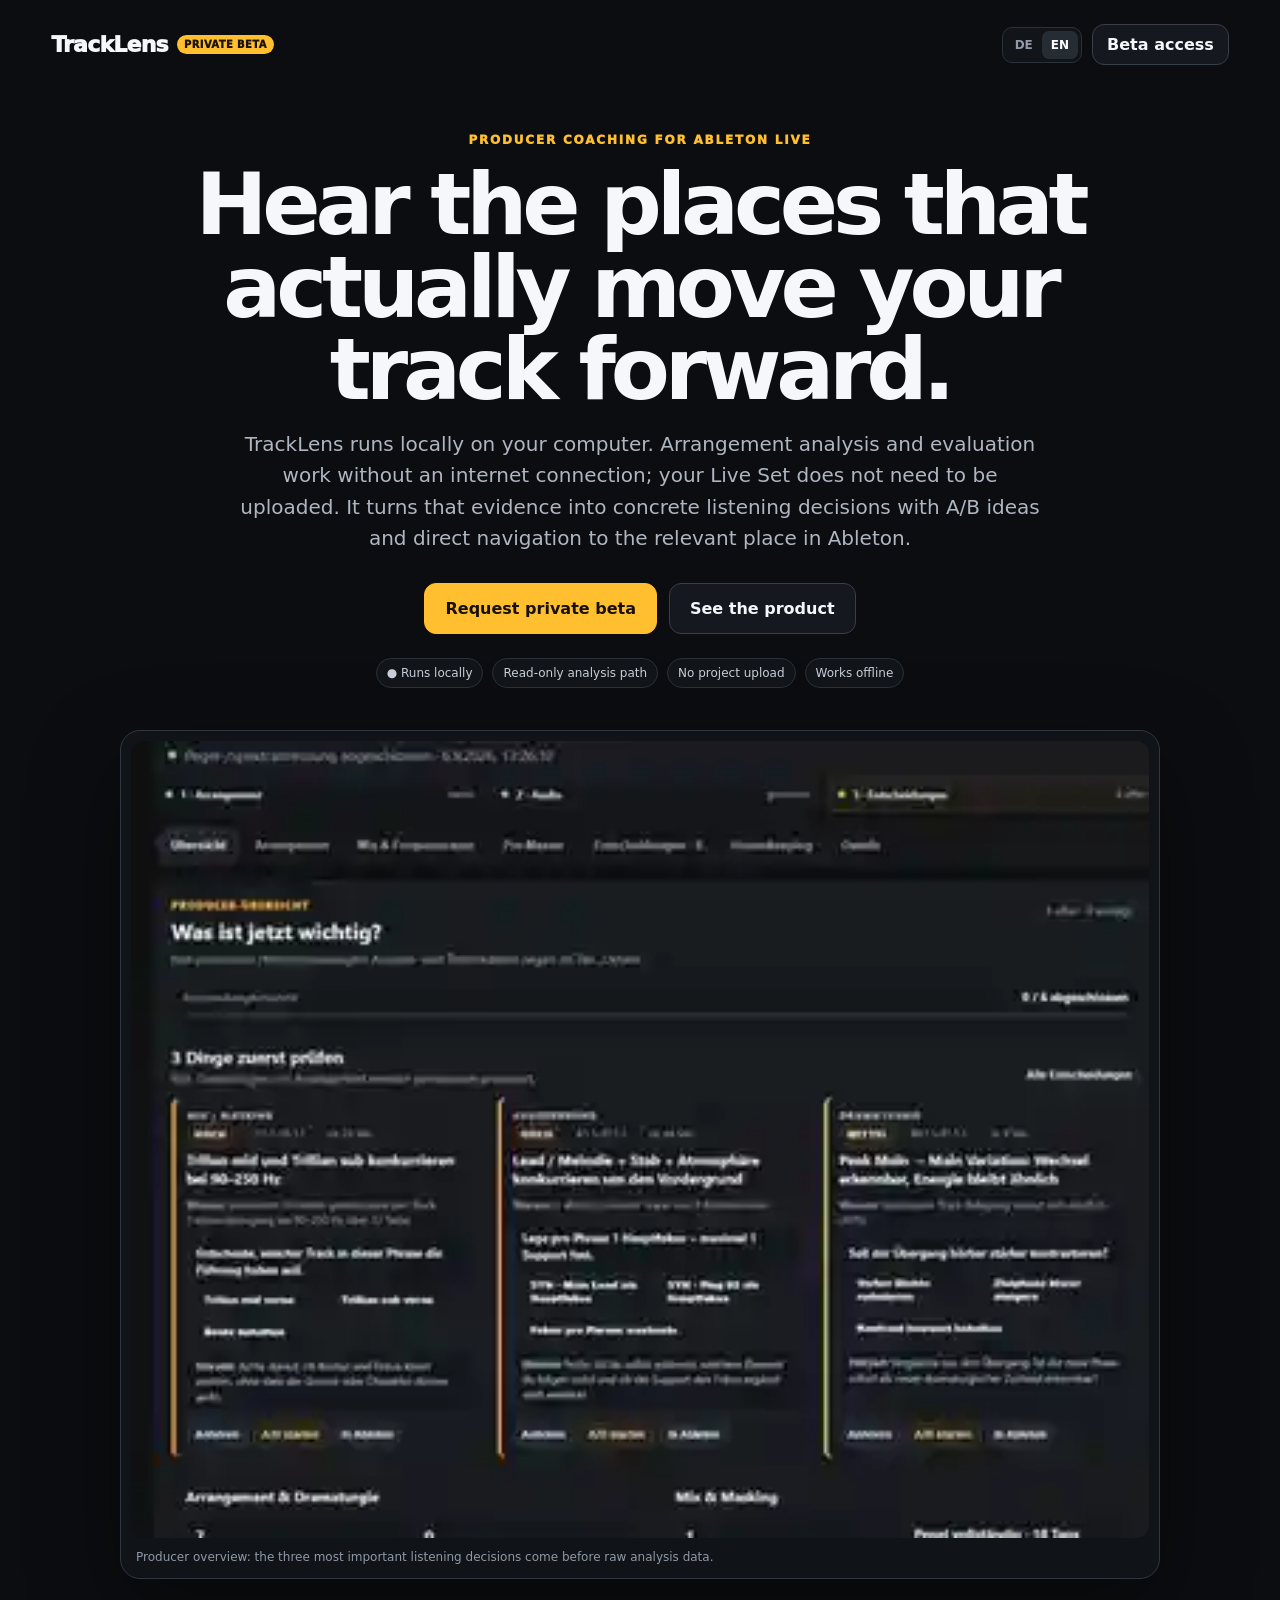
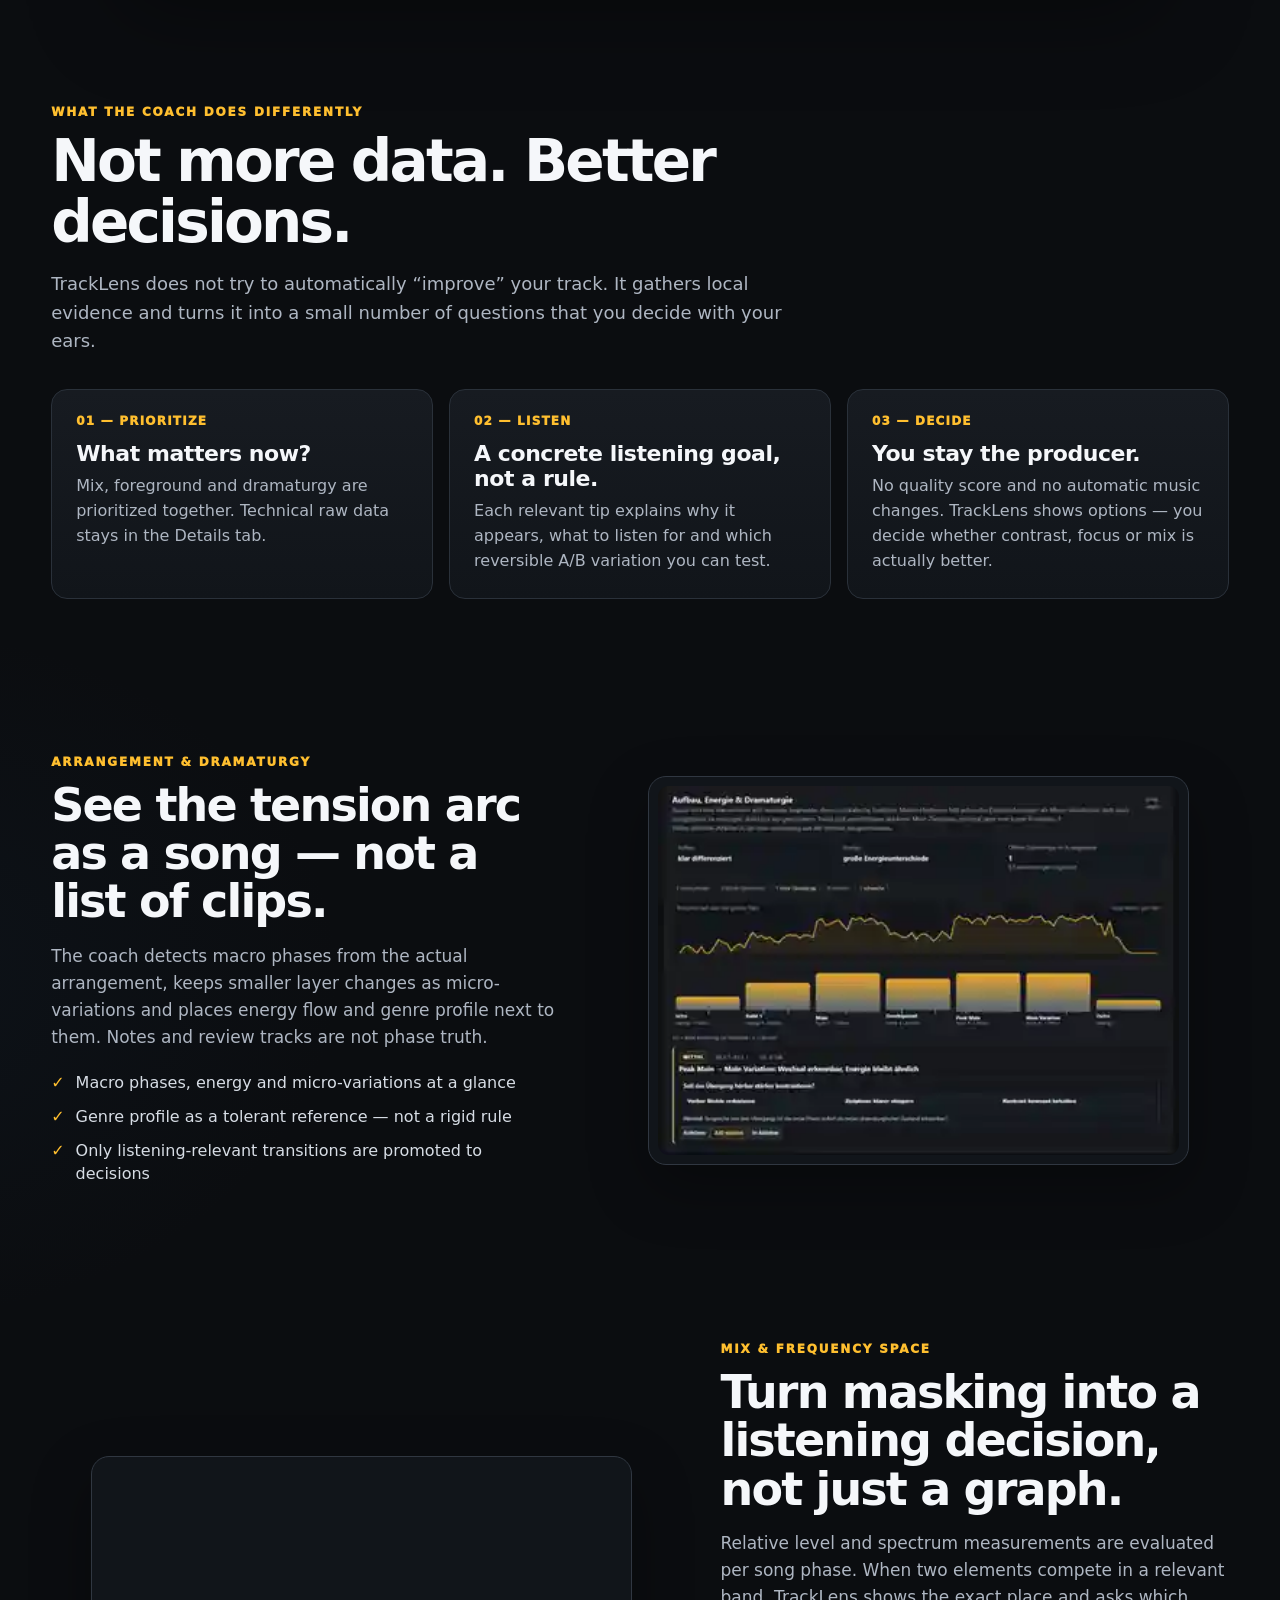
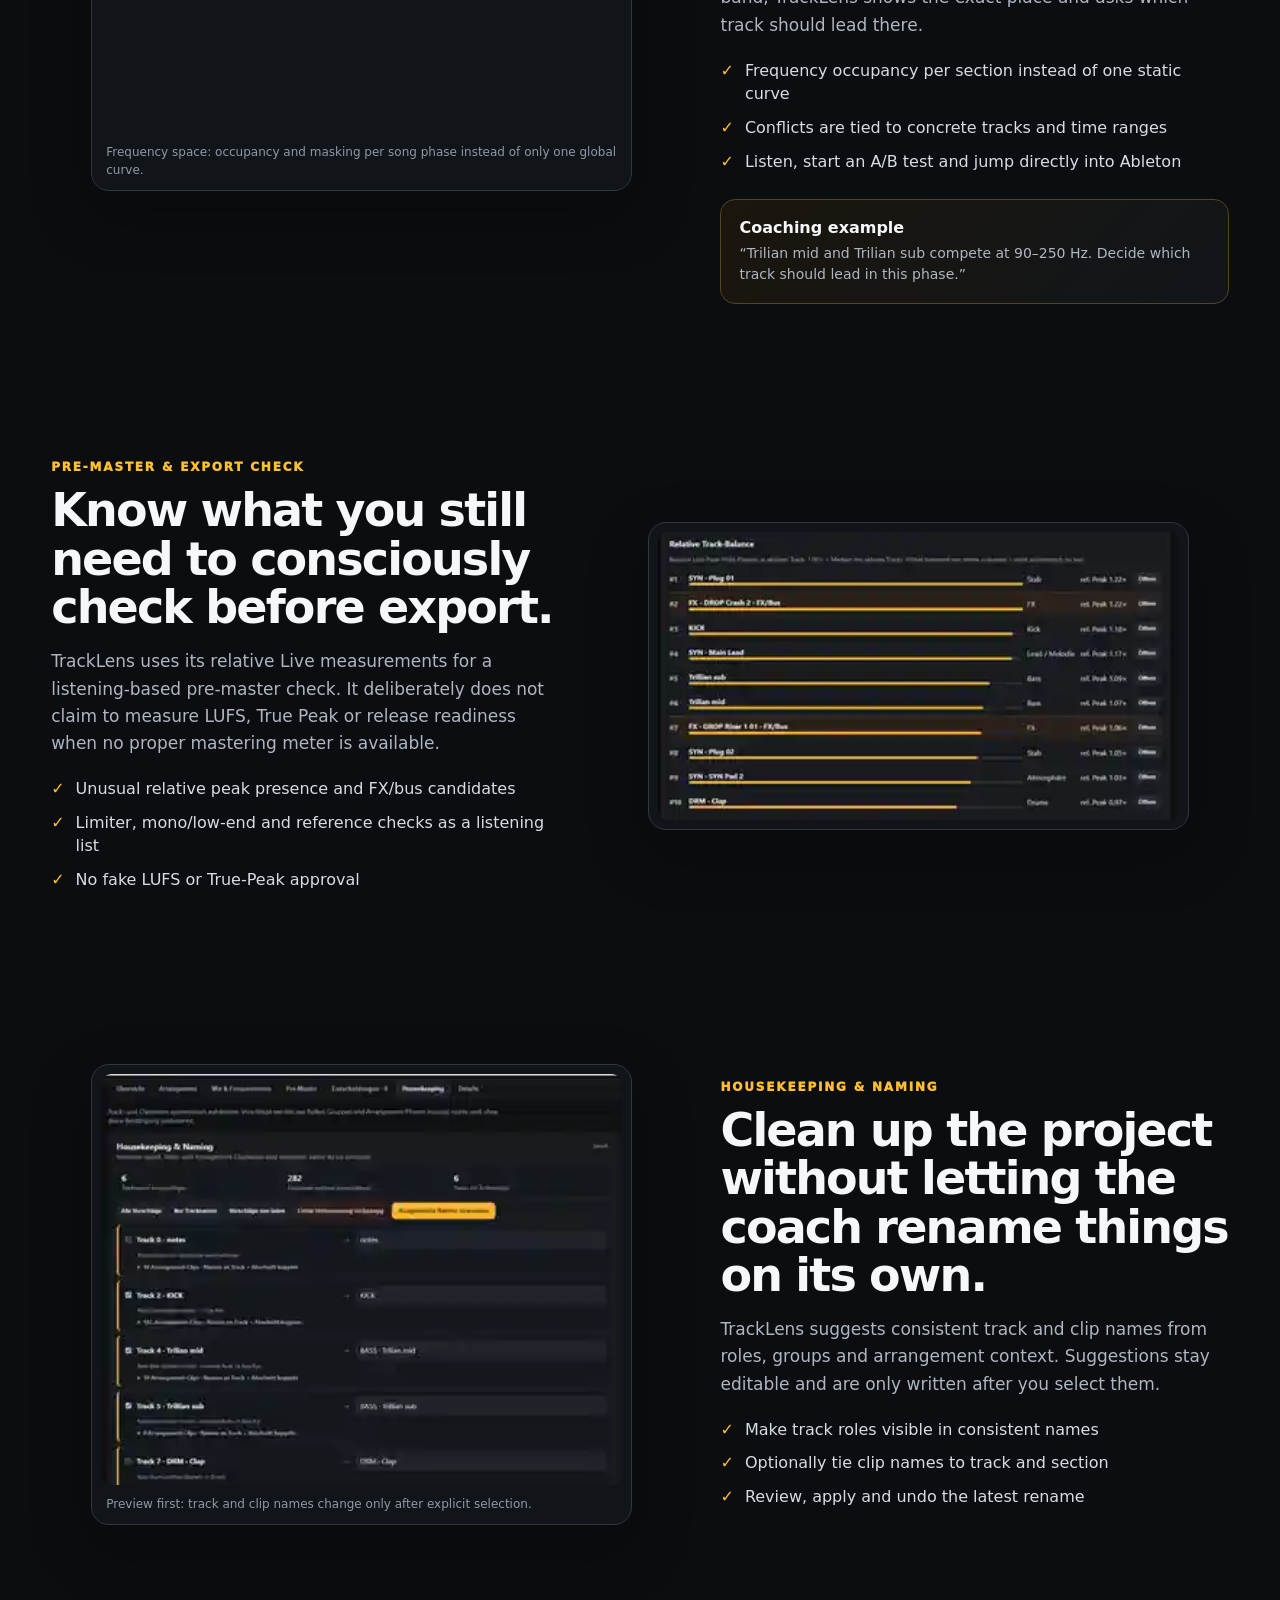
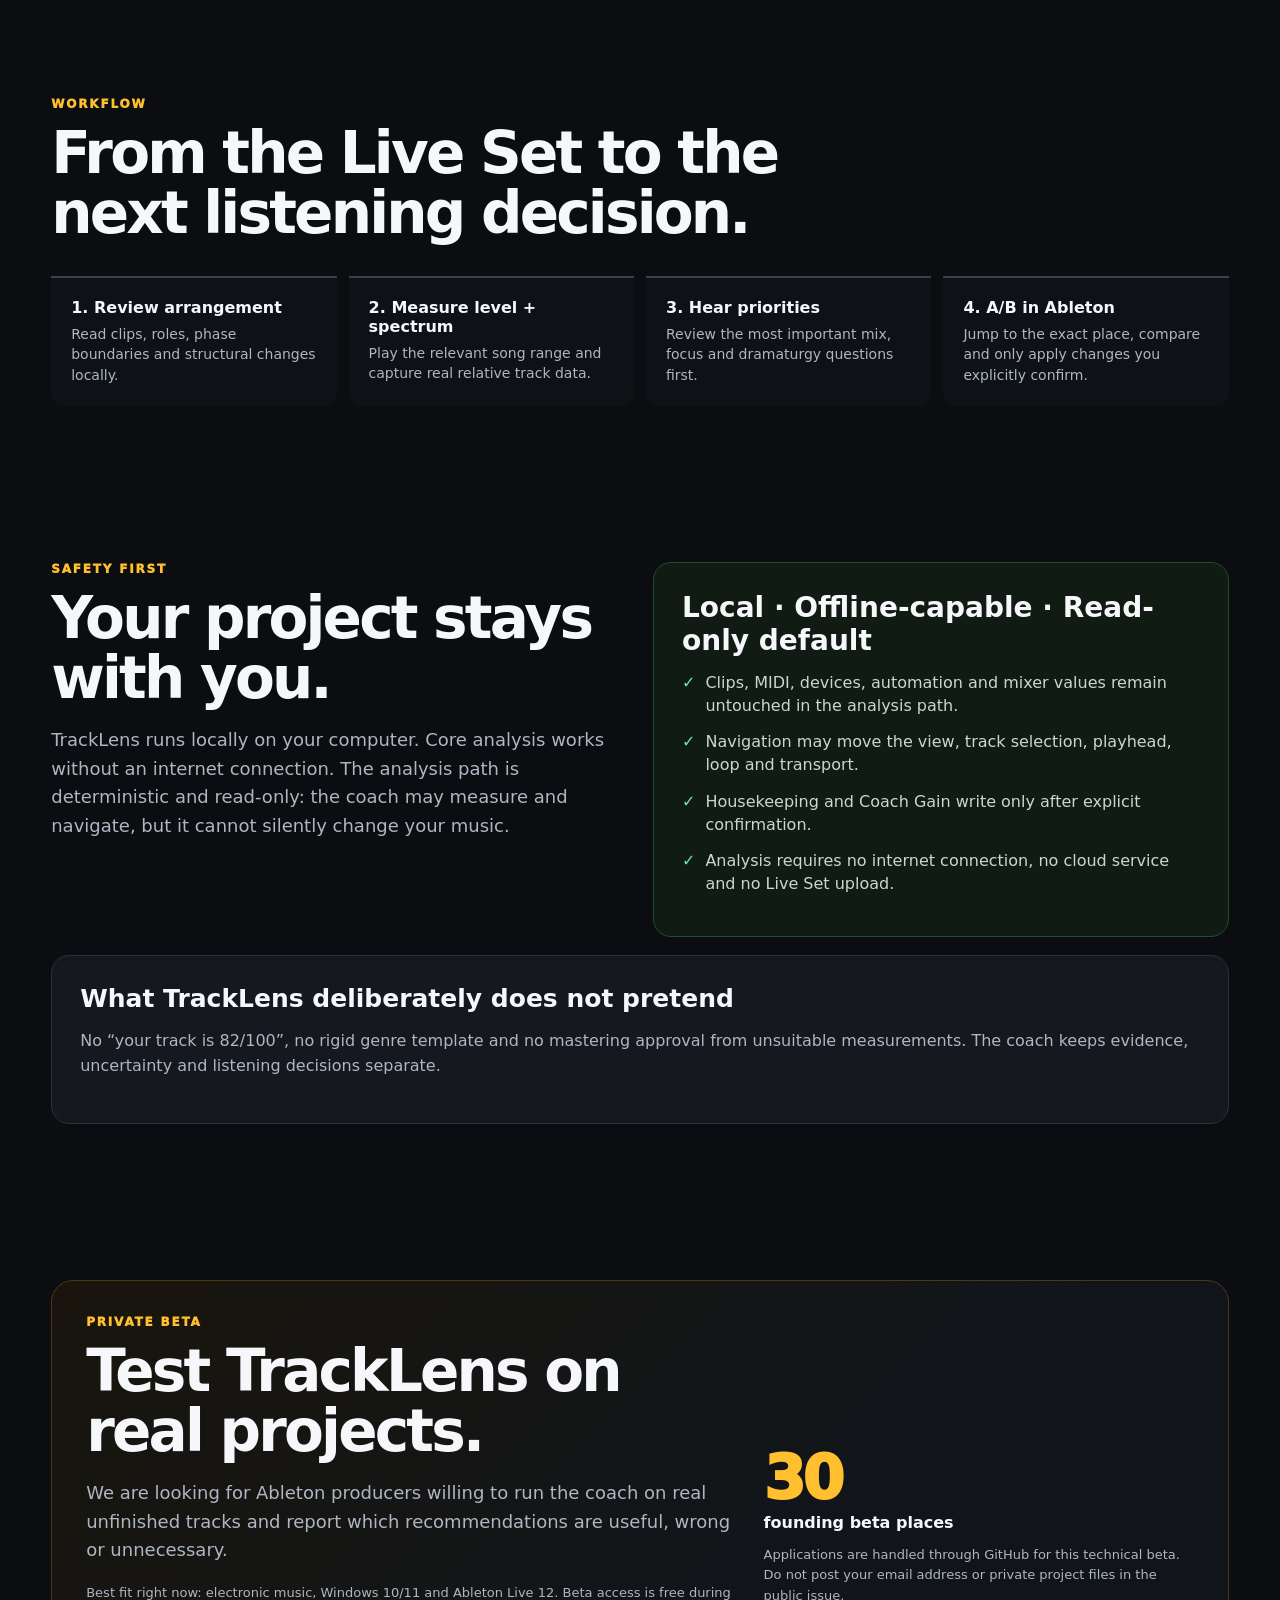
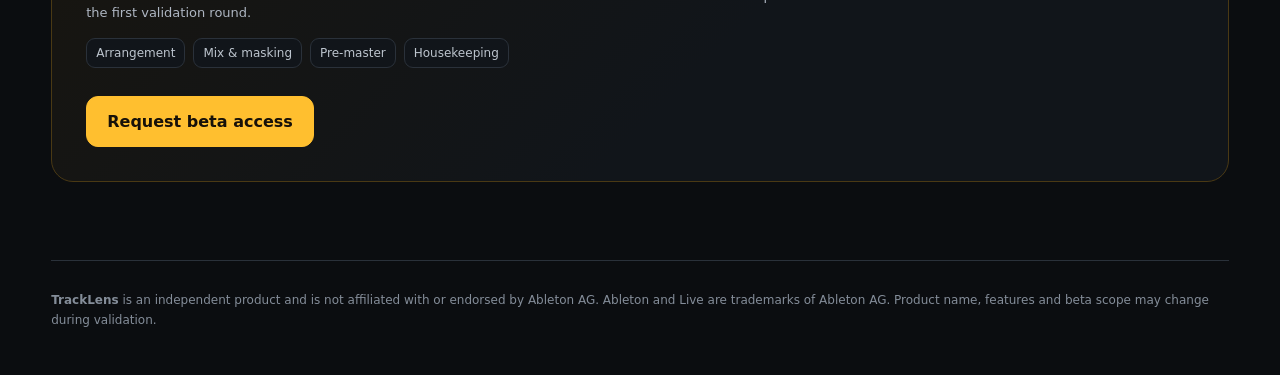
==== commit 2f59e575: "Use final beta screenshots on homepage" ====
--- a/index.html
+++ b/index.html
@@ -4,12 +4,12 @@
 <meta charset="utf-8">
 <meta name="viewport" content="width=device-width,initial-scale=1">
 <title>TrackLens — Ableton Arrangement Coach</title>
-<meta name="description" content="TrackLens analysiert dein Ableton-Live-Arrangement lokal und priorisiert konkrete Hörentscheidungen zu Dramaturgie, Mix, Frequenzraum und Pre-Master.">
+<meta name="description" content="TrackLens arbeitet lokal auf deinem Rechner und priorisiert konkrete Hörentscheidungen für Arrangement, Mix, Frequenzraum und Pre-Master. Die Kernanalyse funktioniert auch ohne Internet.">
 <meta name="theme-color" content="#0b0d10">
 <meta property="og:title" content="TrackLens — Ableton Arrangement Coach">
-<meta property="og:description" content="Lokaler Producer-Coach für Arrangement, Mix & Frequenzraum in Ableton Live.">
+<meta property="og:description" content="Lokaler, offline-fähiger Producer-Coach für Ableton Live. Kein Projekt-Upload, read-only Analysepfad.">
 <meta property="og:type" content="website">
-<link rel="stylesheet" href="assets/site.css?v=2">
+<link rel="stylesheet" href="assets/site.css?v=4">
 </head>
 <body>
 <div class="wrap">
@@ -28,20 +28,20 @@
   <div class="heroCopy">
     <div class="eyebrow" data-i18n="eyebrow">Producer-Coaching für Ableton Live</div>
     <h1 data-i18n="heroTitle">Hör die Stellen, die deinen Track wirklich weiterbringen.</h1>
-    <p class="lead" data-i18n="heroLead">TrackLens analysiert Arrangement, relative Pegel und Frequenzbelegung lokal und priorisiert daraus konkrete Hörentscheidungen — mit A/B-Ideen und direktem Sprung zur relevanten Stelle in Ableton.</p>
+    <p class="lead" data-i18n="heroLead">TrackLens arbeitet lokal auf deinem Rechner. Arrangement-Analyse und Auswertung funktionieren ohne Internetverbindung; dein Live Set muss nicht hochgeladen werden. Daraus entstehen konkrete Hörentscheidungen mit A/B-Ideen und direktem Sprung zur relevanten Stelle in Ableton.</p>
     <div class="actions">
       <a class="cta" href="#beta" data-i18n="heroCta">Private Beta anfragen</a>
       <a class="cta secondary" href="#product" data-i18n="seeProduct">Produkt ansehen</a>
     </div>
     <div class="trust">
-      <span class="pill" data-i18n="trustLocal">● Lokal analysiert</span>
+      <span class="pill" data-i18n="trustLocal">● Lokal auf deinem Rechner</span>
       <span class="pill" data-i18n="trustRead">Read-only im Analysepfad</span>
       <span class="pill" data-i18n="trustNoUpload">Kein Projekt-Upload</span>
-      <span class="pill" data-i18n="trustWin">Windows Beta · Ableton Live 12</span>
+      <span class="pill" data-i18n="trustWin">Offline nutzbar</span>
     </div>
   </div>
   <figure class="heroShot">
-    <img src="assets/overview.webp" alt="TrackLens Producer-Übersicht mit drei priorisierten Entscheidungen" loading="eager">
+    <img src="assets/overview-v4.webp" alt="TrackLens Producer-Übersicht mit drei priorisierten Hörentscheidungen" loading="eager">
     <figcaption class="caption" data-i18n="overviewCaption">Producer-Übersicht: statt Analyse-Rohdaten zuerst die drei wichtigsten Hörentscheidungen.</figcaption>
   </figure>
 </header>
@@ -53,21 +53,9 @@
     <p class="sub" data-i18n="promiseSub">TrackLens versucht nicht, deinen Track automatisch „zu verbessern“. Der Coach sammelt lokale Evidenz und verdichtet sie zu wenigen Fragen, die du mit deinen Ohren entscheidest.</p>
   </div>
   <div class="grid3">
-    <article class="card">
-      <div class="num" data-i18n="card1Num">01 — PRIORISIEREN</div>
-      <h3 data-i18n="card1Title">Was ist jetzt wichtig?</h3>
-      <p data-i18n="card1Text">Mix, Vordergrund und Dramaturgie werden gemeinsam priorisiert. Technische Rohdaten bleiben im Detail-Tab.</p>
-    </article>
-    <article class="card">
-      <div class="num" data-i18n="card2Num">02 — HÖREN</div>
-      <h3 data-i18n="card2Title">Konkretes Hörziel statt Regel.</h3>
-      <p data-i18n="card2Text">Jeder relevante Tipp erklärt warum er auftaucht, worauf du hören sollst und welche reversible A/B-Variante du testen kannst.</p>
-    </article>
-    <article class="card">
-      <div class="num" data-i18n="card3Num">03 — ENTSCHEIDEN</div>
-      <h3 data-i18n="card3Title">Du bleibst Producer.</h3>
-      <p data-i18n="card3Text">Keine Qualitätsnote und keine automatische Musikänderung. TrackLens zeigt Optionen — du entscheidest, ob der Kontrast, Fokus oder Mix wirklich besser wird.</p>
-    </article>
+    <article class="card"><div class="num" data-i18n="card1Num">01 — PRIORISIEREN</div><h3 data-i18n="card1Title">Was ist jetzt wichtig?</h3><p data-i18n="card1Text">Mix, Vordergrund und Dramaturgie werden gemeinsam priorisiert. Technische Rohdaten bleiben im Detail-Tab.</p></article>
+    <article class="card"><div class="num" data-i18n="card2Num">02 — HÖREN</div><h3 data-i18n="card2Title">Konkretes Hörziel statt Regel.</h3><p data-i18n="card2Text">Jeder relevante Tipp erklärt warum er auftaucht, worauf du hören sollst und welche reversible A/B-Variante du testen kannst.</p></article>
+    <article class="card"><div class="num" data-i18n="card3Num">03 — ENTSCHEIDEN</div><h3 data-i18n="card3Title">Du bleibst Producer.</h3><p data-i18n="card3Text">Keine Qualitätsnote und keine automatische Musikänderung. TrackLens zeigt Optionen — du entscheidest, ob der Kontrast, Fokus oder Mix wirklich besser wird.</p></article>
   </div>
 </section>
 
@@ -83,9 +71,7 @@
         <div class="point"><b>✓</b><span data-i18n="arrP3">Nur hörrelevante Übergänge werden als Entscheidung hochgezogen</span></div>
       </div>
     </div>
-    <figure class="productShot">
-      <img src="assets/arrangement.webp" alt="TrackLens Arrangement-Ansicht mit Energieverlauf, Makrophasen und Genre-Profil" loading="lazy">
-    </figure>
+    <figure class="productShot"><img src="assets/arrangement-v4.webp" alt="TrackLens Aufbau, Energie und Dramaturgie mit Energieverlauf, Makrophasen und Hörentscheidung" loading="lazy"></figure>
   </div>
 </section>
 
@@ -100,21 +86,12 @@
         <div class="point"><b>✓</b><span data-i18n="mixP2">Konflikte werden an konkrete Tracks und Zeitbereiche gebunden</span></div>
         <div class="point"><b>✓</b><span data-i18n="mixP3">Anhören, A/B starten und direkt in Ableton springen</span></div>
       </div>
-      <div class="coachStrip">
-        <strong data-i18n="coachExampleTitle">Beispiel-Coaching</strong>
-        <span data-i18n="coachExampleText">„Trilian mid und Trilian sub konkurrieren bei 90–250 Hz. Entscheide, welcher Track in dieser Phase die Führung haben soll.“</span>
-      </div>
+      <div class="coachStrip"><strong data-i18n="coachExampleTitle">Beispiel-Coaching</strong><span data-i18n="coachExampleText">„Trilian mid und Trilian sub konkurrieren bei 90–250 Hz. Entscheide, welcher Track in dieser Phase die Führung haben soll.“</span></div>
     </div>
-    <div class="productStack">
-      <figure class="productShot">
-        <img src="assets/mix-decisions.webp" alt="TrackLens Mix-Entscheidung mit konkretem Hörziel und A/B-Aktion" loading="lazy">
-        <figcaption class="caption" data-i18n="mixDecisionCaption">Mix-Entscheidung: konkreter Konflikt, Hörziel und A/B-Aktion an derselben Stelle.</figcaption>
-      </figure>
-      <figure class="productShot">
-        <img src="assets/mix.webp" alt="TrackLens Frequenz-Freiraum nach Songabschnitt" loading="lazy">
-        <figcaption class="caption" data-i18n="mixSpaceCaption">Frequenz-Freiraum: Belegung und Masking pro Songphase statt nur als globale Kurve.</figcaption>
-      </figure>
-    </div>
+    <figure class="productShot">
+      <img src="assets/mix-v4.webp" alt="TrackLens Frequenz-Freiraum nach Songabschnitt mit Belegung und Masking" loading="lazy">
+      <figcaption class="caption" data-i18n="mixSpaceCaption">Frequenz-Freiraum: Belegung und Masking pro Songphase statt nur als globale Kurve.</figcaption>
+    </figure>
   </div>
 </section>
 
@@ -130,9 +107,7 @@
         <div class="point"><b>✓</b><span data-i18n="preP3">Keine falsche LUFS- oder True-Peak-Freigabe</span></div>
       </div>
     </div>
-    <figure class="productShot">
-      <img src="assets/premaster.webp" alt="TrackLens Pre-Master-Ansicht mit priorisierten Export-Checks" loading="lazy">
-    </figure>
+    <figure class="productShot"><img src="assets/premaster-v4.webp" alt="TrackLens Relative Track-Balance für den Pre-Master- und Export-Check" loading="lazy"></figure>
   </div>
 </section>
 
@@ -149,17 +124,14 @@
       </div>
     </div>
     <figure class="productShot">
-      <img src="assets/housekeeping.webp" alt="TrackLens Housekeeping und Naming mit editierbaren Track- und Clipnamen" loading="lazy">
+      <img src="assets/housekeeping-v4.webp" alt="TrackLens Housekeeping und Naming mit editierbaren Track- und Clipnamen" loading="lazy">
       <figcaption class="caption" data-i18n="houseCaption">Vorschau zuerst: Track- und Clipnamen werden nur nach expliziter Auswahl geändert.</figcaption>
     </figure>
   </div>
 </section>
 
 <section id="how">
-  <div class="sectionHead">
-    <div class="section-kicker" data-i18n="workflowKicker">Workflow</div>
-    <h2 data-i18n="workflowTitle">Vom Live Set zur nächsten Hörentscheidung.</h2>
-  </div>
+  <div class="sectionHead"><div class="section-kicker" data-i18n="workflowKicker">Workflow</div><h2 data-i18n="workflowTitle">Vom Live Set zur nächsten Hörentscheidung.</h2></div>
   <div class="workflow">
     <div class="step"><strong data-i18n="step1Title">1. Arrangement prüfen</strong><span data-i18n="step1Text">Clips, Rollen, Phasengrenzen und strukturelle Veränderungen lokal lesen.</span></div>
     <div class="step"><strong data-i18n="step2Title">2. Pegel + Spektrum messen</strong><span data-i18n="step2Text">Den relevanten Songbereich abspielen und reale relative Trackdaten erfassen.</span></div>
@@ -170,53 +142,33 @@
 
 <section>
   <div class="safe">
-    <div>
-      <div class="section-kicker" data-i18n="safeKicker">Sicherheitsprinzip</div>
-      <h2 data-i18n="safeTitle">Analyse ohne Kontrollverlust.</h2>
-      <p class="sub" data-i18n="safeSub">Der Analysepfad ist lokal, deterministisch und read-only. TrackLens navigiert und misst, aber verändert nicht stillschweigend deine Musik.</p>
-    </div>
+    <div><div class="section-kicker" data-i18n="safeKicker">Sicherheit geht vor</div><h2 data-i18n="safeTitle">Dein Projekt bleibt bei dir.</h2><p class="sub" data-i18n="safeSub">TrackLens arbeitet lokal auf deinem Rechner. Die Kernanalyse funktioniert auch ohne Internetverbindung. Der Analysepfad ist deterministisch und read-only: Der Coach darf messen und navigieren, aber deine Musik nicht stillschweigend verändern.</p></div>
     <div class="safeBox">
-      <h3 data-i18n="safeBoxTitle">Local · Read-only default · Deterministic</h3>
+      <h3 data-i18n="safeBoxTitle">Lokal · Offline-fähig · Read-only default</h3>
       <div class="check"><b>✓</b><span data-i18n="safe1">Clips, MIDI, Devices, Automation und Mixerwerte bleiben im Analysepfad unangetastet.</span></div>
       <div class="check"><b>✓</b><span data-i18n="safe2">Navigation darf Ansicht, Track-Auswahl, Playhead, Loop und Transport bewegen.</span></div>
       <div class="check"><b>✓</b><span data-i18n="safe3">Housekeeping und Coach Gain schreiben nur nach expliziter Bestätigung.</span></div>
-      <div class="check"><b>✓</b><span data-i18n="safe4">Keine Cloud-Pflicht und kein Upload des Live Sets für die Analyse.</span></div>
+      <div class="check"><b>✓</b><span data-i18n="safe4">Für die Analyse sind keine Internetverbindung, keine Cloud und kein Upload des Live Sets erforderlich.</span></div>
     </div>
   </div>
-  <div class="limitBox" style="margin-top:18px">
-    <h3 data-i18n="limitsTitle">Was TrackLens bewusst nicht vorgibt</h3>
-    <p data-i18n="limitsText">Kein „dein Track ist 82/100“, keine starre Genre-Schablone und keine Mastering-Freigabe aus ungeeigneten Messwerten. Der Coach markiert Evidenz, Unsicherheit und Hörentscheidungen getrennt.</p>
-  </div>
+  <div class="limitBox" style="margin-top:18px"><h3 data-i18n="limitsTitle">Was TrackLens bewusst nicht vorgibt</h3><p data-i18n="limitsText">Kein „dein Track ist 82/100“, keine starre Genre-Schablone und keine Mastering-Freigabe aus ungeeigneten Messwerten. Der Coach markiert Evidenz, Unsicherheit und Hörentscheidungen getrennt.</p></div>
 </section>
 
 <section id="beta">
   <div class="betaBox">
     <div>
-      <div class="section-kicker" data-i18n="betaKicker">Private Beta</div>
-      <h2 data-i18n="betaTitle">Teste TrackLens mit echten Projekten.</h2>
+      <div class="section-kicker" data-i18n="betaKicker">Private Beta</div><h2 data-i18n="betaTitle">Teste TrackLens mit echten Projekten.</h2>
       <p class="sub" data-i18n="betaSub">Gesucht sind Ableton-Produzent:innen, die den Coach an realen unfertigen Tracks testen und melden, welche Empfehlungen hilfreich, falsch oder unnötig sind.</p>
       <p class="muted small" data-i18n="betaFit">Aktuell am besten geeignet: elektronische Musik, Windows 10/11 und Ableton Live 12. Der Beta-Zugang ist während der ersten Validierungsrunde kostenlos.</p>
-      <div class="badgeRow">
-        <span class="badge" data-i18n="badge1">Arrangement</span>
-        <span class="badge" data-i18n="badge2">Mix & Masking</span>
-        <span class="badge" data-i18n="badge3">Pre-Master</span>
-        <span class="badge" data-i18n="badge4">Housekeeping</span>
-      </div>
-      <div class="actions" style="justify-content:flex-start">
-        <a class="cta" href="https://github.com/beatcode/blank-app/issues/new?template=beta-access.yml" data-i18n="betaCta">Beta-Zugang anfragen</a>
-      </div>
+      <div class="badgeRow"><span class="badge" data-i18n="badge1">Arrangement</span><span class="badge" data-i18n="badge2">Mix & Masking</span><span class="badge" data-i18n="badge3">Pre-Master</span><span class="badge" data-i18n="badge4">Housekeeping</span></div>
+      <div class="actions" style="justify-content:flex-start"><a class="cta" href="https://github.com/beatcode/blank-app/issues/new?template=beta-access.yml" data-i18n="betaCta">Beta-Zugang anfragen</a></div>
     </div>
-    <div>
-      <div class="slots">30</div>
-      <strong data-i18n="places">Founding-Beta-Plätze</strong>
-      <p class="muted small" data-i18n="betaNote">Anfragen laufen in dieser technischen Beta über GitHub. Bitte keine E-Mail-Adresse oder privaten Projektdateien in das öffentliche Issue schreiben.</p>
-    </div>
+    <div><div class="slots">30</div><strong data-i18n="places">Founding-Beta-Plätze</strong><p class="muted small" data-i18n="betaNote">Anfragen laufen in dieser technischen Beta über GitHub. Bitte keine E-Mail-Adresse oder privaten Projektdateien in das öffentliche Issue schreiben.</p></div>
   </div>
 </section>
 
 <footer data-i18n="footer"><strong>TrackLens</strong> ist ein unabhängiges Produkt und weder mit Ableton AG verbunden noch von Ableton AG unterstützt. Ableton und Live sind Marken der Ableton AG. Produktname, Funktionen und Beta-Umfang können sich während der Validierung ändern.</footer>
 </div>
-
-<script src="assets/site.js?v=2"></script>
+<script src="assets/site.js?v=4"></script>
 </body>
 </html>
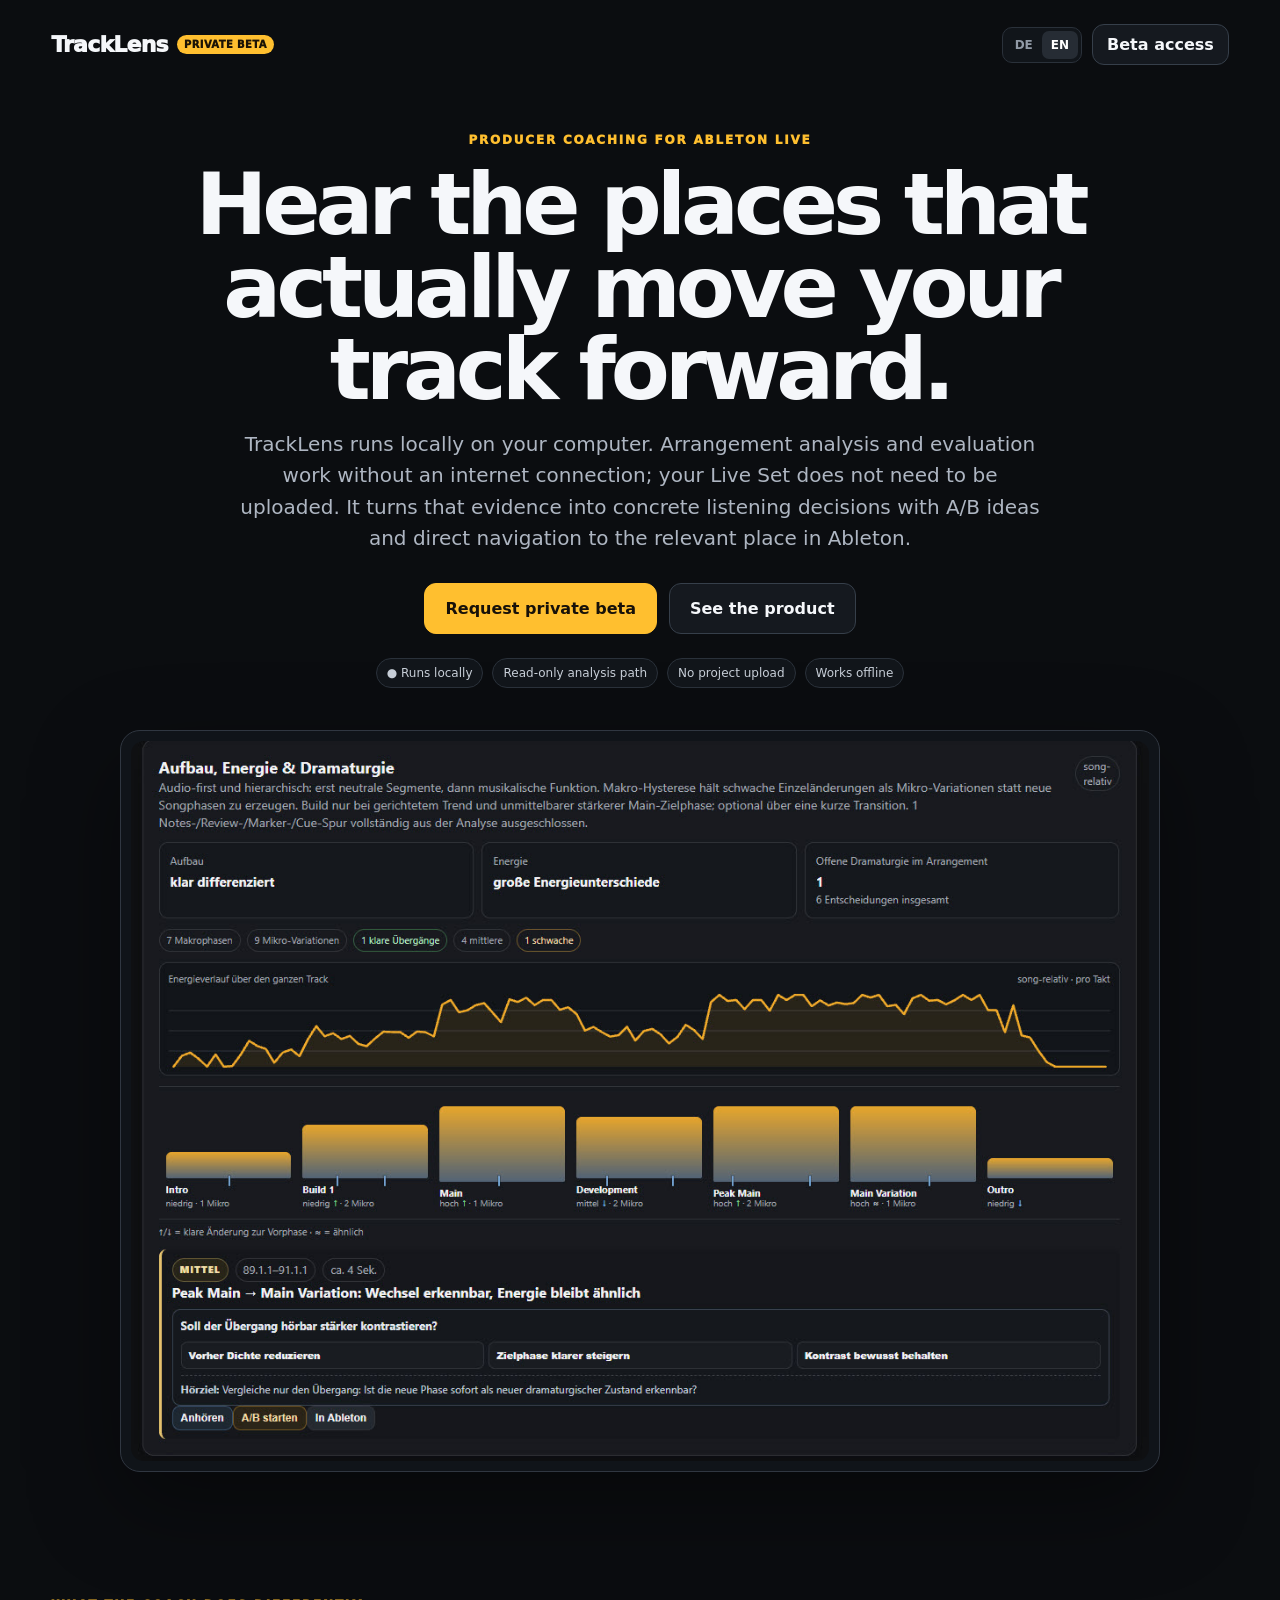
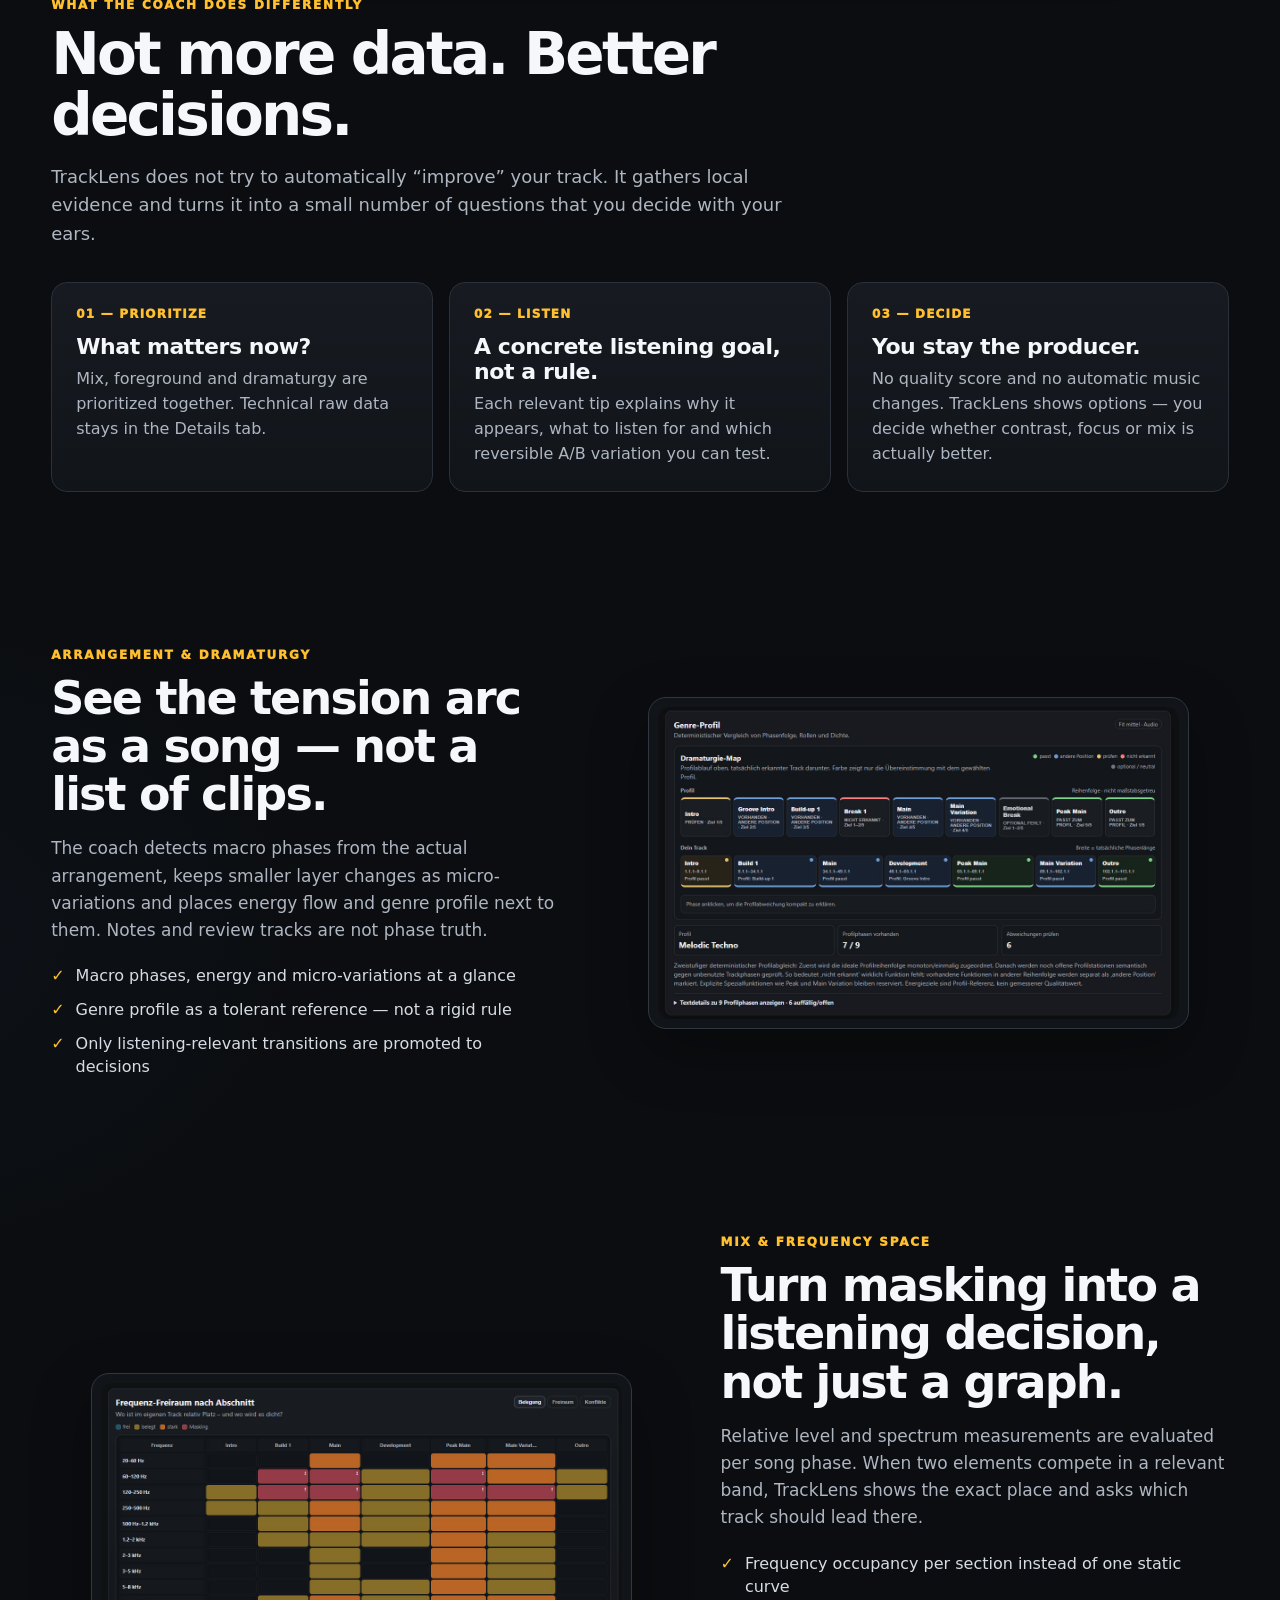
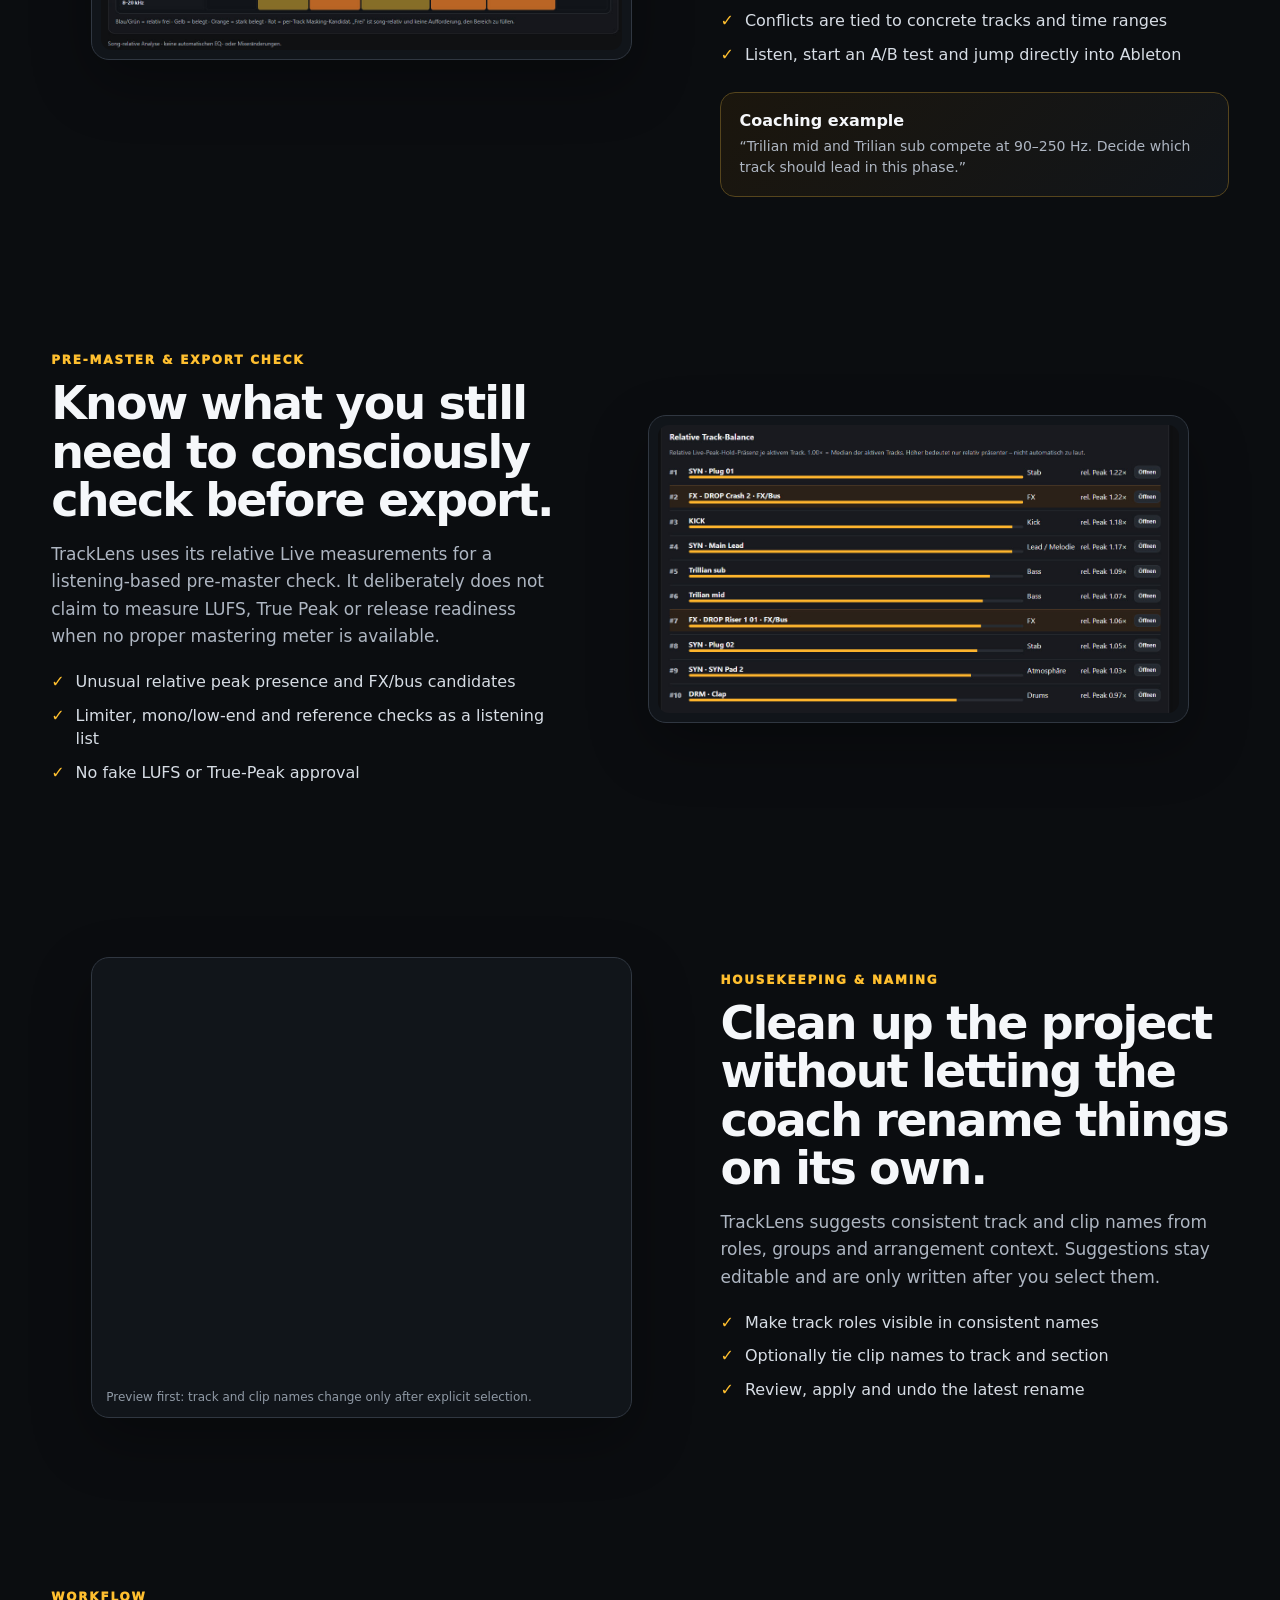
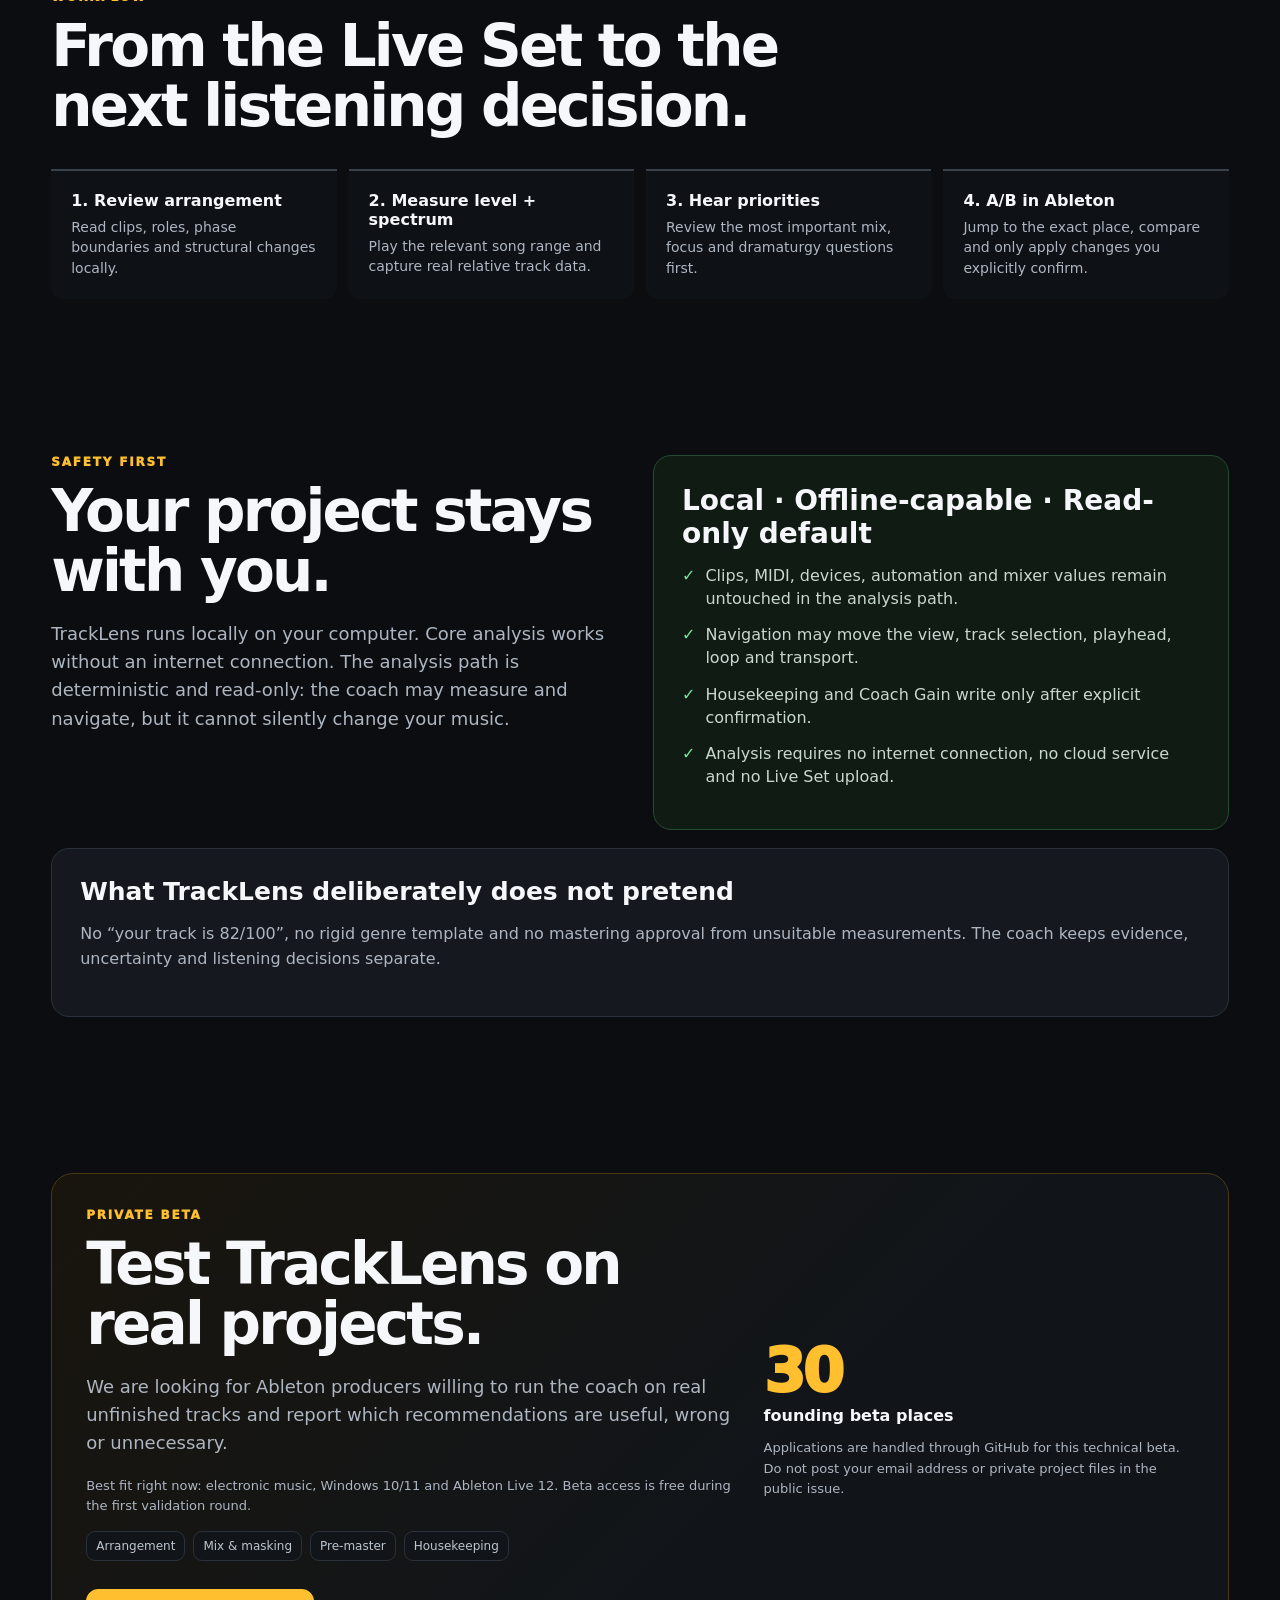
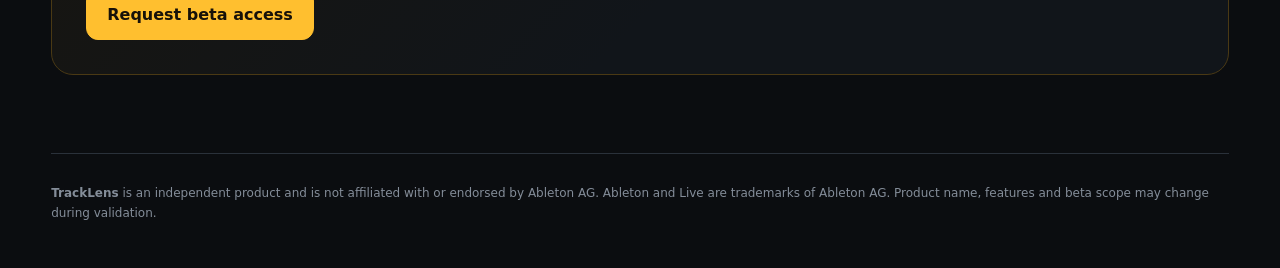
==== commit 42c01afb: "Use original high-resolution screenshots on homepage" ====
--- a/index.html
+++ b/index.html
@@ -9,7 +9,7 @@
 <meta property="og:title" content="TrackLens — Ableton Arrangement Coach">
 <meta property="og:description" content="Lokaler, offline-fähiger Producer-Coach für Ableton Live. Kein Projekt-Upload, read-only Analysepfad.">
 <meta property="og:type" content="website">
-<link rel="stylesheet" href="assets/site.css?v=4">
+<link rel="stylesheet" href="assets/site.css?v=5">
 </head>
 <body>
 <div class="wrap">
@@ -41,8 +41,7 @@
     </div>
   </div>
   <figure class="heroShot">
-    <img src="assets/overview-v4.webp" alt="TrackLens Producer-Übersicht mit drei priorisierten Hörentscheidungen" loading="eager">
-    <figcaption class="caption" data-i18n="overviewCaption">Producer-Übersicht: statt Analyse-Rohdaten zuerst die drei wichtigsten Hörentscheidungen.</figcaption>
+    <img src="assets/1.jpg" alt="TrackLens Aufbau, Energie und Dramaturgie mit Energieverlauf und Hörentscheidung" loading="eager" decoding="async">
   </figure>
 </header>
 
@@ -53,9 +52,21 @@
     <p class="sub" data-i18n="promiseSub">TrackLens versucht nicht, deinen Track automatisch „zu verbessern“. Der Coach sammelt lokale Evidenz und verdichtet sie zu wenigen Fragen, die du mit deinen Ohren entscheidest.</p>
   </div>
   <div class="grid3">
-    <article class="card"><div class="num" data-i18n="card1Num">01 — PRIORISIEREN</div><h3 data-i18n="card1Title">Was ist jetzt wichtig?</h3><p data-i18n="card1Text">Mix, Vordergrund und Dramaturgie werden gemeinsam priorisiert. Technische Rohdaten bleiben im Detail-Tab.</p></article>
-    <article class="card"><div class="num" data-i18n="card2Num">02 — HÖREN</div><h3 data-i18n="card2Title">Konkretes Hörziel statt Regel.</h3><p data-i18n="card2Text">Jeder relevante Tipp erklärt warum er auftaucht, worauf du hören sollst und welche reversible A/B-Variante du testen kannst.</p></article>
-    <article class="card"><div class="num" data-i18n="card3Num">03 — ENTSCHEIDEN</div><h3 data-i18n="card3Title">Du bleibst Producer.</h3><p data-i18n="card3Text">Keine Qualitätsnote und keine automatische Musikänderung. TrackLens zeigt Optionen — du entscheidest, ob der Kontrast, Fokus oder Mix wirklich besser wird.</p></article>
+    <article class="card">
+      <div class="num" data-i18n="card1Num">01 — PRIORISIEREN</div>
+      <h3 data-i18n="card1Title">Was ist jetzt wichtig?</h3>
+      <p data-i18n="card1Text">Mix, Vordergrund und Dramaturgie werden gemeinsam priorisiert. Technische Rohdaten bleiben im Detail-Tab.</p>
+    </article>
+    <article class="card">
+      <div class="num" data-i18n="card2Num">02 — HÖREN</div>
+      <h3 data-i18n="card2Title">Konkretes Hörziel statt Regel.</h3>
+      <p data-i18n="card2Text">Jeder relevante Tipp erklärt warum er auftaucht, worauf du hören sollst und welche reversible A/B-Variante du testen kannst.</p>
+    </article>
+    <article class="card">
+      <div class="num" data-i18n="card3Num">03 — ENTSCHEIDEN</div>
+      <h3 data-i18n="card3Title">Du bleibst Producer.</h3>
+      <p data-i18n="card3Text">Keine Qualitätsnote und keine automatische Musikänderung. TrackLens zeigt Optionen — du entscheidest, ob der Kontrast, Fokus oder Mix wirklich besser wird.</p>
+    </article>
   </div>
 </section>
 
@@ -71,7 +82,7 @@
         <div class="point"><b>✓</b><span data-i18n="arrP3">Nur hörrelevante Übergänge werden als Entscheidung hochgezogen</span></div>
       </div>
     </div>
-    <figure class="productShot"><img src="assets/arrangement-v4.webp" alt="TrackLens Aufbau, Energie und Dramaturgie mit Energieverlauf, Makrophasen und Hörentscheidung" loading="lazy"></figure>
+    <figure class="productShot"><img src="assets/2.jpg" alt="TrackLens Genre-Profil und Dramaturgie-Map" loading="lazy" decoding="async"></figure>
   </div>
 </section>
 
@@ -86,11 +97,13 @@
         <div class="point"><b>✓</b><span data-i18n="mixP2">Konflikte werden an konkrete Tracks und Zeitbereiche gebunden</span></div>
         <div class="point"><b>✓</b><span data-i18n="mixP3">Anhören, A/B starten und direkt in Ableton springen</span></div>
       </div>
-      <div class="coachStrip"><strong data-i18n="coachExampleTitle">Beispiel-Coaching</strong><span data-i18n="coachExampleText">„Trilian mid und Trilian sub konkurrieren bei 90–250 Hz. Entscheide, welcher Track in dieser Phase die Führung haben soll.“</span></div>
+      <div class="coachStrip">
+        <strong data-i18n="coachExampleTitle">Beispiel-Coaching</strong>
+        <span data-i18n="coachExampleText">„Trilian mid und Trilian sub konkurrieren bei 90–250 Hz. Entscheide, welcher Track in dieser Phase die Führung haben soll.“</span>
+      </div>
     </div>
     <figure class="productShot">
-      <img src="assets/mix-v4.webp" alt="TrackLens Frequenz-Freiraum nach Songabschnitt mit Belegung und Masking" loading="lazy">
-      <figcaption class="caption" data-i18n="mixSpaceCaption">Frequenz-Freiraum: Belegung und Masking pro Songphase statt nur als globale Kurve.</figcaption>
+      <img src="assets/3.jpg" alt="TrackLens Frequenz-Freiraum nach Songabschnitt mit Belegung und Masking" loading="lazy" decoding="async">
     </figure>
   </div>
 </section>
@@ -107,7 +120,9 @@
         <div class="point"><b>✓</b><span data-i18n="preP3">Keine falsche LUFS- oder True-Peak-Freigabe</span></div>
       </div>
     </div>
-    <figure class="productShot"><img src="assets/premaster-v4.webp" alt="TrackLens Relative Track-Balance für den Pre-Master- und Export-Check" loading="lazy"></figure>
+    <figure class="productShot">
+      <img src="assets/4.jpg" alt="TrackLens Relative Track-Balance für den Pre-Master- und Export-Check" loading="lazy" decoding="async">
+    </figure>
   </div>
 </section>
 
@@ -124,14 +139,17 @@
       </div>
     </div>
     <figure class="productShot">
-      <img src="assets/housekeeping-v4.webp" alt="TrackLens Housekeeping und Naming mit editierbaren Track- und Clipnamen" loading="lazy">
+      <img src="assets/housekeeping.webp" alt="TrackLens Housekeeping und Naming mit editierbaren Track- und Clipnamen" loading="lazy" decoding="async">
       <figcaption class="caption" data-i18n="houseCaption">Vorschau zuerst: Track- und Clipnamen werden nur nach expliziter Auswahl geändert.</figcaption>
     </figure>
   </div>
 </section>
 
 <section id="how">
-  <div class="sectionHead"><div class="section-kicker" data-i18n="workflowKicker">Workflow</div><h2 data-i18n="workflowTitle">Vom Live Set zur nächsten Hörentscheidung.</h2></div>
+  <div class="sectionHead">
+    <div class="section-kicker" data-i18n="workflowKicker">Workflow</div>
+    <h2 data-i18n="workflowTitle">Vom Live Set zur nächsten Hörentscheidung.</h2>
+  </div>
   <div class="workflow">
     <div class="step"><strong data-i18n="step1Title">1. Arrangement prüfen</strong><span data-i18n="step1Text">Clips, Rollen, Phasengrenzen und strukturelle Veränderungen lokal lesen.</span></div>
     <div class="step"><strong data-i18n="step2Title">2. Pegel + Spektrum messen</strong><span data-i18n="step2Text">Den relevanten Songbereich abspielen und reale relative Trackdaten erfassen.</span></div>
@@ -142,7 +160,11 @@
 
 <section>
   <div class="safe">
-    <div><div class="section-kicker" data-i18n="safeKicker">Sicherheit geht vor</div><h2 data-i18n="safeTitle">Dein Projekt bleibt bei dir.</h2><p class="sub" data-i18n="safeSub">TrackLens arbeitet lokal auf deinem Rechner. Die Kernanalyse funktioniert auch ohne Internetverbindung. Der Analysepfad ist deterministisch und read-only: Der Coach darf messen und navigieren, aber deine Musik nicht stillschweigend verändern.</p></div>
+    <div>
+      <div class="section-kicker" data-i18n="safeKicker">Sicherheit geht vor</div>
+      <h2 data-i18n="safeTitle">Dein Projekt bleibt bei dir.</h2>
+      <p class="sub" data-i18n="safeSub">TrackLens arbeitet lokal auf deinem Rechner. Die Kernanalyse funktioniert auch ohne Internetverbindung. Der Analysepfad ist deterministisch und read-only: Der Coach darf messen und navigieren, aber deine Musik nicht stillschweigend verändern.</p>
+    </div>
     <div class="safeBox">
       <h3 data-i18n="safeBoxTitle">Lokal · Offline-fähig · Read-only default</h3>
       <div class="check"><b>✓</b><span data-i18n="safe1">Clips, MIDI, Devices, Automation und Mixerwerte bleiben im Analysepfad unangetastet.</span></div>
@@ -151,24 +173,40 @@
       <div class="check"><b>✓</b><span data-i18n="safe4">Für die Analyse sind keine Internetverbindung, keine Cloud und kein Upload des Live Sets erforderlich.</span></div>
     </div>
   </div>
-  <div class="limitBox" style="margin-top:18px"><h3 data-i18n="limitsTitle">Was TrackLens bewusst nicht vorgibt</h3><p data-i18n="limitsText">Kein „dein Track ist 82/100“, keine starre Genre-Schablone und keine Mastering-Freigabe aus ungeeigneten Messwerten. Der Coach markiert Evidenz, Unsicherheit und Hörentscheidungen getrennt.</p></div>
+  <div class="limitBox" style="margin-top:18px">
+    <h3 data-i18n="limitsTitle">Was TrackLens bewusst nicht vorgibt</h3>
+    <p data-i18n="limitsText">Kein „dein Track ist 82/100“, keine starre Genre-Schablone und keine Mastering-Freigabe aus ungeeigneten Messwerten. Der Coach markiert Evidenz, Unsicherheit und Hörentscheidungen getrennt.</p>
+  </div>
 </section>
 
 <section id="beta">
   <div class="betaBox">
     <div>
-      <div class="section-kicker" data-i18n="betaKicker">Private Beta</div><h2 data-i18n="betaTitle">Teste TrackLens mit echten Projekten.</h2>
+      <div class="section-kicker" data-i18n="betaKicker">Private Beta</div>
+      <h2 data-i18n="betaTitle">Teste TrackLens mit echten Projekten.</h2>
       <p class="sub" data-i18n="betaSub">Gesucht sind Ableton-Produzent:innen, die den Coach an realen unfertigen Tracks testen und melden, welche Empfehlungen hilfreich, falsch oder unnötig sind.</p>
       <p class="muted small" data-i18n="betaFit">Aktuell am besten geeignet: elektronische Musik, Windows 10/11 und Ableton Live 12. Der Beta-Zugang ist während der ersten Validierungsrunde kostenlos.</p>
-      <div class="badgeRow"><span class="badge" data-i18n="badge1">Arrangement</span><span class="badge" data-i18n="badge2">Mix & Masking</span><span class="badge" data-i18n="badge3">Pre-Master</span><span class="badge" data-i18n="badge4">Housekeeping</span></div>
-      <div class="actions" style="justify-content:flex-start"><a class="cta" href="https://github.com/beatcode/blank-app/issues/new?template=beta-access.yml" data-i18n="betaCta">Beta-Zugang anfragen</a></div>
-    </div>
-    <div><div class="slots">30</div><strong data-i18n="places">Founding-Beta-Plätze</strong><p class="muted small" data-i18n="betaNote">Anfragen laufen in dieser technischen Beta über GitHub. Bitte keine E-Mail-Adresse oder privaten Projektdateien in das öffentliche Issue schreiben.</p></div>
+      <div class="badgeRow">
+        <span class="badge" data-i18n="badge1">Arrangement</span>
+        <span class="badge" data-i18n="badge2">Mix & Masking</span>
+        <span class="badge" data-i18n="badge3">Pre-Master</span>
+        <span class="badge" data-i18n="badge4">Housekeeping</span>
+      </div>
+      <div class="actions" style="justify-content:flex-start">
+        <a class="cta" href="https://github.com/beatcode/blank-app/issues/new?template=beta-access.yml" data-i18n="betaCta">Beta-Zugang anfragen</a>
+      </div>
+    </div>
+    <div>
+      <div class="slots">30</div>
+      <strong data-i18n="places">Founding-Beta-Plätze</strong>
+      <p class="muted small" data-i18n="betaNote">Anfragen laufen in dieser technischen Beta über GitHub. Bitte keine E-Mail-Adresse oder privaten Projektdateien in das öffentliche Issue schreiben.</p>
+    </div>
   </div>
 </section>
 
 <footer data-i18n="footer"><strong>TrackLens</strong> ist ein unabhängiges Produkt und weder mit Ableton AG verbunden noch von Ableton AG unterstützt. Ableton und Live sind Marken der Ableton AG. Produktname, Funktionen und Beta-Umfang können sich während der Validierung ändern.</footer>
 </div>
+
 <script src="assets/site.js?v=4"></script>
 </body>
-</html>+</html>
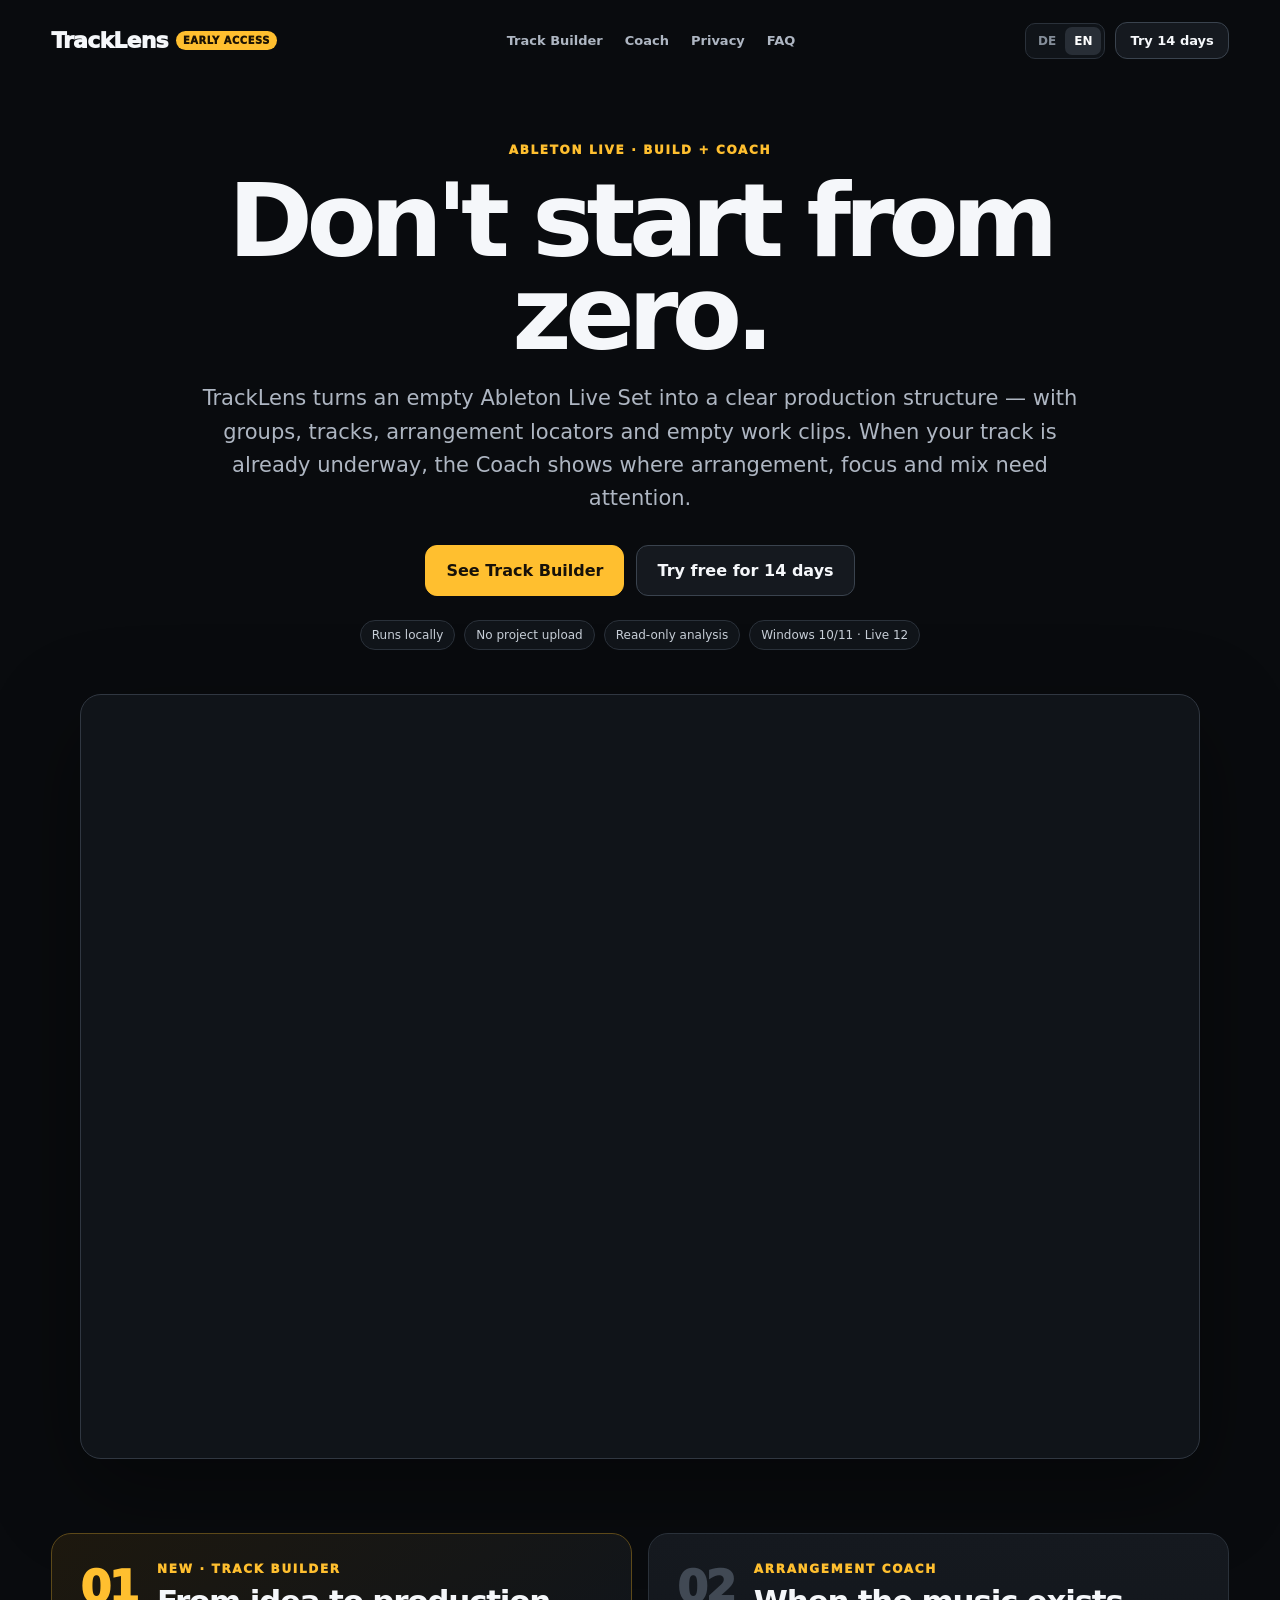
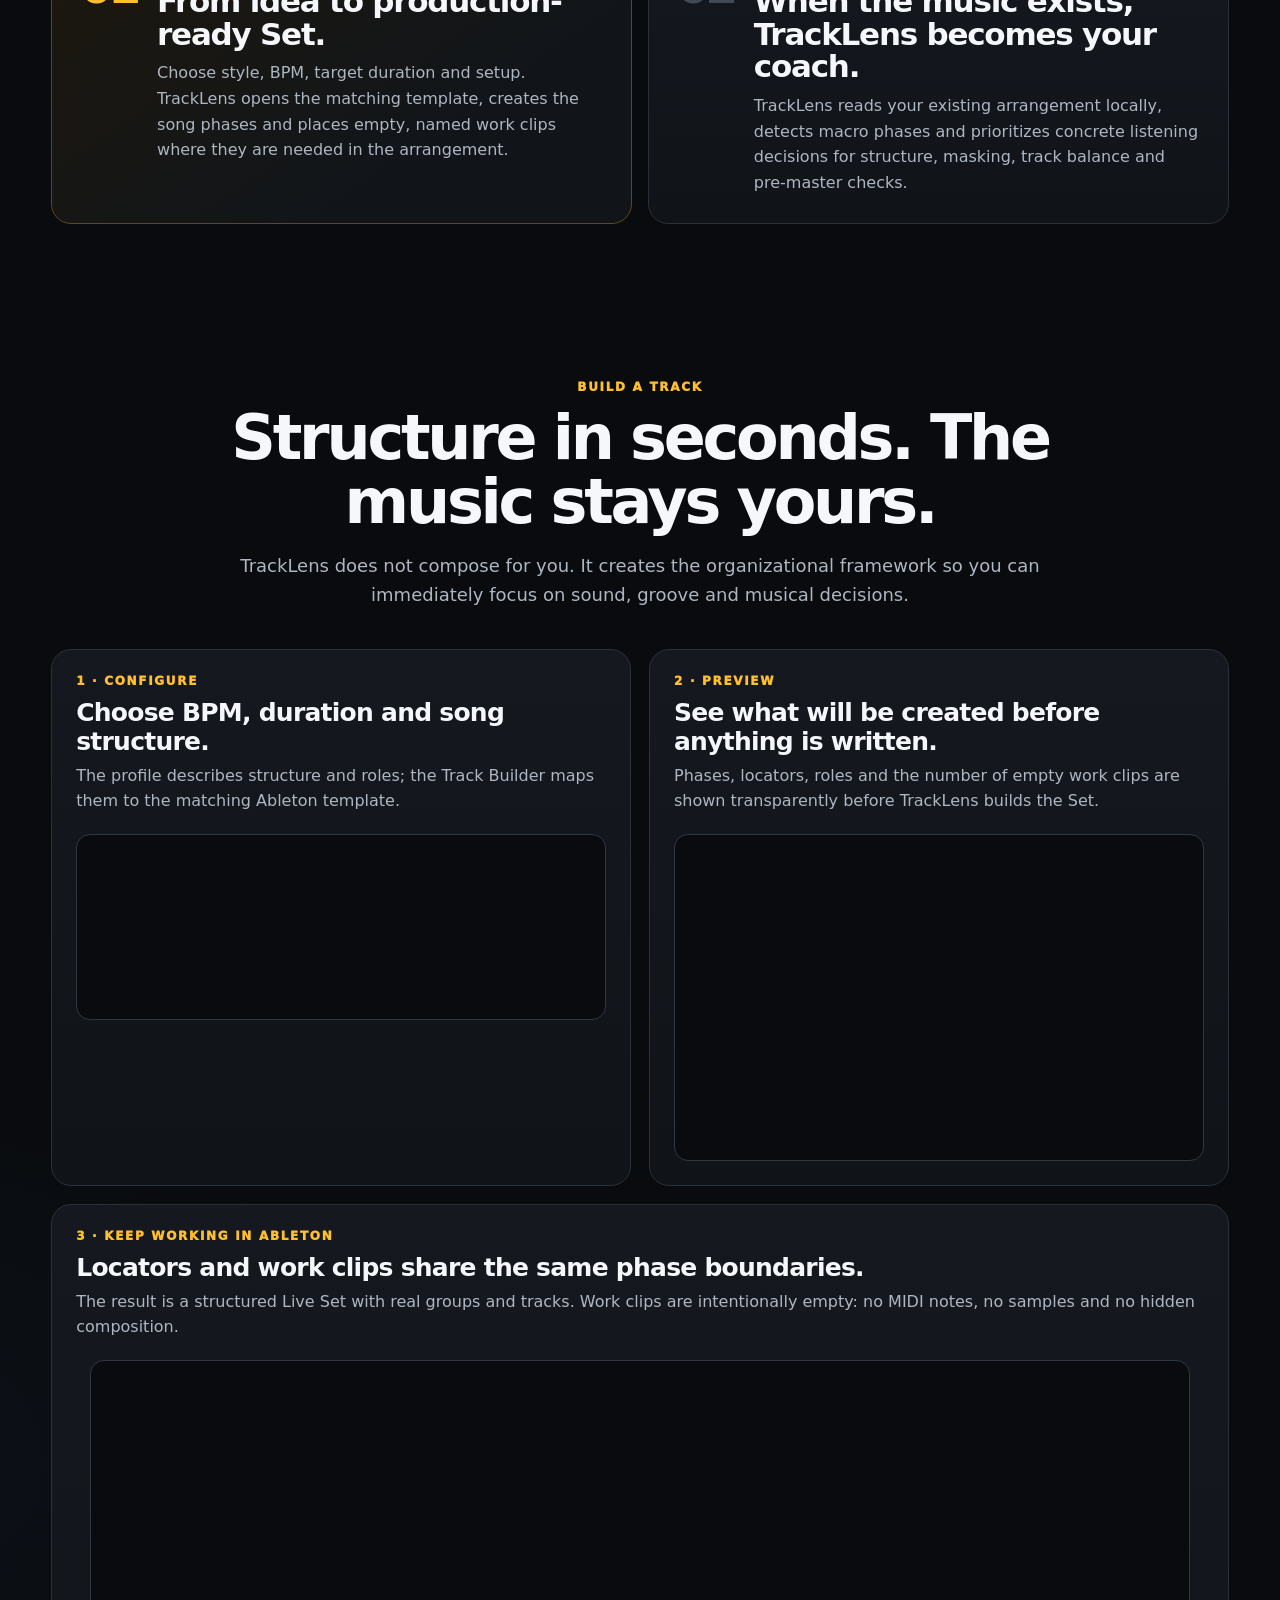
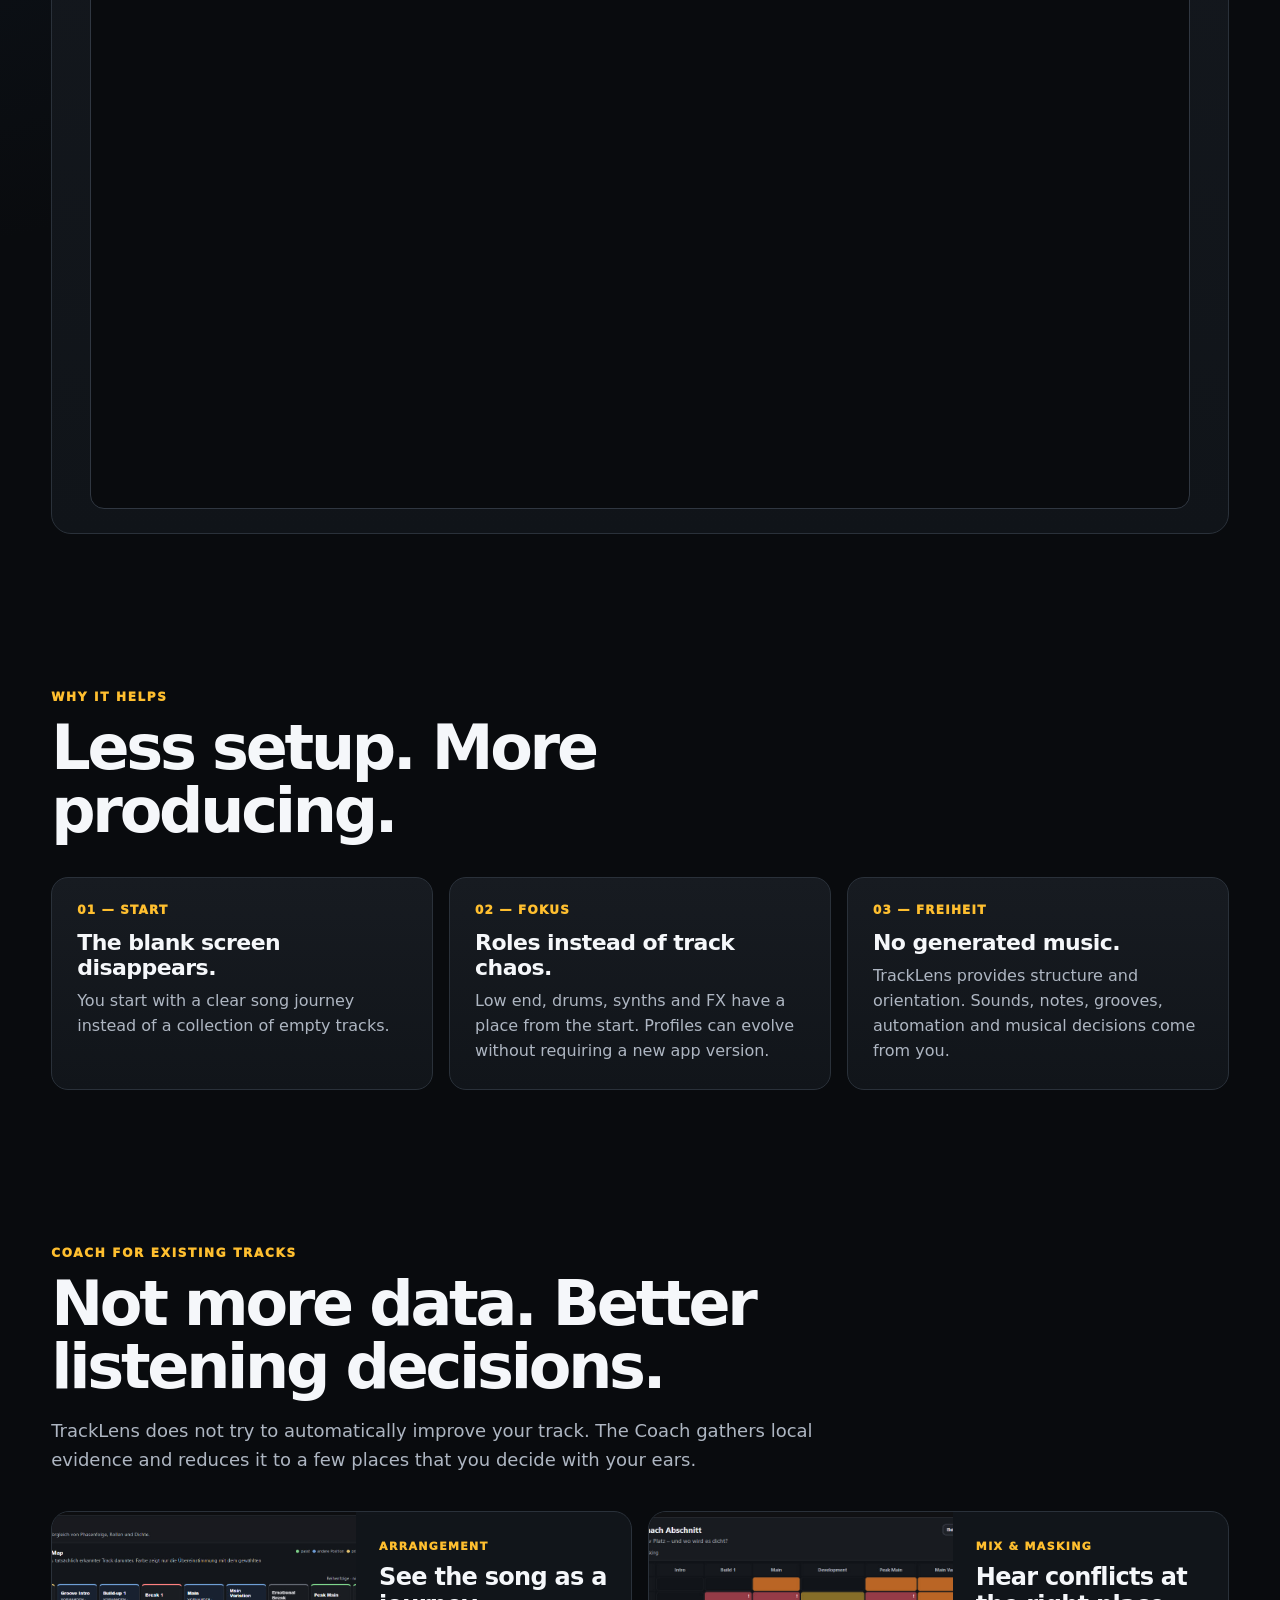
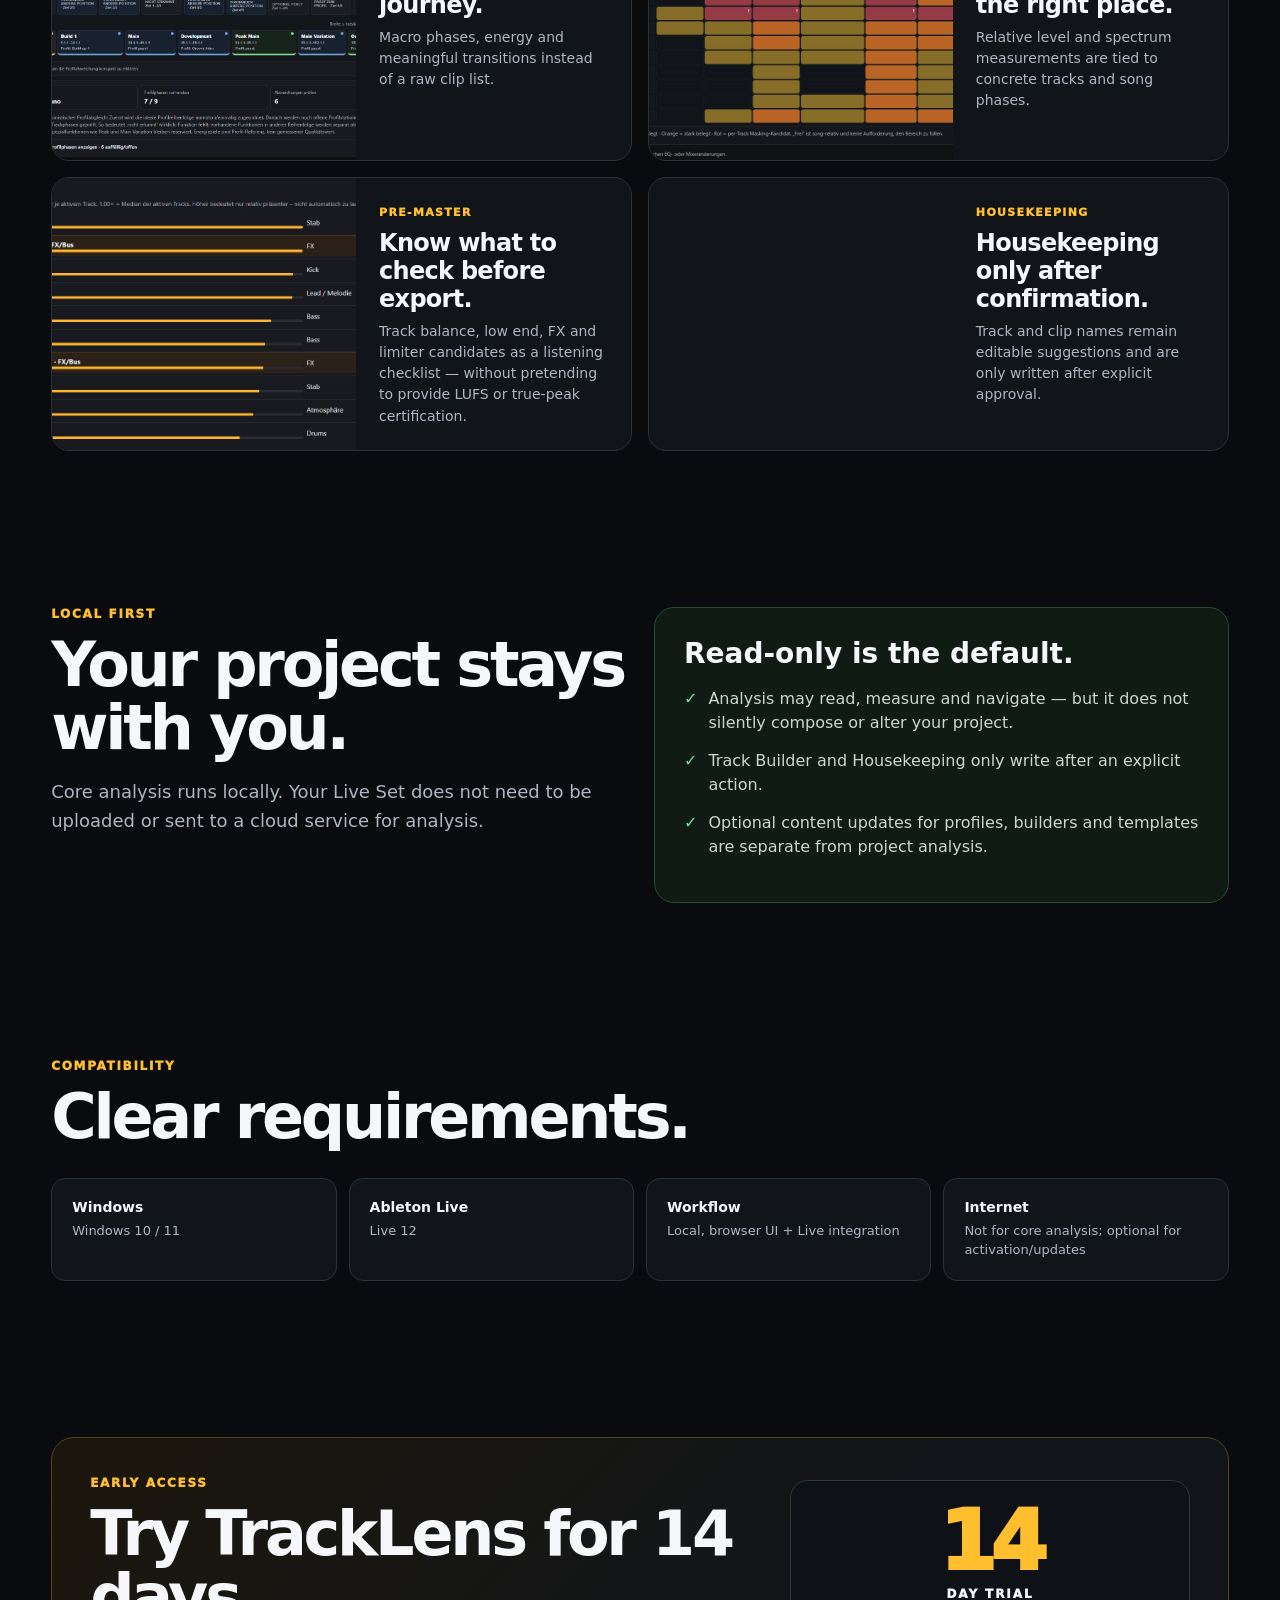
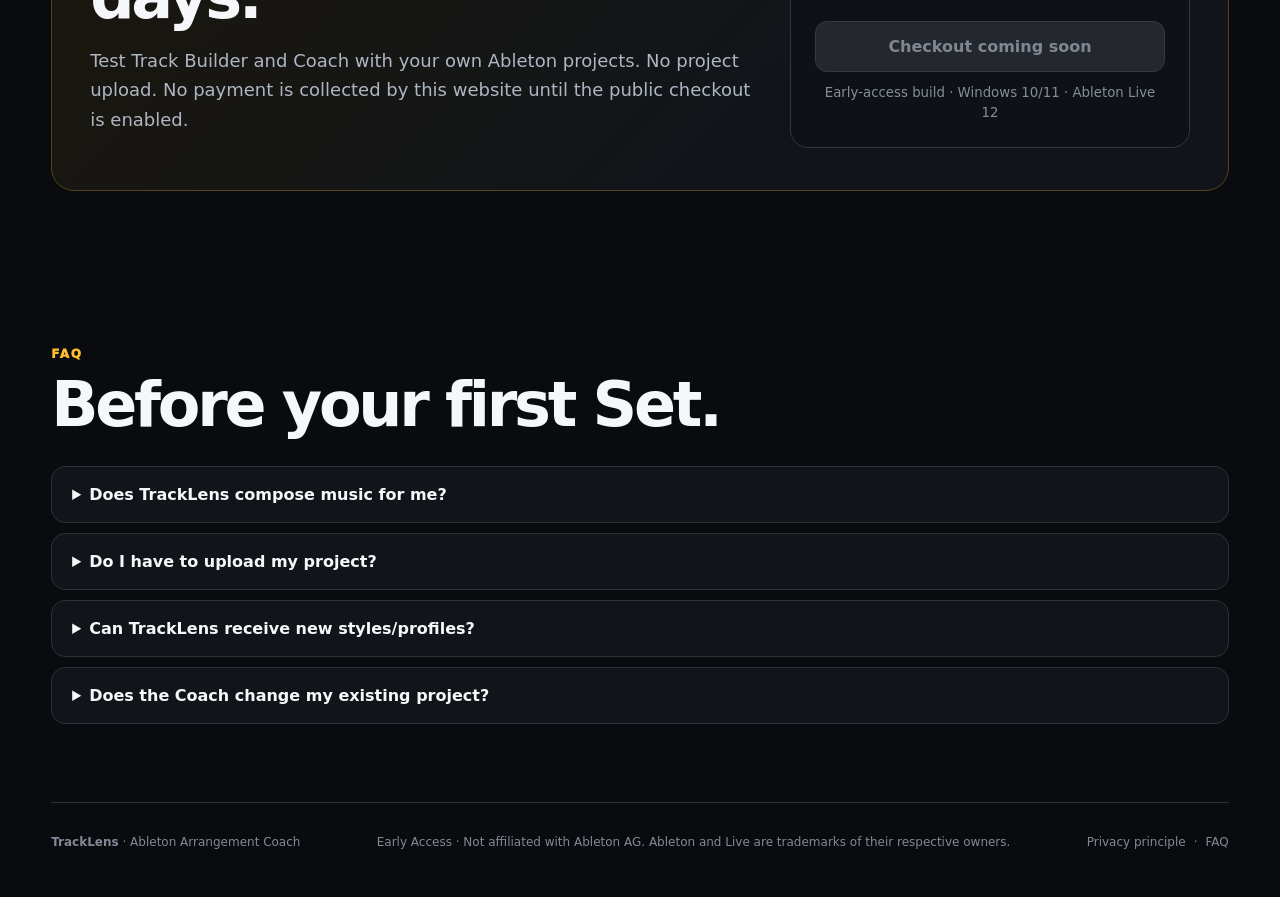
==== commit d0118576: "Rework TrackLens homepage for Track Builder early access" ====
--- a/index.html
+++ b/index.html
@@ -3,210 +3,189 @@
 <head>
 <meta charset="utf-8">
 <meta name="viewport" content="width=device-width,initial-scale=1">
-<title>TrackLens — Ableton Arrangement Coach</title>
-<meta name="description" content="TrackLens arbeitet lokal auf deinem Rechner und priorisiert konkrete Hörentscheidungen für Arrangement, Mix, Frequenzraum und Pre-Master. Die Kernanalyse funktioniert auch ohne Internet.">
+<title>TrackLens — Build & Coach for Ableton Live</title>
+<meta name="description" content="TrackLens baut aus einem leeren Ableton Live Set eine klare Track- und Arrangement-Struktur und analysiert bestehende Produktionen lokal auf deinem Rechner. 14 Tage kostenlos testen.">
 <meta name="theme-color" content="#0b0d10">
-<meta property="og:title" content="TrackLens — Ableton Arrangement Coach">
-<meta property="og:description" content="Lokaler, offline-fähiger Producer-Coach für Ableton Live. Kein Projekt-Upload, read-only Analysepfad.">
+<meta property="og:title" content="TrackLens — Build & Coach for Ableton Live">
+<meta property="og:description" content="Vom leeren Live Set zur strukturierten Produktion — plus lokales Arrangement-, Mix- und Pre-Master-Coaching.">
 <meta property="og:type" content="website">
-<link rel="stylesheet" href="assets/site.css?v=5">
+<link rel="stylesheet" href="assets/site.css?v=7">
 </head>
 <body>
 <div class="wrap">
-<nav>
-  <div class="brand">TrackLens <span class="beta" data-i18n="privateBeta">PRIVATE BETA</span></div>
-  <div class="navright">
-    <div class="lang" aria-label="Language">
-      <button id="lang-de" type="button" onclick="setLang('de')">DE</button>
-      <button id="lang-en" type="button" onclick="setLang('en')">EN</button>
+  <nav>
+    <a class="brand" href="#top">TrackLens <span class="beta">EARLY ACCESS</span></a>
+    <div class="navlinks">
+      <a href="#builder" data-de="Track Builder" data-en="Track Builder">Track Builder</a>
+      <a href="#coach" data-de="Coach" data-en="Coach">Coach</a>
+      <a href="#safety" data-de="Sicherheit" data-en="Privacy">Sicherheit</a>
+      <a href="#faq">FAQ</a>
     </div>
-    <a class="navcta" href="#beta" data-i18n="navCta">Beta-Zugang</a>
-  </div>
-</nav>
+    <div class="navright">
+      <div class="lang" aria-label="Language">
+        <button id="lang-de" type="button">DE</button><button id="lang-en" type="button">EN</button>
+      </div>
+      <a class="navcta" href="#get" data-de="14 Tage testen" data-en="Try 14 days">14 Tage testen</a>
+    </div>
+  </nav>
 
-<header class="hero">
-  <div class="heroCopy">
-    <div class="eyebrow" data-i18n="eyebrow">Producer-Coaching für Ableton Live</div>
-    <h1 data-i18n="heroTitle">Hör die Stellen, die deinen Track wirklich weiterbringen.</h1>
-    <p class="lead" data-i18n="heroLead">TrackLens arbeitet lokal auf deinem Rechner. Arrangement-Analyse und Auswertung funktionieren ohne Internetverbindung; dein Live Set muss nicht hochgeladen werden. Daraus entstehen konkrete Hörentscheidungen mit A/B-Ideen und direktem Sprung zur relevanten Stelle in Ableton.</p>
-    <div class="actions">
-      <a class="cta" href="#beta" data-i18n="heroCta">Private Beta anfragen</a>
-      <a class="cta secondary" href="#product" data-i18n="seeProduct">Produkt ansehen</a>
-    </div>
-    <div class="trust">
-      <span class="pill" data-i18n="trustLocal">● Lokal auf deinem Rechner</span>
-      <span class="pill" data-i18n="trustRead">Read-only im Analysepfad</span>
-      <span class="pill" data-i18n="trustNoUpload">Kein Projekt-Upload</span>
-      <span class="pill" data-i18n="trustWin">Offline nutzbar</span>
-    </div>
-  </div>
-  <figure class="heroShot">
-    <img src="assets/1.jpg" alt="TrackLens Aufbau, Energie und Dramaturgie mit Energieverlauf und Hörentscheidung" loading="eager" decoding="async">
-  </figure>
-</header>
-
-<section id="product">
-  <div class="sectionHead">
-    <div class="section-kicker" data-i18n="promiseKicker">Was der Coach anders macht</div>
-    <h2 data-i18n="promiseTitle">Nicht mehr Daten. Bessere Entscheidungen.</h2>
-    <p class="sub" data-i18n="promiseSub">TrackLens versucht nicht, deinen Track automatisch „zu verbessern“. Der Coach sammelt lokale Evidenz und verdichtet sie zu wenigen Fragen, die du mit deinen Ohren entscheidest.</p>
-  </div>
-  <div class="grid3">
-    <article class="card">
-      <div class="num" data-i18n="card1Num">01 — PRIORISIEREN</div>
-      <h3 data-i18n="card1Title">Was ist jetzt wichtig?</h3>
-      <p data-i18n="card1Text">Mix, Vordergrund und Dramaturgie werden gemeinsam priorisiert. Technische Rohdaten bleiben im Detail-Tab.</p>
-    </article>
-    <article class="card">
-      <div class="num" data-i18n="card2Num">02 — HÖREN</div>
-      <h3 data-i18n="card2Title">Konkretes Hörziel statt Regel.</h3>
-      <p data-i18n="card2Text">Jeder relevante Tipp erklärt warum er auftaucht, worauf du hören sollst und welche reversible A/B-Variante du testen kannst.</p>
-    </article>
-    <article class="card">
-      <div class="num" data-i18n="card3Num">03 — ENTSCHEIDEN</div>
-      <h3 data-i18n="card3Title">Du bleibst Producer.</h3>
-      <p data-i18n="card3Text">Keine Qualitätsnote und keine automatische Musikänderung. TrackLens zeigt Optionen — du entscheidest, ob der Kontrast, Fokus oder Mix wirklich besser wird.</p>
-    </article>
-  </div>
-</section>
-
-<section>
-  <div class="feature">
-    <div class="featureCopy">
-      <div class="section-kicker" data-i18n="arrKicker">Arrangement & Dramaturgie</div>
-      <h3 data-i18n="arrTitle">Sieh den Spannungsbogen als Song — nicht als Liste von Clips.</h3>
-      <p data-i18n="arrText">Der Coach erkennt Makrophasen aus dem tatsächlichen Arrangement, hält kleine Layerwechsel als Mikrovariationen fest und legt Energieverlauf und Genre-Profil daneben. Notes- und Review-Spuren sind keine Phasen-Wahrheit.</p>
-      <div class="points">
-        <div class="point"><b>✓</b><span data-i18n="arrP1">Makrophasen, Energie und Mikrovariationen auf einen Blick</span></div>
-        <div class="point"><b>✓</b><span data-i18n="arrP2">Genre-Profil als Referenz mit Toleranzen — nicht als starre Regel</span></div>
-        <div class="point"><b>✓</b><span data-i18n="arrP3">Nur hörrelevante Übergänge werden als Entscheidung hochgezogen</span></div>
+  <header class="hero" id="top">
+    <div class="heroCopy">
+      <div class="eyebrow" data-de="Ableton Live · Build + Coach" data-en="Ableton Live · Build + Coach">Ableton Live · Build + Coach</div>
+      <h1 data-de="Starte nicht bei Null." data-en="Don't start from zero.">Starte nicht bei Null.</h1>
+      <p class="heroSub" data-de="TrackLens baut aus einem leeren Ableton Live Set eine klare Produktionsstruktur — mit Gruppen, Tracks, Arrangement-Markern und leeren Arbeitsclips. Und wenn dein Track schon läuft, zeigt dir der Coach, wo Arrangement, Fokus und Mix Aufmerksamkeit brauchen." data-en="TrackLens turns an empty Ableton Live Set into a clear production structure — with groups, tracks, arrangement locators and empty work clips. When your track is already underway, the Coach shows where arrangement, focus and mix need attention.">TrackLens baut aus einem leeren Ableton Live Set eine klare Produktionsstruktur — mit Gruppen, Tracks, Arrangement-Markern und leeren Arbeitsclips. Und wenn dein Track schon läuft, zeigt dir der Coach, wo Arrangement, Fokus und Mix Aufmerksamkeit brauchen.</p>
+      <div class="actions">
+        <a class="cta" href="#builder" data-de="Track Builder ansehen" data-en="See Track Builder">Track Builder ansehen</a>
+        <a class="cta secondary" href="#get" data-de="14 Tage kostenlos testen" data-en="Try free for 14 days">14 Tage kostenlos testen</a>
+      </div>
+      <div class="trust">
+        <span class="pill" data-de="Lokal auf deinem Rechner" data-en="Runs locally">Lokal auf deinem Rechner</span>
+        <span class="pill" data-de="Kein Projekt-Upload" data-en="No project upload">Kein Projekt-Upload</span>
+        <span class="pill" data-de="Read-only Analyse" data-en="Read-only analysis">Read-only Analyse</span>
+        <span class="pill" data-de="Windows 10/11 · Live 12" data-en="Windows 10/11 · Live 12">Windows 10/11 · Live 12</span>
       </div>
     </div>
-    <figure class="productShot"><img src="assets/2.jpg" alt="TrackLens Genre-Profil und Dramaturgie-Map" loading="lazy" decoding="async"></figure>
-  </div>
-</section>
+    <figure class="heroShot"><img src="assets/track-builder-ableton.webp" alt="TrackLens Track Builder result inside Ableton Live" loading="eager" decoding="async"></figure>
+  </header>
 
-<section>
-  <div class="feature reverse">
-    <div class="featureCopy">
-      <div class="section-kicker" data-i18n="mixKicker">Mix & Frequenzraum</div>
-      <h3 data-i18n="mixTitle">Masking nicht nur sehen — als Hörentscheidung formulieren.</h3>
-      <p data-i18n="mixText">Relative Pegel- und Spektrummessungen werden pro Songphase ausgewertet. Wenn zwei Elemente im relevanten Bereich konkurrieren, zeigt TrackLens die konkrete Stelle und fragt, welcher Track dort führen soll.</p>
-      <div class="points">
-        <div class="point"><b>✓</b><span data-i18n="mixP1">Frequenzbelegung pro Abschnitt statt einer einzigen statischen Kurve</span></div>
-        <div class="point"><b>✓</b><span data-i18n="mixP2">Konflikte werden an konkrete Tracks und Zeitbereiche gebunden</span></div>
-        <div class="point"><b>✓</b><span data-i18n="mixP3">Anhören, A/B starten und direkt in Ableton springen</span></div>
-      </div>
-      <div class="coachStrip">
-        <strong data-i18n="coachExampleTitle">Beispiel-Coaching</strong>
-        <span data-i18n="coachExampleText">„Trilian mid und Trilian sub konkurrieren bei 90–250 Hz. Entscheide, welcher Track in dieser Phase die Führung haben soll.“</span>
+  <section class="twoModes" aria-label="Product modes">
+    <article class="modeCard emphasis">
+      <div class="modeNum">01</div>
+      <div><div class="section-kicker" data-de="NEU · TRACK BUILDER" data-en="NEW · TRACK BUILDER">NEU · TRACK BUILDER</div>
+      <h2 data-de="Von der Idee zum arbeitsbereiten Set." data-en="From idea to production-ready Set.">Von der Idee zum arbeitsbereiten Set.</h2>
+      <p data-de="Wähle Stil, BPM, Zieldauer und Setup. TrackLens öffnet ein passendes Template, setzt die Songphasen und legt leere, benannte Arbeitsclips dort an, wo sie im Arrangement gebraucht werden." data-en="Choose style, BPM, target duration and setup. TrackLens opens the matching template, creates the song phases and places empty, named work clips where they are needed in the arrangement.">Wähle Stil, BPM, Zieldauer und Setup. TrackLens öffnet ein passendes Template, setzt die Songphasen und legt leere, benannte Arbeitsclips dort an, wo sie im Arrangement gebraucht werden.</p></div>
+    </article>
+    <article class="modeCard">
+      <div class="modeNum">02</div>
+      <div><div class="section-kicker" data-de="ARRANGEMENT COACH" data-en="ARRANGEMENT COACH">ARRANGEMENT COACH</div>
+      <h2 data-de="Wenn Musik da ist, wird TrackLens zum Coach." data-en="When the music exists, TrackLens becomes your coach.">Wenn Musik da ist, wird TrackLens zum Coach.</h2>
+      <p data-de="TrackLens liest dein bestehendes Arrangement lokal, erkennt Makrophasen und priorisiert konkrete Hörentscheidungen für Dramaturgie, Masking, Track-Balance und Pre-Master." data-en="TrackLens reads your existing arrangement locally, detects macro phases and prioritizes concrete listening decisions for structure, masking, track balance and pre-master checks.">TrackLens liest dein bestehendes Arrangement lokal, erkennt Makrophasen und priorisiert konkrete Hörentscheidungen für Dramaturgie, Masking, Track-Balance und Pre-Master.</p></div>
+    </article>
+  </section>
+
+  <section id="builder">
+    <div class="sectionHead centered">
+      <div class="section-kicker" data-de="TRACK AUFBAUEN" data-en="BUILD A TRACK">TRACK AUFBAUEN</div>
+      <h2 data-de="Struktur in Sekunden. Musik bleibt deine Aufgabe." data-en="Structure in seconds. The music stays yours.">Struktur in Sekunden. Musik bleibt deine Aufgabe.</h2>
+      <p class="sub" data-de="TrackLens komponiert nicht für dich. Es erzeugt den organisatorischen Rahmen, damit du sofort mit Sound, Groove und musikalischen Entscheidungen anfangen kannst." data-en="TrackLens does not compose for you. It creates the organizational framework so you can immediately focus on sound, groove and musical decisions.">TrackLens komponiert nicht für dich. Es erzeugt den organisatorischen Rahmen, damit du sofort mit Sound, Groove und musikalischen Entscheidungen anfangen kannst.</p>
+    </div>
+
+    <div class="builderSteps">
+      <article class="builderStep">
+        <div class="stepTag" data-de="1 · KONFIGURIEREN" data-en="1 · CONFIGURE">1 · KONFIGURIEREN</div>
+        <h3 data-de="BPM, Dauer und Songstruktur wählen." data-en="Choose BPM, duration and song structure.">BPM, Dauer und Songstruktur wählen.</h3>
+        <p data-de="Das Profil beschreibt Dramaturgie und Rollen; der Track Builder ordnet sie dem passenden Ableton-Template zu." data-en="The profile describes structure and roles; the Track Builder maps them to the matching Ableton template.">Das Profil beschreibt Dramaturgie und Rollen; der Track Builder ordnet sie dem passenden Ableton-Template zu.</p>
+        <figure class="shot"><img src="assets/track-builder-setup.webp" alt="TrackLens Track Builder configuration" loading="lazy"></figure>
+      </article>
+      <article class="builderStep">
+        <div class="stepTag" data-de="2 · VORSCHAU" data-en="2 · PREVIEW">2 · VORSCHAU</div>
+        <h3 data-de="Vor dem Schreiben sehen, was entsteht." data-en="See what will be created before anything is written.">Vor dem Schreiben sehen, was entsteht.</h3>
+        <p data-de="Phasen, Marker, Rollen und Anzahl der leeren Arbeitsclips werden transparent angezeigt, bevor TrackLens das Set aufbaut." data-en="Phases, locators, roles and the number of empty work clips are shown transparently before TrackLens builds the Set.">Phasen, Marker, Rollen und Anzahl der leeren Arbeitsclips werden transparent angezeigt, bevor TrackLens das Set aufbaut.</p>
+        <figure class="shot"><img src="assets/track-builder-plan.webp" alt="TrackLens Track Builder plan preview" loading="lazy"></figure>
+      </article>
+      <article class="builderStep wide">
+        <div class="stepTag" data-de="3 · IN ABLETON WEITERARBEITEN" data-en="3 · KEEP WORKING IN ABLETON">3 · IN ABLETON WEITERARBEITEN</div>
+        <h3 data-de="Marker und Arbeitsclips sitzen an denselben Phasengrenzen." data-en="Locators and work clips share the same phase boundaries.">Marker und Arbeitsclips sitzen an denselben Phasengrenzen.</h3>
+        <p data-de="Das Ergebnis ist ein strukturiertes Live Set mit echten Gruppen und Tracks. Die Clips sind absichtlich leer: keine MIDI-Noten, keine Samples, keine heimliche Komposition." data-en="The result is a structured Live Set with real groups and tracks. Work clips are intentionally empty: no MIDI notes, no samples and no hidden composition.">Das Ergebnis ist ein strukturiertes Live Set mit echten Gruppen und Tracks. Die Clips sind absichtlich leer: keine MIDI-Noten, keine Samples, keine heimliche Komposition.</p>
+        <figure class="shot result"><img src="assets/track-builder-ableton.webp" alt="Structured Ableton Live Set created by TrackLens" loading="lazy"></figure>
+      </article>
+    </div>
+  </section>
+
+  <section class="why">
+    <div class="sectionHead">
+      <div class="section-kicker" data-de="WARUM DAS HILFT" data-en="WHY IT HELPS">WARUM DAS HILFT</div>
+      <h2 data-de="Weniger Setup. Mehr Produzieren." data-en="Less setup. More producing.">Weniger Setup. Mehr Produzieren.</h2>
+    </div>
+    <div class="grid3">
+      <article class="card"><div class="num">01 — START</div><h3 data-de="Der leere Bildschirm verschwindet." data-en="The blank screen disappears.">Der leere Bildschirm verschwindet.</h3><p data-de="Du startest mit einer nachvollziehbaren Songreise statt mit einer Sammlung leerer Spuren." data-en="You start with a clear song journey instead of a collection of empty tracks.">Du startest mit einer nachvollziehbaren Songreise statt mit einer Sammlung leerer Spuren.</p></article>
+      <article class="card"><div class="num">02 — FOKUS</div><h3 data-de="Rollen statt Spur-Chaos." data-en="Roles instead of track chaos.">Rollen statt Spur-Chaos.</h3><p data-de="Low End, Drums, Synths und FX haben von Anfang an einen Platz. Profile dürfen variieren, ohne dass jedes Profil eine neue App-Version braucht." data-en="Low end, drums, synths and FX have a place from the start. Profiles can evolve without requiring a new app version.">Low End, Drums, Synths und FX haben von Anfang an einen Platz. Profile dürfen variieren, ohne dass jedes Profil eine neue App-Version braucht.</p></article>
+      <article class="card"><div class="num">03 — FREIHEIT</div><h3 data-de="Keine generierte Musik." data-en="No generated music.">Keine generierte Musik.</h3><p data-de="TrackLens gibt Struktur und Orientierung. Sounds, Noten, Grooves, Automation und musikalische Entscheidungen kommen von dir." data-en="TrackLens provides structure and orientation. Sounds, notes, grooves, automation and musical decisions come from you.">TrackLens gibt Struktur und Orientierung. Sounds, Noten, Grooves, Automation und musikalische Entscheidungen kommen von dir.</p></article>
+    </div>
+  </section>
+
+  <section id="coach">
+    <div class="sectionHead">
+      <div class="section-kicker" data-de="COACH FÜR BESTEHENDE TRACKS" data-en="COACH FOR EXISTING TRACKS">COACH FÜR BESTEHENDE TRACKS</div>
+      <h2 data-de="Nicht mehr Daten. Bessere Hörentscheidungen." data-en="Not more data. Better listening decisions.">Nicht mehr Daten. Bessere Hörentscheidungen.</h2>
+      <p class="sub" data-de="TrackLens versucht nicht, deinen Track automatisch zu verbessern. Der Coach sammelt lokale Evidenz und verdichtet sie zu wenigen Stellen, die du mit deinen Ohren entscheidest." data-en="TrackLens does not try to automatically improve your track. The Coach gathers local evidence and reduces it to a few places that you decide with your ears.">TrackLens versucht nicht, deinen Track automatisch zu verbessern. Der Coach sammelt lokale Evidenz und verdichtet sie zu wenigen Stellen, die du mit deinen Ohren entscheidest.</p>
+    </div>
+    <div class="featureGrid">
+      <article class="featureCard"><img src="assets/2.jpg" alt="TrackLens arrangement analysis" loading="lazy"><div><span>ARRANGEMENT</span><h3 data-de="Dramaturgie als Song sehen." data-en="See the song as a journey.">Dramaturgie als Song sehen.</h3><p data-de="Makrophasen, Energie und relevante Übergänge statt einer bloßen Clip-Liste." data-en="Macro phases, energy and meaningful transitions instead of a raw clip list.">Makrophasen, Energie und relevante Übergänge statt einer bloßen Clip-Liste.</p></div></article>
+      <article class="featureCard"><img src="assets/3.jpg" alt="TrackLens masking analysis" loading="lazy"><div><span>MIX & MASKING</span><h3 data-de="Konflikte an der richtigen Stelle hören." data-en="Hear conflicts at the right place.">Konflikte an der richtigen Stelle hören.</h3><p data-de="Relative Pegel- und Spektrummessungen werden an konkrete Tracks und Songphasen gebunden." data-en="Relative level and spectrum measurements are tied to concrete tracks and song phases.">Relative Pegel- und Spektrummessungen werden an konkrete Tracks und Songphasen gebunden.</p></div></article>
+      <article class="featureCard"><img src="assets/4.jpg" alt="TrackLens pre-master check" loading="lazy"><div><span>PRE-MASTER</span><h3 data-de="Vor dem Export bewusst prüfen." data-en="Know what to check before export.">Vor dem Export bewusst prüfen.</h3><p data-de="Track-Balance, Low End, FX- und Limiter-Kandidaten als Hörliste — ohne erfundene LUFS- oder True-Peak-Freigabe." data-en="Track balance, low end, FX and limiter candidates as a listening checklist — without pretending to provide LUFS or true-peak certification.">Track-Balance, Low End, FX- und Limiter-Kandidaten als Hörliste — ohne erfundene LUFS- oder True-Peak-Freigabe.</p></div></article>
+      <article class="featureCard"><img src="assets/housekeeping.webp" alt="TrackLens housekeeping" loading="lazy"><div><span>HOUSEKEEPING</span><h3 data-de="Ordnung nur nach deiner Bestätigung." data-en="Housekeeping only after confirmation.">Ordnung nur nach deiner Bestätigung.</h3><p data-de="Track- und Clipnamen bleiben editierbare Vorschläge und werden nur auf explizite Anweisung geschrieben." data-en="Track and clip names remain editable suggestions and are only written after explicit approval.">Track- und Clipnamen bleiben editierbare Vorschläge und werden nur auf explizite Anweisung geschrieben.</p></div></article>
+    </div>
+  </section>
+
+  <section id="safety">
+    <div class="safe">
+      <div><div class="section-kicker" data-de="LOCAL FIRST" data-en="LOCAL FIRST">LOCAL FIRST</div><h2 data-de="Dein Projekt bleibt bei dir." data-en="Your project stays with you.">Dein Projekt bleibt bei dir.</h2><p class="sub" data-de="Die Kernanalyse läuft lokal. Für die Analyse muss dein Live Set weder hochgeladen noch an einen Cloud-Dienst geschickt werden." data-en="Core analysis runs locally. Your Live Set does not need to be uploaded or sent to a cloud service for analysis.">Die Kernanalyse läuft lokal. Für die Analyse muss dein Live Set weder hochgeladen noch an einen Cloud-Dienst geschickt werden.</p></div>
+      <div class="safeBox">
+        <h3 data-de="Read-only ist der Standard." data-en="Read-only is the default.">Read-only ist der Standard.</h3>
+        <div class="check"><b>✓</b><span data-de="Analyse darf lesen, messen und navigieren — aber nicht stillschweigend komponieren oder dein Projekt verändern." data-en="Analysis may read, measure and navigate — but it does not silently compose or alter your project.">Analyse darf lesen, messen und navigieren — aber nicht stillschweigend komponieren oder dein Projekt verändern.</span></div>
+        <div class="check"><b>✓</b><span data-de="Track Builder und Housekeeping schreiben nur nach einer bewussten Aktion." data-en="Track Builder and Housekeeping only write after an explicit action.">Track Builder und Housekeeping schreiben nur nach einer bewussten Aktion.</span></div>
+        <div class="check"><b>✓</b><span data-de="Optionale Content-Updates für Profile, Builder und Templates sind getrennt von der Projektanalyse." data-en="Optional content updates for profiles, builders and templates are separate from project analysis.">Optionale Content-Updates für Profile, Builder und Templates sind getrennt von der Projektanalyse.</span></div>
       </div>
     </div>
-    <figure class="productShot">
-      <img src="assets/3.jpg" alt="TrackLens Frequenz-Freiraum nach Songabschnitt mit Belegung und Masking" loading="lazy" decoding="async">
-    </figure>
-  </div>
-</section>
+  </section>
 
-<section>
-  <div class="feature">
-    <div class="featureCopy">
-      <div class="section-kicker" data-i18n="preKicker">Pre-Master & Export-Check</div>
-      <h3 data-i18n="preTitle">Vor dem Export wissen, was du noch bewusst prüfen solltest.</h3>
-      <p data-i18n="preText">TrackLens nutzt seine relativen Live-Messungen für einen hörbasierten Pre-Master-Check. Es behauptet bewusst nicht, LUFS, True Peak oder Release-Readiness zu messen, wenn dafür kein echter Mastering-Meter vorhanden ist.</p>
-      <div class="points">
-        <div class="point"><b>✓</b><span data-i18n="preP1">Auffällige relative Peak-Präsenz und FX-/Bus-Kandidaten</span></div>
-        <div class="point"><b>✓</b><span data-i18n="preP2">Limiter-, Mono-/Low-End- und Referenz-Checks als Hörliste</span></div>
-        <div class="point"><b>✓</b><span data-i18n="preP3">Keine falsche LUFS- oder True-Peak-Freigabe</span></div>
+  <section class="compat">
+    <div class="sectionHead"><div class="section-kicker" data-de="KOMPATIBILITÄT" data-en="COMPATIBILITY">KOMPATIBILITÄT</div><h2 data-de="Klare Voraussetzungen." data-en="Clear requirements.">Klare Voraussetzungen.</h2></div>
+    <div class="compatGrid">
+      <div><strong>Windows</strong><span>Windows 10 / 11</span></div>
+      <div><strong>Ableton Live</strong><span>Live 12</span></div>
+      <div><strong data-de="Arbeitsweise" data-en="Workflow">Arbeitsweise</strong><span data-de="Lokal, Browser-UI + Live Integration" data-en="Local, browser UI + Live integration">Lokal, Browser-UI + Live Integration</span></div>
+      <div><strong data-de="Internet" data-en="Internet">Internet</strong><span data-de="Nicht für Kernanalyse; optional für Aktivierung/Updates" data-en="Not for core analysis; optional for activation/updates">Nicht für Kernanalyse; optional für Aktivierung/Updates</span></div>
+    </div>
+  </section>
+
+  <section id="get">
+    <div class="launchBox">
+      <div>
+        <div class="section-kicker" data-de="EARLY ACCESS" data-en="EARLY ACCESS">EARLY ACCESS</div>
+        <h2 data-de="14 Tage TrackLens testen." data-en="Try TrackLens for 14 days.">14 Tage TrackLens testen.</h2>
+        <p class="sub" data-de="Teste Track Builder und Coach mit deinen eigenen Ableton-Projekten. Kein Projekt-Upload. Keine Kreditkarte über diese Website, solange der öffentliche Checkout noch nicht freigeschaltet ist." data-en="Test Track Builder and Coach with your own Ableton projects. No project upload. No payment is collected by this website until the public checkout is enabled.">Teste Track Builder und Coach mit deinen eigenen Ableton-Projekten. Kein Projekt-Upload. Keine Kreditkarte über diese Website, solange der öffentliche Checkout noch nicht freigeschaltet ist.</p>
+      </div>
+      <div class="launchAction">
+        <div class="trialBig">14</div><div class="trialLabel" data-de="TAGE TRIAL" data-en="DAY TRIAL">TAGE TRIAL</div>
+        <button class="cta disabled" type="button" aria-disabled="true" data-de="Checkout wird freigeschaltet" data-en="Checkout coming soon">Checkout wird freigeschaltet</button>
+        <small data-de="Early-Access-Build · Windows 10/11 · Ableton Live 12" data-en="Early-access build · Windows 10/11 · Ableton Live 12">Early-Access-Build · Windows 10/11 · Ableton Live 12</small>
       </div>
     </div>
-    <figure class="productShot">
-      <img src="assets/4.jpg" alt="TrackLens Relative Track-Balance für den Pre-Master- und Export-Check" loading="lazy" decoding="async">
-    </figure>
-  </div>
-</section>
+  </section>
 
-<section>
-  <div class="feature reverse">
-    <div class="featureCopy">
-      <div class="section-kicker" data-i18n="houseKicker">Housekeeping & Naming</div>
-      <h3 data-i18n="houseTitle">Ordnung schaffen, ohne dass der Coach einfach umbenennt.</h3>
-      <p data-i18n="houseText">TrackLens schlägt konsistente Track- und Clipnamen aus Rollen, Gruppen und Arrangement-Kontext vor. Die Vorschläge bleiben editierbar und werden erst nach deiner Auswahl geschrieben.</p>
-      <div class="points">
-        <div class="point"><b>✓</b><span data-i18n="houseP1">Tracknamen als klare Rollen sichtbar machen</span></div>
-        <div class="point"><b>✓</b><span data-i18n="houseP2">Clipnamen optional an Track und Abschnitt koppeln</span></div>
-        <div class="point"><b>✓</b><span data-i18n="houseP3">Auswahl prüfen, anwenden und letzte Umbenennung rückgängig machen</span></div>
-      </div>
+  <section id="faq">
+    <div class="sectionHead"><div class="section-kicker">FAQ</div><h2 data-de="Vor dem ersten Set." data-en="Before your first Set.">Vor dem ersten Set.</h2></div>
+    <div class="faq">
+      <details><summary data-de="Komponiert TrackLens Musik für mich?" data-en="Does TrackLens compose music for me?">Komponiert TrackLens Musik für mich?</summary><p data-de="Nein. Der Track Builder erzeugt Struktur, Marker und leere Arbeitsclips. Er schreibt keine MIDI-Noten und fügt keine Samples als fertige Komposition ein." data-en="No. The Track Builder creates structure, locators and empty work clips. It does not write MIDI notes or add samples as a finished composition.">Nein. Der Track Builder erzeugt Struktur, Marker und leere Arbeitsclips. Er schreibt keine MIDI-Noten und fügt keine Samples als fertige Komposition ein.</p></details>
+      <details><summary data-de="Muss ich mein Projekt hochladen?" data-en="Do I have to upload my project?">Muss ich mein Projekt hochladen?</summary><p data-de="Nein. Die Kernanalyse arbeitet lokal mit Ableton Live. Content-Updates und Lizenzfunktionen sind davon getrennt." data-en="No. Core analysis works locally with Ableton Live. Content updates and licensing are separate from project analysis.">Nein. Die Kernanalyse arbeitet lokal mit Ableton Live. Content-Updates und Lizenzfunktionen sind davon getrennt.</p></details>
+      <details><summary data-de="Kann TrackLens neue Styles/Profile bekommen?" data-en="Can TrackLens receive new styles/profiles?">Kann TrackLens neue Styles/Profile bekommen?</summary><p data-de="Ja. Profile, Track Builder und Ableton-Templates sind versionierter Content und können unabhängig von einer neuen App-Version aktualisiert werden." data-en="Yes. Profiles, Track Builders and Ableton templates are versioned content and can be updated independently from a new app release.">Ja. Profile, Track Builder und Ableton-Templates sind versionierter Content und können unabhängig von einer neuen App-Version aktualisiert werden.</p></details>
+      <details><summary data-de="Verändert der Coach mein bestehendes Projekt?" data-en="Does the Coach change my existing project?">Verändert der Coach mein bestehendes Projekt?</summary><p data-de="Der Analysepfad ist read-only. Funktionen, die tatsächlich schreiben, sind getrennte Aktionen und benötigen deine explizite Auslösung." data-en="The analysis path is read-only. Features that write are separate actions and require your explicit trigger.">Der Analysepfad ist read-only. Funktionen, die tatsächlich schreiben, sind getrennte Aktionen und benötigen deine explizite Auslösung.</p></details>
     </div>
-    <figure class="productShot">
-      <img src="assets/housekeeping.webp" alt="TrackLens Housekeeping und Naming mit editierbaren Track- und Clipnamen" loading="lazy" decoding="async">
-      <figcaption class="caption" data-i18n="houseCaption">Vorschau zuerst: Track- und Clipnamen werden nur nach expliziter Auswahl geändert.</figcaption>
-    </figure>
-  </div>
-</section>
+  </section>
 
-<section id="how">
-  <div class="sectionHead">
-    <div class="section-kicker" data-i18n="workflowKicker">Workflow</div>
-    <h2 data-i18n="workflowTitle">Vom Live Set zur nächsten Hörentscheidung.</h2>
-  </div>
-  <div class="workflow">
-    <div class="step"><strong data-i18n="step1Title">1. Arrangement prüfen</strong><span data-i18n="step1Text">Clips, Rollen, Phasengrenzen und strukturelle Veränderungen lokal lesen.</span></div>
-    <div class="step"><strong data-i18n="step2Title">2. Pegel + Spektrum messen</strong><span data-i18n="step2Text">Den relevanten Songbereich abspielen und reale relative Trackdaten erfassen.</span></div>
-    <div class="step"><strong data-i18n="step3Title">3. Prioritäten hören</strong><span data-i18n="step3Text">Die wichtigsten Mix-, Fokus- und Dramaturgie-Fragen zuerst prüfen.</span></div>
-    <div class="step"><strong data-i18n="step4Title">4. A/B in Ableton</strong><span data-i18n="step4Text">Zur Stelle springen, vergleichen und nur bewusst bestätigte Änderungen anwenden.</span></div>
-  </div>
-</section>
-
-<section>
-  <div class="safe">
-    <div>
-      <div class="section-kicker" data-i18n="safeKicker">Sicherheit geht vor</div>
-      <h2 data-i18n="safeTitle">Dein Projekt bleibt bei dir.</h2>
-      <p class="sub" data-i18n="safeSub">TrackLens arbeitet lokal auf deinem Rechner. Die Kernanalyse funktioniert auch ohne Internetverbindung. Der Analysepfad ist deterministisch und read-only: Der Coach darf messen und navigieren, aber deine Musik nicht stillschweigend verändern.</p>
-    </div>
-    <div class="safeBox">
-      <h3 data-i18n="safeBoxTitle">Lokal · Offline-fähig · Read-only default</h3>
-      <div class="check"><b>✓</b><span data-i18n="safe1">Clips, MIDI, Devices, Automation und Mixerwerte bleiben im Analysepfad unangetastet.</span></div>
-      <div class="check"><b>✓</b><span data-i18n="safe2">Navigation darf Ansicht, Track-Auswahl, Playhead, Loop und Transport bewegen.</span></div>
-      <div class="check"><b>✓</b><span data-i18n="safe3">Housekeeping und Coach Gain schreiben nur nach expliziter Bestätigung.</span></div>
-      <div class="check"><b>✓</b><span data-i18n="safe4">Für die Analyse sind keine Internetverbindung, keine Cloud und kein Upload des Live Sets erforderlich.</span></div>
-    </div>
-  </div>
-  <div class="limitBox" style="margin-top:18px">
-    <h3 data-i18n="limitsTitle">Was TrackLens bewusst nicht vorgibt</h3>
-    <p data-i18n="limitsText">Kein „dein Track ist 82/100“, keine starre Genre-Schablone und keine Mastering-Freigabe aus ungeeigneten Messwerten. Der Coach markiert Evidenz, Unsicherheit und Hörentscheidungen getrennt.</p>
-  </div>
-</section>
-
-<section id="beta">
-  <div class="betaBox">
-    <div>
-      <div class="section-kicker" data-i18n="betaKicker">Private Beta</div>
-      <h2 data-i18n="betaTitle">Teste TrackLens mit echten Projekten.</h2>
-      <p class="sub" data-i18n="betaSub">Gesucht sind Ableton-Produzent:innen, die den Coach an realen unfertigen Tracks testen und melden, welche Empfehlungen hilfreich, falsch oder unnötig sind.</p>
-      <p class="muted small" data-i18n="betaFit">Aktuell am besten geeignet: elektronische Musik, Windows 10/11 und Ableton Live 12. Der Beta-Zugang ist während der ersten Validierungsrunde kostenlos.</p>
-      <div class="badgeRow">
-        <span class="badge" data-i18n="badge1">Arrangement</span>
-        <span class="badge" data-i18n="badge2">Mix & Masking</span>
-        <span class="badge" data-i18n="badge3">Pre-Master</span>
-        <span class="badge" data-i18n="badge4">Housekeeping</span>
-      </div>
-      <div class="actions" style="justify-content:flex-start">
-        <a class="cta" href="https://github.com/beatcode/blank-app/issues/new?template=beta-access.yml" data-i18n="betaCta">Beta-Zugang anfragen</a>
-      </div>
-    </div>
-    <div>
-      <div class="slots">30</div>
-      <strong data-i18n="places">Founding-Beta-Plätze</strong>
-      <p class="muted small" data-i18n="betaNote">Anfragen laufen in dieser technischen Beta über GitHub. Bitte keine E-Mail-Adresse oder privaten Projektdateien in das öffentliche Issue schreiben.</p>
-    </div>
-  </div>
-</section>
-
-<footer data-i18n="footer"><strong>TrackLens</strong> ist ein unabhängiges Produkt und weder mit Ableton AG verbunden noch von Ableton AG unterstützt. Ableton und Live sind Marken der Ableton AG. Produktname, Funktionen und Beta-Umfang können sich während der Validierung ändern.</footer>
+  <footer>
+    <div><strong>TrackLens</strong> <span>· Ableton Arrangement Coach</span></div>
+    <div data-de="Early Access · Kein Bestandteil von Ableton AG. Ableton und Live sind Marken ihrer jeweiligen Rechteinhaber." data-en="Early Access · Not affiliated with Ableton AG. Ableton and Live are trademarks of their respective owners.">Early Access · Kein Bestandteil von Ableton AG. Ableton und Live sind Marken ihrer jeweiligen Rechteinhaber.</div>
+    <div class="footerLinks"><a href="#safety" data-de="Datenschutz-Prinzip" data-en="Privacy principle">Datenschutz-Prinzip</a><span>·</span><a href="#faq">FAQ</a></div>
+  </footer>
 </div>
-
-<script src="assets/site.js?v=4"></script>
+<script>
+(function(){
+  const els=[...document.querySelectorAll('[data-de][data-en]')];
+  const buttons={de:document.getElementById('lang-de'),en:document.getElementById('lang-en')};
+  function setLang(lang){
+    document.documentElement.lang=lang;
+    els.forEach(el=>el.textContent=el.dataset[lang]);
+    Object.entries(buttons).forEach(([k,b])=>b&&b.classList.toggle('active',k===lang));
+    try{localStorage.setItem('tracklens-lang',lang)}catch(e){}
+  }
+  buttons.de.addEventListener('click',()=>setLang('de'));
+  buttons.en.addEventListener('click',()=>setLang('en'));
+  let saved='de';try{saved=localStorage.getItem('tracklens-lang')||((navigator.language||'').toLowerCase().startsWith('de')?'de':'en')}catch(e){}
+  setLang(saved==='en'?'en':'de');
+})();
+</script>
 </body>
 </html>
--- a/assets/site.css
+++ b/assets/site.css
@@ -1,100 +1,10 @@
-:root{
-  --bg:#0b0d10;--panel:#12161b;--panel2:#171c22;--text:#f5f7fa;--muted:#aeb6c2;
-  --line:#2a313a;--line2:#363f4a;--accent:#ffbf2f;--accent2:#d49516;--green:#76e69b;
-  --blue:#8fc4ff;--red:#ef7d88;--shadow:0 32px 90px rgba(0,0,0,.38)
-}
-*{box-sizing:border-box}
-html{scroll-behavior:smooth}
-body{
-  margin:0;font-family:Inter,ui-sans-serif,system-ui,-apple-system,Segoe UI,Roboto,Arial,sans-serif;
-  background:
-    radial-gradient(900px 560px at 72% -12%,rgba(116,81,24,.28),transparent 64%),
-    radial-gradient(700px 520px at -10% 38%,rgba(24,47,71,.16),transparent 67%),
-    var(--bg);
-  color:var(--text)
-}
-a{color:inherit;text-decoration:none}
-button{font:inherit}
-img{display:block;max-width:100%}
-.wrap{width:min(1180px,92vw);margin:auto}
-nav{display:flex;align-items:center;justify-content:space-between;gap:18px;padding:24px 0}
-.brand{display:flex;align-items:center;gap:9px;font-size:22px;font-weight:950;letter-spacing:-.035em}
-.beta{font-size:10px;color:#1b1305;background:var(--accent);padding:4px 7px;border-radius:999px;letter-spacing:.04em}
-.navright{display:flex;align-items:center;gap:10px}
-.lang{display:flex;padding:3px;border:1px solid var(--line);border-radius:10px;background:#11151a}
-.lang button{border:0;background:transparent;color:#919aa6;font-weight:850;font-size:12px;padding:7px 9px;border-radius:7px;cursor:pointer}
-.lang button.active{background:#262c34;color:#fff}
-.navcta,.cta{display:inline-flex;align-items:center;justify-content:center;border-radius:12px;font-weight:850}
-.navcta{padding:10px 14px;border:1px solid var(--line2);background:#15191f}
-.hero{padding:44px 0 48px}
-.heroCopy{text-align:center;max-width:920px;margin:0 auto}
-.eyebrow,.section-kicker{color:var(--accent);font-size:12px;font-weight:950;letter-spacing:.15em;text-transform:uppercase}
-h1{font-size:clamp(48px,7vw,86px);line-height:.96;letter-spacing:-.06em;margin:16px auto 18px;max-width:980px}
-.lead{font-size:20px;line-height:1.58;color:var(--muted);max-width:800px;margin:0 auto}
-.actions{display:flex;gap:12px;flex-wrap:wrap;justify-content:center;margin-top:28px}
-.cta{padding:15px 20px;background:var(--accent);color:#171109;border:1px solid var(--accent)}
-.cta.secondary{background:#15191f;color:var(--text);border-color:var(--line2)}
-.trust{display:flex;gap:9px;flex-wrap:wrap;justify-content:center;margin-top:24px}
-.pill{border:1px solid var(--line);background:#11151a;color:#c7ced7;border-radius:999px;padding:7px 10px;font-size:12px}
-.heroShot{margin:42px auto 0;max-width:1040px;background:#101419;border:1px solid #303741;border-radius:20px;padding:10px;box-shadow:var(--shadow)}
-.heroShot img{border-radius:13px;width:100%}
-.caption{color:#8f99a5;font-size:12px;line-height:1.5;margin:10px 5px 2px}
-section{padding:78px 0}
-.sectionHead{max-width:780px}
-h2{font-size:clamp(34px,4.6vw,58px);letter-spacing:-.048em;line-height:1.04;margin:12px 0 15px}
-.sub{color:var(--muted);font-size:18px;max-width:760px;line-height:1.58}
-.grid3{display:grid;grid-template-columns:repeat(3,1fr);gap:16px;margin-top:34px}
-.card{background:linear-gradient(180deg,#171b21,#11151a);border:1px solid var(--line);border-radius:16px;padding:24px}
-.num{font-size:12px;color:var(--accent);font-weight:950;letter-spacing:.1em}
-.card h3{font-size:22px;margin:13px 0 8px;letter-spacing:-.02em}
-.card p{color:var(--muted);line-height:1.55;margin:0}
-.feature{display:grid;grid-template-columns:.9fr 1.1fr;gap:48px;align-items:center}
-.feature.reverse{grid-template-columns:1.1fr .9fr}
-.feature.reverse .featureCopy{order:2}
-.feature.reverse .productShot{order:1}
-.featureCopy h3{font-size:clamp(30px,3.8vw,46px);letter-spacing:-.04em;line-height:1.05;margin:12px 0 14px}
-.featureCopy p{color:var(--muted);font-size:17px;line-height:1.6}
-.points{display:grid;gap:10px;margin-top:20px}
-.point{display:flex;gap:11px;align-items:flex-start;color:#d7dde5;line-height:1.48}
-.point b{color:var(--accent)}
-.productShot{background:#11151a;border:1px solid #303741;border-radius:18px;padding:9px;box-shadow:0 22px 60px rgba(0,0,0,.3)}
-.productShot img{border-radius:11px;width:100%}
-.productStack{display:grid;gap:14px}
-.productStack .caption{margin:8px 4px 0}
-.coachStrip{margin-top:26px;padding:18px;border:1px solid #56451d;background:linear-gradient(135deg,#1b160d,#11151a);border-radius:15px}
-.coachStrip strong{display:block;margin-bottom:6px}
-.coachStrip span{color:var(--muted);font-size:14px;line-height:1.5}
-.workflow{display:grid;grid-template-columns:repeat(4,1fr);gap:12px;margin-top:32px}
-.step{padding:20px;border-top:2px solid #39414c;background:rgba(17,21,26,.58);border-radius:0 0 12px 12px}
-.step strong{display:block;margin-bottom:7px}
-.step span{color:var(--muted);font-size:14px;line-height:1.48}
-.safe{display:grid;grid-template-columns:1fr 1fr;gap:26px;align-items:stretch}
-.safeBox{background:#101b14;border:1px solid #244c31;border-radius:18px;padding:28px}
-.safeBox h3{font-size:28px;margin:0 0 14px}
-.check{display:flex;gap:10px;margin:13px 0;color:#c9d8ce;line-height:1.45}
-.check b{color:var(--green)}
-.limitBox{background:#15191f;border:1px solid var(--line);border-radius:18px;padding:28px}
-.limitBox h3{font-size:25px;margin:0 0 12px}
-.limitBox p{color:var(--muted);line-height:1.55}
-.betaBox{background:linear-gradient(135deg,#19150d,#11151a 62%);border:1px solid #4a3914;border-radius:22px;padding:34px;display:grid;grid-template-columns:1.2fr .8fr;gap:32px;align-items:center}
-.slots{font-size:60px;font-weight:950;letter-spacing:-.05em;color:var(--accent)}
-.muted{color:var(--muted)}
-.small{font-size:13px;line-height:1.55}
-.badgeRow{display:flex;gap:8px;flex-wrap:wrap;margin-top:15px}
-.badge{border:1px solid var(--line);padding:7px 9px;border-radius:9px;color:#bdc5ce;background:#11151a;font-size:12px}
-footer{border-top:1px solid var(--line);padding:30px 0 44px;color:#848d99;font-size:12px;line-height:1.65}
-@media(max-width:900px){
-  .feature,.feature.reverse,.safe,.betaBox{grid-template-columns:1fr}
-  .feature.reverse .featureCopy,.feature.reverse .productShot{order:initial}
-  .grid3{grid-template-columns:1fr}
-  .workflow{grid-template-columns:1fr 1fr}
-}
-@media(max-width:580px){
-  .workflow{grid-template-columns:1fr}
-  .navcta{display:none}
-  h1{font-size:48px}
-  .brand{font-size:19px}
-  .beta{display:none}
-  .hero{padding-top:28px}
-  section{padding:60px 0}
-}+:root{--bg:#090b0e;--panel:#11151a;--panel2:#171c22;--text:#f5f7fa;--muted:#aeb6c2;--line:#2a313a;--line2:#3a434e;--accent:#ffbf2f;--green:#72dfa0;--shadow:0 30px 90px rgba(0,0,0,.38)}
+*{box-sizing:border-box}html{scroll-behavior:smooth}body{margin:0;font-family:Inter,ui-sans-serif,system-ui,-apple-system,Segoe UI,Roboto,Arial,sans-serif;background:radial-gradient(900px 600px at 70% -15%,rgba(141,96,26,.28),transparent 65%),radial-gradient(800px 600px at -10% 42%,rgba(31,53,80,.16),transparent 65%),var(--bg);color:var(--text)}a{color:inherit;text-decoration:none}button{font:inherit}img{display:block;max-width:100%}.wrap{width:min(1220px,92vw);margin:auto}
+nav{display:flex;align-items:center;justify-content:space-between;gap:22px;padding:22px 0;position:relative;z-index:2}.brand{display:flex;align-items:center;gap:8px;font-size:22px;font-weight:950;letter-spacing:-.035em}.beta{font-size:10px;color:#1c1304;background:var(--accent);padding:4px 7px;border-radius:999px;letter-spacing:.05em}.navlinks{display:flex;gap:22px;color:#aeb6c2;font-size:13px;font-weight:700}.navlinks a:hover{color:#fff}.navright{display:flex;align-items:center;gap:10px}.lang{display:flex;padding:3px;border:1px solid var(--line);border-radius:10px;background:#101419}.lang button{border:0;background:transparent;color:#858e9a;font-weight:850;font-size:12px;padding:7px 9px;border-radius:7px;cursor:pointer}.lang button.active{background:#282e36;color:#fff}.navcta,.cta{display:inline-flex;align-items:center;justify-content:center;border-radius:12px;font-weight:900}.navcta{padding:10px 14px;border:1px solid var(--line2);background:#15191f;font-size:13px}.cta{padding:15px 20px;background:var(--accent);color:#171109;border:1px solid var(--accent);cursor:pointer}.cta.secondary{background:#15191f;color:var(--text);border-color:var(--line2)}.cta.disabled{background:#24282e;border-color:#333a43;color:#7f8791;cursor:not-allowed;width:100%}
+.hero{padding:62px 0 54px}.heroCopy{text-align:center;max-width:980px;margin:0 auto}.eyebrow,.section-kicker,.stepTag{color:var(--accent);font-size:12px;font-weight:950;letter-spacing:.14em;text-transform:uppercase}h1{font-size:clamp(58px,8vw,104px);line-height:.91;letter-spacing:-.065em;margin:17px auto 22px}.heroSub{font-size:21px;line-height:1.58;color:var(--muted);max-width:900px;margin:auto}.actions{display:flex;gap:12px;flex-wrap:wrap;justify-content:center;margin-top:30px}.trust{display:flex;gap:9px;flex-wrap:wrap;justify-content:center;margin-top:24px}.pill{border:1px solid var(--line);background:#101419;color:#c7ced7;border-radius:999px;padding:7px 11px;font-size:12px}.heroShot{margin:44px auto 0;max-width:1120px;background:#101419;border:1px solid #303741;border-radius:21px;padding:10px;box-shadow:var(--shadow)}.heroShot img{width:100%;border-radius:13px}
+section{padding:78px 0}.twoModes{display:grid;grid-template-columns:1fr 1fr;gap:16px;padding-top:20px}.modeCard{display:grid;grid-template-columns:auto 1fr;gap:20px;background:linear-gradient(180deg,#15191f,#101419);border:1px solid var(--line);border-radius:20px;padding:28px}.modeCard.emphasis{border-color:#5d4919;background:linear-gradient(145deg,#1d180e,#11151a 70%)}.modeNum{font-size:44px;font-weight:950;letter-spacing:-.05em;color:#414954}.modeCard.emphasis .modeNum{color:var(--accent)}.modeCard h2{font-size:31px;margin:9px 0 10px;letter-spacing:-.04em;line-height:1.05}.modeCard p{color:var(--muted);line-height:1.6;margin:0}.sectionHead{max-width:830px}.sectionHead.centered{text-align:center;margin:0 auto}.sectionHead.centered .sub{margin-left:auto;margin-right:auto}h2{font-size:clamp(38px,5vw,62px);letter-spacing:-.052em;line-height:1.02;margin:12px 0 16px}.sub{color:var(--muted);font-size:18px;line-height:1.62;max-width:800px}
+.builderSteps{display:grid;grid-template-columns:1fr 1fr;gap:18px;margin-top:40px}.builderStep{background:linear-gradient(180deg,#15191f,#101419);border:1px solid var(--line);border-radius:20px;padding:24px;overflow:hidden}.builderStep.wide{grid-column:1/-1}.builderStep h3{font-size:25px;letter-spacing:-.03em;margin:10px 0 8px}.builderStep p{color:var(--muted);line-height:1.56;margin:0 0 20px}.shot{background:#090b0e;border:1px solid #303741;border-radius:14px;margin:0;padding:6px;overflow:hidden}.shot img{width:100%;border-radius:9px}.shot.result{max-width:1100px;margin:0 auto}
+.grid3{display:grid;grid-template-columns:repeat(3,1fr);gap:16px;margin-top:34px}.card{background:linear-gradient(180deg,#171b21,#11151a);border:1px solid var(--line);border-radius:17px;padding:25px}.num{font-size:12px;color:var(--accent);font-weight:950;letter-spacing:.1em}.card h3{font-size:22px;margin:13px 0 8px;letter-spacing:-.025em}.card p{color:var(--muted);line-height:1.58;margin:0}.featureGrid{display:grid;grid-template-columns:1fr 1fr;gap:16px;margin-top:36px}.featureCard{display:grid;grid-template-columns:1.05fr .95fr;gap:0;background:#11151a;border:1px solid var(--line);border-radius:18px;overflow:hidden;min-height:250px}.featureCard img{width:100%;height:100%;object-fit:cover;object-position:center}.featureCard>div{padding:23px}.featureCard span{color:var(--accent);font-size:11px;font-weight:950;letter-spacing:.12em}.featureCard h3{font-size:24px;letter-spacing:-.03em;margin:9px 0 8px}.featureCard p{color:var(--muted);line-height:1.52;margin:0;font-size:14px}
+.safe{display:grid;grid-template-columns:1fr 1fr;gap:28px;align-items:stretch}.safeBox{background:#101b14;border:1px solid #244c31;border-radius:20px;padding:29px}.safeBox h3{font-size:28px;margin:0 0 17px}.check{display:flex;gap:11px;margin:14px 0;color:#c9d8ce;line-height:1.5}.check b{color:var(--green)}.compatGrid{display:grid;grid-template-columns:repeat(4,1fr);gap:12px;margin-top:30px}.compatGrid>div{padding:20px;background:#11151a;border:1px solid var(--line);border-radius:14px}.compatGrid strong,.compatGrid span{display:block}.compatGrid strong{font-size:14px;margin-bottom:7px}.compatGrid span{color:var(--muted);font-size:13px;line-height:1.45}
+.launchBox{display:grid;grid-template-columns:1.25fr .75fr;gap:34px;align-items:center;padding:38px;background:linear-gradient(135deg,#1c170d,#11151a 65%);border:1px solid #56431a;border-radius:23px}.launchAction{text-align:center;background:#0e1115;border:1px solid #303741;border-radius:18px;padding:24px}.trialBig{font-size:82px;line-height:.9;font-weight:950;letter-spacing:-.07em;color:var(--accent)}.trialLabel{font-size:12px;font-weight:950;letter-spacing:.16em;margin:8px 0 20px}.launchAction small{display:block;color:#858e99;line-height:1.5;margin-top:11px}.faq{display:grid;gap:10px;margin-top:30px}.faq details{background:#11151a;border:1px solid var(--line);border-radius:14px;padding:18px 20px}.faq summary{cursor:pointer;font-weight:850}.faq p{color:var(--muted);line-height:1.58;margin:12px 0 0;max-width:850px}footer{border-top:1px solid var(--line);padding:30px 0 44px;color:#818a96;font-size:12px;line-height:1.65;display:flex;justify-content:space-between;gap:20px;flex-wrap:wrap}.footerLinks{display:flex;gap:8px}
+@media(max-width:1000px){.navlinks{display:none}.featureCard{grid-template-columns:1fr}.featureCard img{max-height:300px}.compatGrid{grid-template-columns:1fr 1fr}}@media(max-width:820px){.twoModes,.builderSteps,.safe,.launchBox,.featureGrid{grid-template-columns:1fr}.builderStep.wide{grid-column:auto}.grid3{grid-template-columns:1fr}.hero{padding-top:40px}.heroSub{font-size:18px}}@media(max-width:580px){.navcta{display:none}.brand{font-size:19px}.beta{display:none}h1{font-size:54px}.hero{padding-top:26px}section{padding:58px 0}.modeCard{grid-template-columns:1fr}.modeNum{font-size:32px}.compatGrid{grid-template-columns:1fr}.launchBox{padding:24px}.builderStep{padding:18px}}
